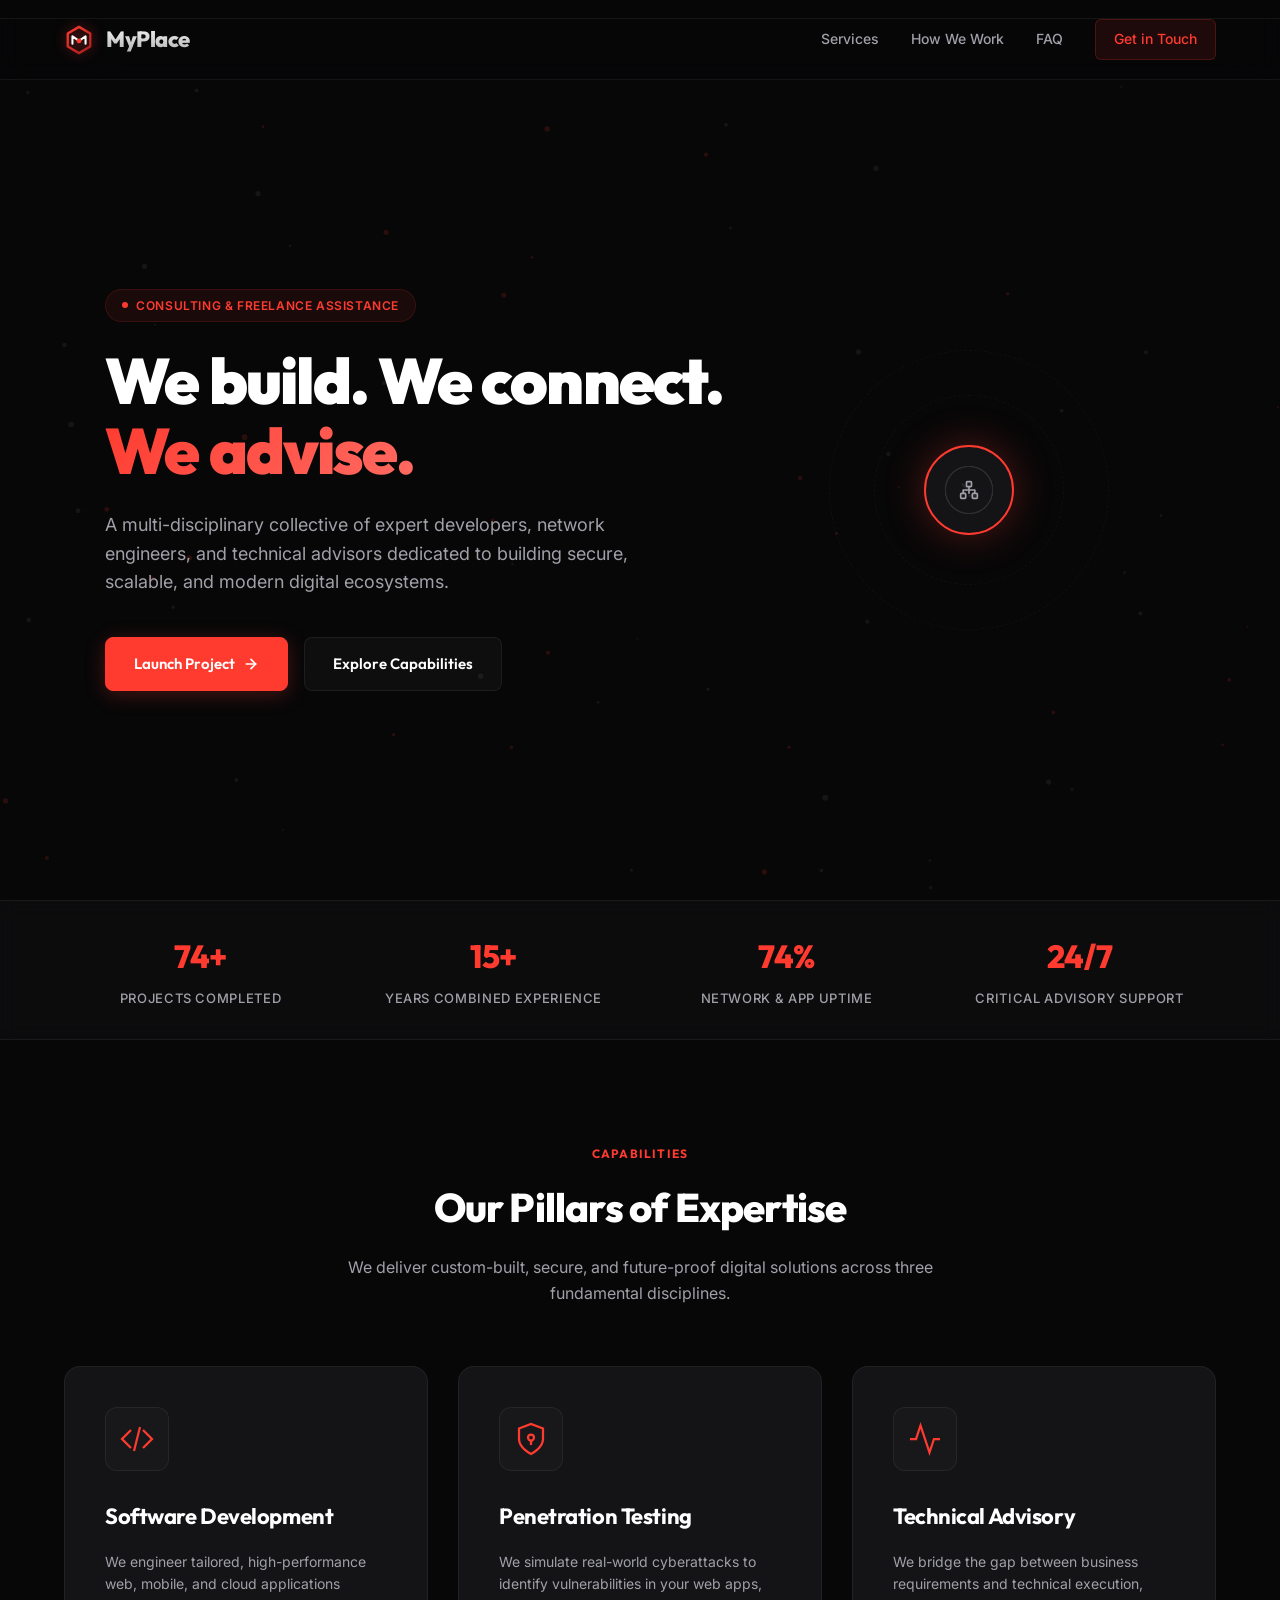
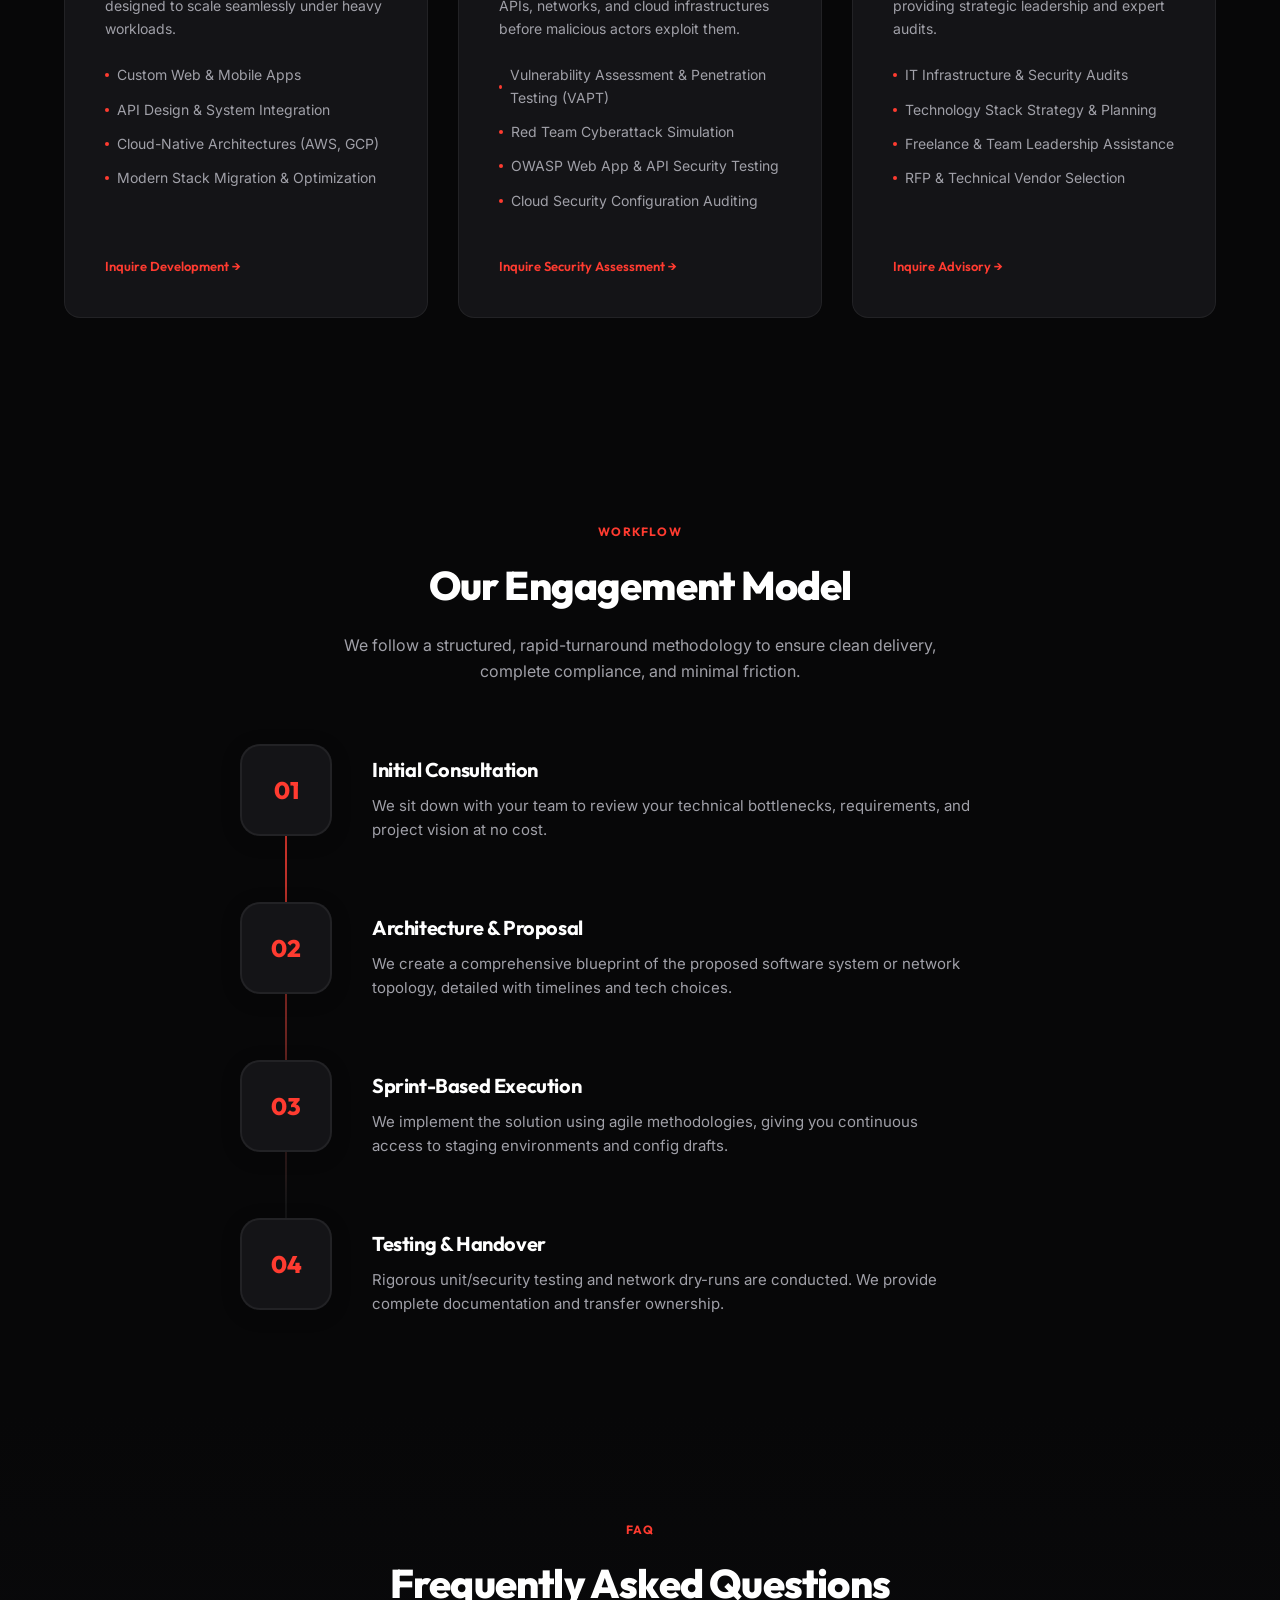
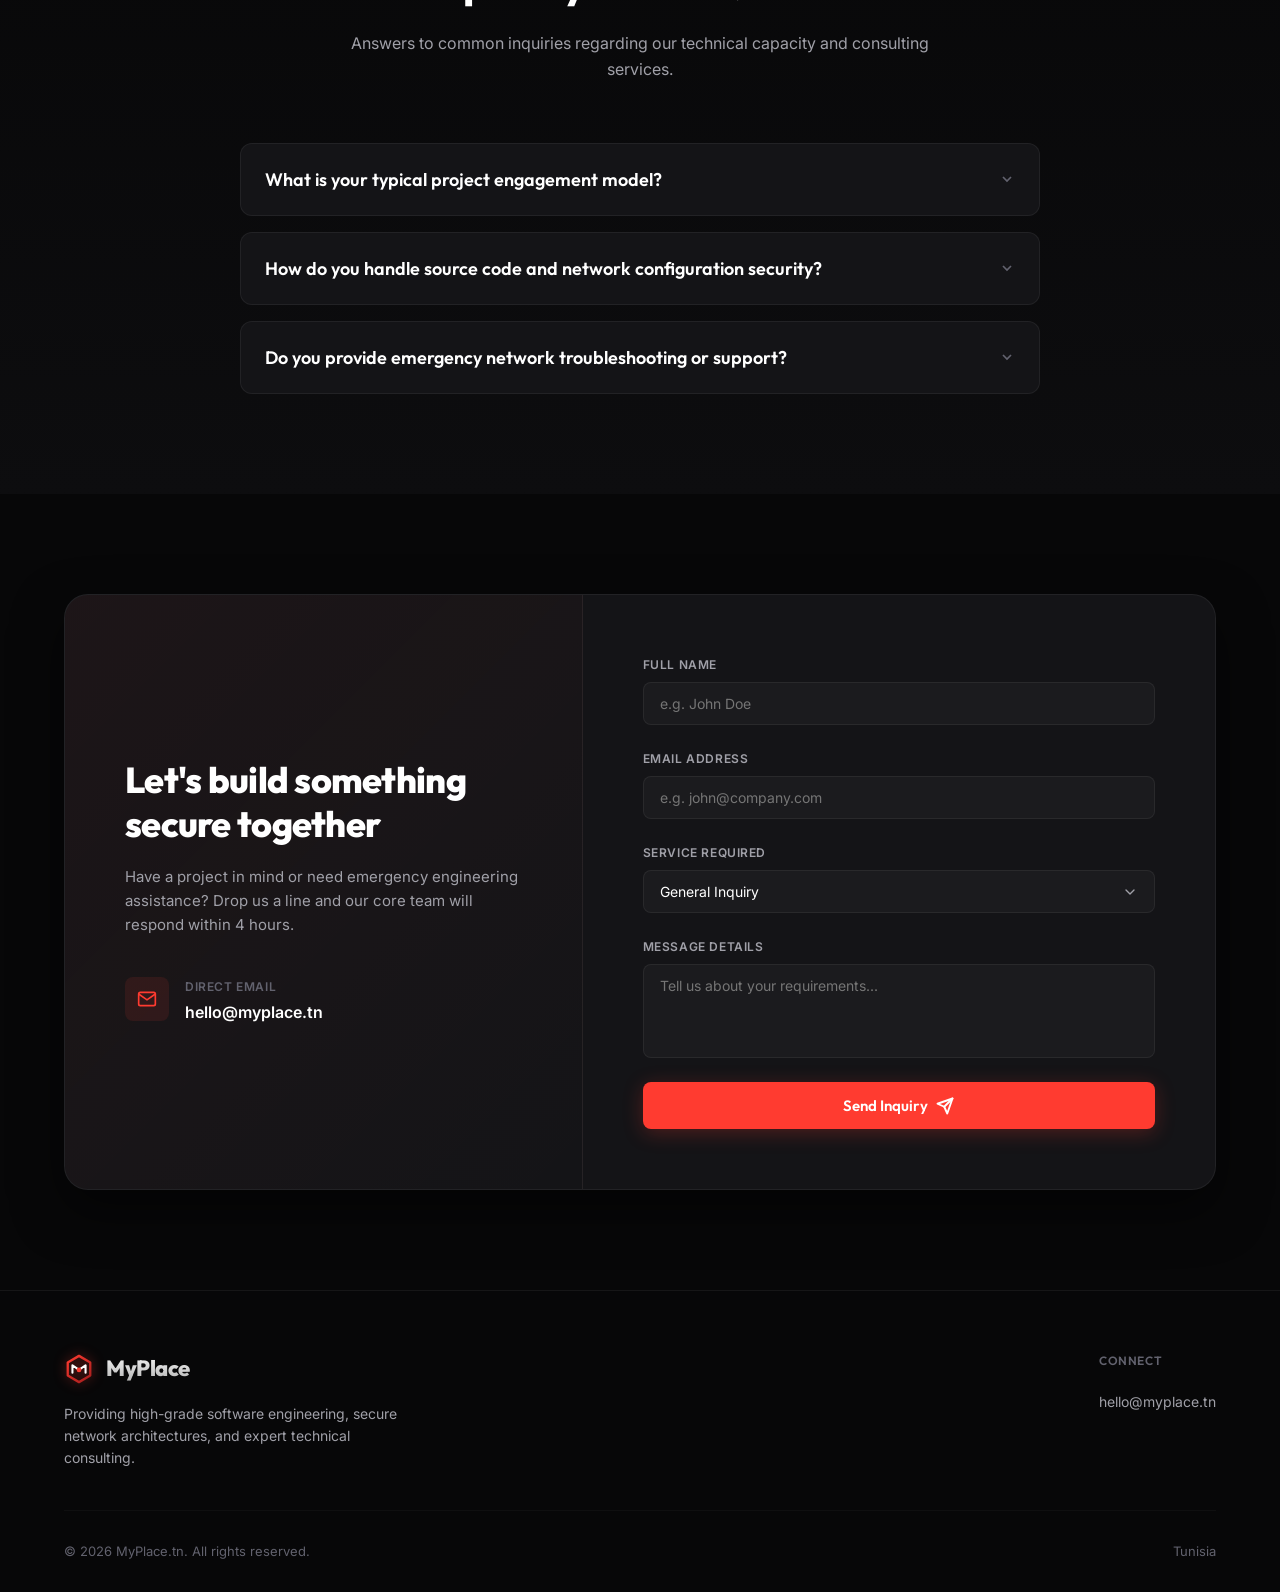
==== index.html @ d6b992ee "dd" ====
<!DOCTYPE html>
<html lang="en">

<head>
    <meta charset="UTF-8">
    <meta name="viewport" content="width=device-width, initial-scale=1.0">
    <title>MyPlace | Software, Network & Technical Consulting</title>
    <meta name="description"
        content="MyPlace is a specialized team of developers, network engineers, and technical advisors offering premium consulting and freelance assistance." />
    <meta name="keywords"
        content="MyPlace, consulting, software development, network engineering, technical advisor, freelance, IT audit, Tunisia" />
    <meta property="og:title" content="MyPlace | Professional IT & Network Consulting" />
    <meta property="og:description"
        content="Expert software developers, network engineers, and technical advisors ready to deliver premium freelance solutions." />
    <meta property="og:type" content="website" />
    <meta property="og:url" content="https://myplace.tn" />

    <!-- Google Fonts -->
    <link rel="preconnect" href="https://fonts.googleapis.com">
    <link rel="preconnect" href="https://fonts.gstatic.com" crossorigin>
    <link
        href="https://fonts.googleapis.com/css2?family=Inter:wght@300;400;500;600;700&family=Outfit:wght@400;500;600;700;800;900&display=swap"
        rel="stylesheet">

    <!-- Stylesheets -->
    <link rel="stylesheet" href="style.css">
</head>

<body>
    <!-- Background Canvas for Interactive Matrix/Network Nodes -->
    <canvas id="hero-canvas"></canvas>

    <!-- Navigation -->
    <nav class="navbar" id="navbar">
        <div class="nav-inner">
            <a href="#" class="nav-logo" id="nav-logo">
                <svg class="logo-mark" width="30" height="30" viewBox="0 0 32 32" fill="none"
                    xmlns="http://www.w3.org/2000/svg">
                    <path d="M16 2L28 9V23L16 30L4 23V9L16 2Z" stroke="url(#logo-grad-header)" stroke-width="2.5"
                        stroke-linejoin="round" />
                    <path d="M9 20V12L16 17L23 12V20" stroke="#ffffff" stroke-width="2.2" stroke-linecap="round"
                        stroke-linejoin="round" />
                    <circle cx="16" cy="17" r="2.5" fill="#ff3b30" />
                    <defs>
                        <linearGradient id="logo-grad-header" x1="4" y1="2" x2="28" y2="30"
                            gradientUnits="userSpaceOnUse">
                            <stop stop-color="#ff3b30" />
                            <stop offset="1" stop-color="#a31d1d" />
                        </linearGradient>
                    </defs>
                </svg>
                <span class="logo-text">MyPlace</span>
            </a>

            <div class="nav-links" id="nav-links">
                <a href="#services" class="nav-link">Services</a>
                <a href="#process" class="nav-link">How We Work</a>
                <a href="#faq" class="nav-link">FAQ</a>
                <a href="#contact" class="nav-link nav-cta">Get in Touch</a>
            </div>

            <button class="nav-hamburger" id="nav-hamburger" aria-label="Toggle menu" aria-expanded="false">
                <span></span>
                <span></span>
                <span></span>
            </button>
        </div>
        <!-- Mobile Dropdown Menu -->
        <div class="nav-mobile" id="nav-mobile">
            <a href="#services" class="mobile-link">Services</a>
            <a href="#process" class="mobile-link">How We Work</a>
            <a href="#faq" class="mobile-link">FAQ</a>
            <a href="#contact" class="mobile-link mobile-cta">Get in Touch</a>
        </div>
    </nav>

    <!-- Hero Section -->
    <section class="hero" id="hero">
        <div class="hero-container">
            <div class="hero-content">
                <div class="hero-badge">
                    <span class="badge-dot"></span>
                    <span class="badge-text">Consulting &amp; Freelance Assistance</span>
                </div>
                <h1 class="hero-title">
                    We build. We connect.<br>
                    <span class="gradient-text">We advise.</span>
                </h1>
                <p class="hero-subtitle">
                    A multi-disciplinary collective of expert developers, network engineers, and technical advisors
                    dedicated to building secure, scalable, and modern digital ecosystems.
                </p>
                <div class="hero-ctas">
                    <a href="#contact" class="btn-primary">
                        <span>Launch Project</span>
                        <svg width="16" height="16" viewBox="0 0 24 24" fill="none" stroke="currentColor"
                            stroke-width="2.5" stroke-linecap="round" stroke-linejoin="round">
                            <line x1="5" y1="12" x2="19" y2="12"></line>
                            <polyline points="12 5 19 12 12 19"></polyline>
                        </svg>
                    </a>
                    <a href="#services" class="btn-ghost">
                        <span>Explore Capabilities</span>
                    </a>
                </div>
            </div>

            <div class="hero-visual">
                <div class="tech-stack-sphere">
                    <!-- Inner Orbit Nodes (Clockwise, Radius 95px) -->

                    <div class="sphere-node node-i2" data-info="React / JS">
                        <svg width="20" height="20" viewBox="0 0 24 24" fill="none" stroke="currentColor"
                            stroke-width="2" stroke-linecap="round" stroke-linejoin="round">
                            <polyline points="16 18 22 12 16 6"></polyline>
                            <polyline points="8 6 2 12 8 18"></polyline>
                        </svg>
                    </div>
                    <div class="sphere-node node-i3" data-info="Docker Systems">
                        <svg width="20" height="20" viewBox="0 0 24 24" fill="none" stroke="currentColor"
                            stroke-width="2" stroke-linecap="round" stroke-linejoin="round">
                            <rect x="2" y="2" width="20" height="8" rx="2" ry="2"></rect>
                            <rect x="2" y="14" width="20" height="8" rx="2" ry="2"></rect>
                            <line x1="6" y1="6" x2="6.01" y2="6"></line>
                            <line x1="6" y1="18" x2="6.01" y2="18"></line>
                        </svg>
                    </div>
                    <div class="sphere-node node-i4" data-info="Databases">
                        <svg width="20" height="20" viewBox="0 0 24 24" fill="none" stroke="currentColor"
                            stroke-width="2" stroke-linecap="round" stroke-linejoin="round">
                            <ellipse cx="12" cy="5" rx="9" ry="3"></ellipse>
                            <path d="M3 5v14c0 1.66 4 3 9 3s9-1.34 9-3V5"></path>
                            <path d="M3 12c0 1.66 4 3 9 3s9-1.34 9-3"></path>
                        </svg>
                    </div>

                    <!-- Outer Orbit Nodes (Counter-Clockwise, Radius 140px) -->
                    <div class="sphere-node node-o1" data-info="Cyber Security">
                        <svg width="20" height="20" viewBox="0 0 24 24" fill="none" stroke="currentColor"
                            stroke-width="2" stroke-linecap="round" stroke-linejoin="round">
                            <path d="M12 22s8-4 8-10V5l-8-3-8 3v7c0 6 8 10 8 10z"></path>
                        </svg>
                    </div>
                    <div class="sphere-node node-o2" data-info="Cloud &amp; DevOps">
                        <svg width="20" height="20" viewBox="0 0 24 24" fill="none" stroke="currentColor"
                            stroke-width="2" stroke-linecap="round" stroke-linejoin="round">
                            <path d="M18 10h-1.26A8 8 0 1 0 9 20h9a5 5 0 0 0 0-10z"></path>
                        </svg>
                    </div>
                    <div class="sphere-node node-o3" data-info="Terminal / Linux">
                        <svg width="20" height="20" viewBox="0 0 24 24" fill="none" stroke="currentColor"
                            stroke-width="2" stroke-linecap="round" stroke-linejoin="round">
                            <polyline points="4 17 10 11 4 5"></polyline>
                            <line x1="12" y1="19" x2="20" y2="19"></line>
                        </svg>
                    </div>
                    <div class="sphere-node node-o4" data-info="Networks">
                        <svg width="20" height="20" viewBox="0 0 24 24" fill="none" stroke="currentColor"
                            stroke-width="2" stroke-linecap="round" stroke-linejoin="round">
                            <rect x="16" y="16" width="6" height="6" rx="1"></rect>
                            <rect x="2" y="16" width="6" height="6" rx="1"></rect>
                            <rect x="9" y="2" width="6" height="6" rx="1"></rect>
                            <path d="M12 8v8M5 16v-4h14v4"></path>
                        </svg>
                    </div>

                    <div class="sphere-core">
                        <span class="core-logo">MP</span>
                    </div>
                    <div class="orbit orbit-1"></div>
                    <div class="orbit orbit-2"></div>
                </div>
            </div>
        </div>
    </section>

    <!-- Stats Bar -->
    <div class="stats-bar">
        <div class="stats-container">
            <div class="stat-item">
                <div class="stat-num" data-val="100">0+</div>
                <div class="stat-label">Projects Completed</div>
            </div>
            <div class="stat-item">
                <div class="stat-num" data-val="15">0+</div>
                <div class="stat-label">Years Combined Experience</div>
            </div>
            <div class="stat-item">
                <div class="stat-num" data-val="99">0%</div>
                <div class="stat-label">Network &amp; App Uptime</div>
            </div>
            <div class="stat-item">
                <div class="stat-num" data-val="24">0/7</div>
                <div class="stat-label">Critical Advisory Support</div>
            </div>
        </div>
    </div>

    <!-- Services Section -->
    <section class="services" id="services">
        <div class="container">
            <div class="section-header reveal-on-scroll">
                <span class="section-tag">Capabilities</span>
                <h2 class="section-title">Our Pillars of Expertise</h2>
                <p class="section-desc">We deliver custom-built, secure, and future-proof digital solutions across three
                    fundamental disciplines.</p>
            </div>

            <div class="services-grid reveal-on-scroll">
                <!-- Service 1: Development -->
                <div class="service-card" id="card-dev">
                    <div class="service-icon-container">
                        <svg class="service-svg-icon" width="36" height="36" viewBox="0 0 24 24" fill="none"
                            stroke="currentColor" stroke-width="1.5">
                            <polyline points="16 18 22 12 16 6"></polyline>
                            <polyline points="8 6 2 12 8 18"></polyline>
                            <line x1="14" y1="4" x2="10" y2="20"></line>
                        </svg>
                    </div>
                    <h3 class="service-title">Software Development</h3>
                    <p class="service-body">We engineer tailored, high-performance web, mobile, and cloud applications
                        designed to scale seamlessly under heavy workloads.</p>
                    <ul class="service-list">
                        <li><span>Custom Web &amp; Mobile Apps</span></li>
                        <li><span>API Design &amp; System Integration</span></li>
                        <li><span>Cloud-Native Architectures (AWS, GCP)</span></li>
                        <li><span>Modern Stack Migration &amp; Optimization</span></li>
                    </ul>
                    <a href="#contact" class="service-link" data-pillar="development">Inquire Development →</a>
                </div>

                <!-- Service 2: Penetration Testing & Red Teaming -->
                <div class="service-card" id="card-security">
                    <div class="service-icon-container">
                        <svg class="service-svg-icon" width="36" height="36" viewBox="0 0 24 24" fill="none"
                            stroke="currentColor" stroke-width="1.5">
                            <path d="M12 22s8-4 8-10V5l-8-3-8 3v7c0 6 8 10 8 10z"></path>
                            <circle cx="12" cy="11" r="2"></circle>
                            <path d="M12 13v3"></path>
                        </svg>
                    </div>
                    <h3 class="service-title">Penetration Testing </h3>
                    <p class="service-body">We simulate real-world cyberattacks to identify vulnerabilities in your web
                        apps, APIs, networks, and cloud infrastructures before malicious actors exploit them.</p>
                    <ul class="service-list">
                        <li><span>Vulnerability Assessment &amp; Penetration Testing (VAPT)</span></li>
                        <li><span>Red Team Cyberattack Simulation</span></li>
                        <li><span>OWASP Web App &amp; API Security Testing</span></li>
                        <li><span>Cloud Security Configuration Auditing</span></li>
                    </ul>
                    <a href="#contact" class="service-link" data-pillar="security">Inquire Security Assessment →</a>
                </div>

                <!-- Service 3: Technical Advisory -->
                <div class="service-card" id="card-advisory">
                    <div class="service-icon-container">
                        <svg class="service-svg-icon" width="36" height="36" viewBox="0 0 24 24" fill="none"
                            stroke="currentColor" stroke-width="1.5">
                            <path d="M22 12h-4l-3 9L9 3l-3 9H2"></path>
                        </svg>
                    </div>
                    <h3 class="service-title">Technical Advisory</h3>
                    <p class="service-body">We bridge the gap between business requirements and technical execution,
                        providing strategic leadership and expert audits.</p>
                    <ul class="service-list">
                        <li><span>IT Infrastructure &amp; Security Audits</span></li>
                        <li><span>Technology Stack Strategy &amp; Planning</span></li>
                        <li><span>Freelance &amp; Team Leadership Assistance</span></li>
                        <li><span>RFP &amp; Technical Vendor Selection</span></li>
                    </ul>
                    <a href="#contact" class="service-link" data-pillar="advisory">Inquire Advisory →</a>
                </div>
            </div>
        </div>
    </section>


    <!-- How We Work Section -->
    <section class="process" id="process">
        <div class="container">
            <div class="section-header reveal-on-scroll">
                <span class="section-tag">Workflow</span>
                <h2 class="section-title">Our Engagement Model</h2>
                <p class="section-desc">We follow a structured, rapid-turnaround methodology to ensure clean delivery,
                    complete compliance, and minimal friction.</p>
            </div>

            <div class="process-timeline reveal-on-scroll">
                <div class="timeline-line"></div>

                <div class="timeline-step">
                    <div class="step-number">01</div>
                    <div class="step-content">
                        <h4 class="step-title">Initial Consultation</h4>
                        <p class="step-desc">We sit down with your team to review your technical bottlenecks,
                            requirements, and project vision at no cost.</p>
                    </div>
                </div>

                <div class="timeline-step">
                    <div class="step-number">02</div>
                    <div class="step-content">
                        <h4 class="step-title">Architecture &amp; Proposal</h4>
                        <p class="step-desc">We create a comprehensive blueprint of the proposed software system or
                            network topology, detailed with timelines and tech choices.</p>
                    </div>
                </div>

                <div class="timeline-step">
                    <div class="step-number">03</div>
                    <div class="step-content">
                        <h4 class="step-title">Sprint-Based Execution</h4>
                        <p class="step-desc">We implement the solution using agile methodologies, giving you continuous
                            access to staging environments and config drafts.</p>
                    </div>
                </div>

                <div class="timeline-step">
                    <div class="step-number">04</div>
                    <div class="step-content">
                        <h4 class="step-title">Testing &amp; Handover</h4>
                        <p class="step-desc">Rigorous unit/security testing and network dry-runs are conducted. We
                            provide complete documentation and transfer ownership.</p>
                    </div>
                </div>
            </div>
        </div>
    </section>

    <!-- FAQ Section -->
    <section class="faq" id="faq">
        <div class="container">
            <div class="section-header reveal-on-scroll">
                <span class="section-tag">FAQ</span>
                <h2 class="section-title">Frequently Asked Questions</h2>
                <p class="section-desc">Answers to common inquiries regarding our technical capacity and consulting
                    services.</p>
            </div>

            <div class="faq-accordion reveal-on-scroll">
                <div class="faq-item">
                    <button class="faq-question">
                        <span>What is your typical project engagement model?</span>
                        <svg class="faq-icon" width="16" height="16" viewBox="0 0 24 24" fill="none"
                            stroke="currentColor" stroke-width="2.5">
                            <polyline points="6 9 12 15 18 9"></polyline>
                        </svg>
                    </button>
                    <div class="faq-content">
                        <p>We work on a per-project or retained consulting basis. After an initial free scoping
                            consultation, we provide a detailed technical proposal, cost breakdown, and timeline. All
                            projects are run in agile sprints with absolute transparency.</p>
                    </div>
                </div>

                <div class="faq-item">
                    <button class="faq-question">
                        <span>How do you handle source code and network configuration security?</span>
                        <svg class="faq-icon" width="16" height="16" viewBox="0 0 24 24" fill="none"
                            stroke="currentColor" stroke-width="2.5">
                            <polyline points="6 9 12 15 18 9"></polyline>
                        </svg>
                    </button>
                    <div class="faq-content">
                        <p>All source code is committed to secure, client-owned repositories. Infrastructure designs and
                            network config files are kept encrypted, and we enforce MFA and zero-trust principles across
                            all environments we manage during development.</p>
                    </div>
                </div>

                <div class="faq-item">
                    <button class="faq-question">
                        <span>Do you provide emergency network troubleshooting or support?</span>
                        <svg class="faq-icon" width="16" height="16" viewBox="0 0 24 24" fill="none"
                            stroke="currentColor" stroke-width="2.5">
                            <polyline points="6 9 12 15 18 9"></polyline>
                        </svg>
                    </button>
                    <div class="faq-content">
                        <p>Yes, we offer emergency technical assistance and advisory support for critical server
                            outages, network loops, firewall misconfigurations, and cyber security breaches. Contact us
                            directly at hello@myplace.tn with the subject [URGENT].</p>
                    </div>
                </div>
            </div>
        </div>
    </section>

    <!-- Contact Section -->
    <section class="contact" id="contact">
        <div class="container">
            <div class="contact-card reveal-on-scroll">
                <div class="contact-grid">
                    <div class="contact-info">
                        <h2 class="contact-title">Let's build something secure together</h2>
                        <p class="contact-sub">Have a project in mind or need emergency engineering assistance? Drop us
                            a line and our core team will respond within 4 hours.</p>

                        <div class="info-list">
                            <div class="info-item">
                                <div class="info-icon">
                                    <svg width="20" height="20" viewBox="0 0 24 24" fill="none" stroke="currentColor"
                                        stroke-width="2">
                                        <path
                                            d="M4 4h16c1.1 0 2 .9 2 2v12c0 1.1-.9 2-2 2H4c-1.1 0-2-.9-2-2V6c0-1.1.9-2 2-2z">
                                        </path>
                                        <polyline points="22,6 12,13 2,6"></polyline>
                                    </svg>
                                </div>
                                <div class="info-text">
                                    <span class="info-label">Direct Email</span>
                                    <a href="mailto:hello@myplace.tn" class="info-link">hello@myplace.tn</a>
                                </div>
                            </div>
                        </div>
                    </div>

                    <div class="contact-form-wrapper">
                        <form class="contact-form" id="contact-form" action="https://api.web3forms.com/submit"
                            method="POST">
                            <!-- Web3Forms Config -->
                            <input type="hidden" name="access_key" value="YOUR_ACCESS_KEY_HERE">
                            <input type="hidden" name="subject" value="New Inquiry from MyPlace.tn">
                            <input type="hidden" name="from_name" value="MyPlace.tn Website">
                            <input type="checkbox" name="botcheck" class="hidden" style="display: none;">
                            <div class="form-group">
                                <label for="name" class="form-label">Full Name</label>
                                <input type="text" id="name" name="name" class="form-input" placeholder="e.g. John Doe"
                                    required>
                            </div>

                            <div class="form-group">
                                <label for="email" class="form-label">Email Address</label>
                                <input type="email" id="email" name="email" class="form-input"
                                    placeholder="e.g. john@company.com" required>
                            </div>

                            <div class="form-group">
                                <label for="pillar-select" class="form-label">Service Required</label>
                                <select id="pillar-select" name="service" class="form-input form-select">
                                    <option value="general">General Inquiry</option>
                                    <option value="development">Software Development</option>
                                    <option value="security">Penetration Testing &amp; Red Teaming</option>
                                    <option value="advisory">Technical Advisory</option>
                                </select>
                            </div>

                            <div class="form-group">
                                <label for="message" class="form-label">Message Details</label>
                                <textarea id="message" name="message" rows="4" class="form-input form-textarea"
                                    placeholder="Tell us about your requirements..." required></textarea>
                            </div>

                            <button type="submit" class="form-submit-btn" id="submit-btn">
                                <span>Send Inquiry</span>
                                <svg width="18" height="18" viewBox="0 0 24 24" fill="none" stroke="currentColor"
                                    stroke-width="2.5" stroke-linecap="round" stroke-linejoin="round">
                                    <line x1="22" y1="2" x2="11" y2="13"></line>
                                    <polygon points="22 2 15 22 11 13 2 9 22 2"></polygon>
                                </svg>
                            </button>
                        </form>

                        <!-- Success Message Toast/Box -->
                        <div class="form-success-box" id="success-box">
                            <div class="success-icon">
                                <svg width="24" height="24" viewBox="0 0 24 24" fill="none" stroke="currentColor"
                                    stroke-width="3">
                                    <polyline points="20 6 9 17 4 12"></polyline>
                                </svg>
                            </div>
                            <h3>Inquiry Sent Successfully!</h3>
                            <p>Thank you for reaching out. A MyPlace specialist will review your request and get back to
                                you shortly.</p>
                            <button class="btn-success-reset" id="reset-success-btn">Send another message</button>
                        </div>
                    </div>
                </div>
            </div>
        </div>
    </section>

    <!-- Footer -->
    <footer class="footer">
        <div class="container">
            <div class="footer-grid">
                <div class="footer-brand">
                    <a href="#" class="nav-logo">
                        <svg class="logo-mark" width="30" height="30" viewBox="0 0 32 32" fill="none"
                            xmlns="http://www.w3.org/2000/svg">
                            <path d="M16 2L28 9V23L16 30L4 23V9L16 2Z" stroke="url(#logo-grad-footer)"
                                stroke-width="2.5" stroke-linejoin="round" />
                            <path d="M9 20V12L16 17L23 12V20" stroke="#ffffff" stroke-width="2.2" stroke-linecap="round"
                                stroke-linejoin="round" />
                            <circle cx="16" cy="17" r="2.5" fill="#ff3b30" />
                            <defs>
                                <linearGradient id="logo-grad-footer" x1="4" y1="2" x2="28" y2="30"
                                    gradientUnits="userSpaceOnUse">
                                    <stop stop-color="#ff3b30" />
                                    <stop offset="1" stop-color="#a31d1d" />
                                </linearGradient>
                            </defs>
                        </svg>
                        <span class="logo-text">MyPlace</span>
                    </a>
                    <p class="footer-tagline">Providing high-grade software engineering, secure network architectures,
                        and expert technical consulting.</p>
                </div>
                <div class="footer-nav">

                    <div class="footer-nav-col">
                        <h4>Connect</h4>
                        <a href="mailto:hello@myplace.tn">hello@myplace.tn</a>
                    </div>
                </div>
            </div>

            <div class="footer-bottom">
                <p>&copy; 2026 MyPlace.tn. All rights reserved.</p>
                <div class="footer-bottom-links">
                    <span>Tunisia</span>
                </div>
            </div>
        </div>
    </footer>

    <script src="app.js"></script>
</body>

</html>
---- style.css ----
/* ==========================================================================
   MYPLACE.TN BRAND DESIGN SYSTEM & GLOBAL STYLES
   ========================================================================== */

:root {
    /* Color Palette */
    --bg-darker: #070708;
    --bg-dark: #0d0d0f;
    --bg-card: #141417;
    --bg-card-hover: #19191d;
    --border-color: rgba(255, 255, 255, 0.06);
    --border-color-hover: rgba(255, 59, 48, 0.3);
    
    --text-primary: #ffffff;
    --text-secondary: #a0a0a8;
    --text-muted: #62626e;
    
    --brand-primary: #ff3b30; /* Vibrant Red */
    --brand-primary-hover: #e03126;
    --brand-glow: rgba(255, 59, 48, 0.15);
    --brand-gradient: linear-gradient(135deg, #ff3b30 0%, #ff6b62 100%);
    --dark-gradient: linear-gradient(180deg, var(--bg-darker) 0%, var(--bg-dark) 100%);
    --card-glow-gradient: radial-gradient(600px circle at var(--mouse-x, 0) var(--mouse-y, 0), rgba(255, 59, 48, 0.08), transparent 40%);
    
    /* Layout & Spacing */
    --container-width: 1200px;
    --nav-height: 80px;
    
    /* Fonts */
    --font-headings: 'Outfit', -apple-system, BlinkMacSystemFont, "Segoe UI", Roboto, sans-serif;
    --font-body: 'Inter', -apple-system, BlinkMacSystemFont, "Segoe UI", Roboto, sans-serif;
    
    /* Transition */
    --transition-smooth: all 0.4s cubic-bezier(0.16, 1, 0.3, 1);
    --transition-fast: all 0.2s ease;
}

/* Base Reset */
*, *::before, *::after {
    box-sizing: border-box;
    margin: 0;
    padding: 0;
}

html {
    scroll-behavior: smooth;
    font-size: 16px;
    background-color: var(--bg-darker);
}

body {
    font-family: var(--font-body);
    background-color: var(--bg-darker);
    color: var(--text-primary);
    line-height: 1.6;
    overflow-x: hidden;
    -webkit-font-smoothing: antialiased;
}

/* Interactive Background Canvas */
#hero-canvas {
    position: fixed;
    top: 0;
    left: 0;
    width: 100vw;
    height: 100vh;
    z-index: 0;
    pointer-events: none;
    opacity: 0.4;
}

/* Layout Utilities */
.container {
    width: 100%;
    max-width: var(--container-width);
    margin: 0 auto;
    padding: 0 24px;
    position: relative;
    z-index: 2;
}

/* Typography Utilities */
h1, h2, h3, h4, h5, h6 {
    font-family: var(--font-headings);
    font-weight: 700;
    letter-spacing: -0.02em;
}

.gradient-text {
    background: var(--brand-gradient);
    -webkit-background-clip: text;
    -webkit-text-fill-color: transparent;
    background-clip: text;
    display: inline-block;
}

/* Button System */
.btn-primary, .btn-ghost {
    font-family: var(--font-headings);
    font-weight: 600;
    font-size: 15px;
    padding: 14px 28px;
    border-radius: 8px;
    text-decoration: none;
    display: inline-flex;
    align-items: center;
    justify-content: center;
    gap: 8px;
    transition: var(--transition-smooth);
    cursor: pointer;
}

.btn-primary {
    background: var(--brand-primary);
    color: #ffffff;
    border: 1px solid var(--brand-primary);
    box-shadow: 0 4px 20px rgba(255, 59, 48, 0.25);
}

.btn-primary:hover {
    background: var(--brand-primary-hover);
    border-color: var(--brand-primary-hover);
    transform: translateY(-2px);
    box-shadow: 0 6px 24px rgba(255, 59, 48, 0.4);
}

.btn-ghost {
    background: rgba(255, 255, 255, 0.03);
    color: var(--text-primary);
    border: 1px solid var(--border-color);
}

.btn-ghost:hover {
    background: rgba(255, 255, 255, 0.08);
    border-color: rgba(255, 255, 255, 0.2);
    transform: translateY(-2px);
}

/* ==========================================================================
   NAVIGATION
   ========================================================================== */

.navbar {
    position: fixed;
    top: 0;
    left: 0;
    width: 100%;
    height: var(--nav-height);
    background: rgba(7, 7, 8, 0.7);
    backdrop-filter: blur(12px);
    -webkit-backdrop-filter: blur(12px);
    border-bottom: 1px solid var(--border-color);
    z-index: 1000;
    transition: var(--transition-smooth);
}

.navbar.scrolled {
    height: 70px;
    background: rgba(7, 7, 8, 0.9);
    border-bottom-color: rgba(255, 59, 48, 0.15);
    box-shadow: 0 10px 30px rgba(0, 0, 0, 0.5);
}

.nav-inner {
    max-width: var(--container-width);
    height: 100%;
    margin: 0 auto;
    padding: 0 24px;
    display: flex;
    align-items: center;
    justify-content: space-between;
}

.nav-logo {
    display: flex;
    align-items: center;
    gap: 12px;
    font-family: var(--font-headings);
    font-weight: 800;
    font-size: 22px;
    color: var(--text-primary);
    text-decoration: none;
    letter-spacing: -0.02em;
    transition: var(--transition-smooth);
}

.nav-logo:hover {
    opacity: 0.95;
}

.logo-mark {
    filter: drop-shadow(0 0 6px rgba(255, 59, 48, 0.5));
    transition: transform 0.4s cubic-bezier(0.16, 1, 0.3, 1);
}

.nav-logo:hover .logo-mark {
    transform: rotate(6deg) scale(1.05);
}

.logo-text {
    font-weight: 800;
    background: linear-gradient(180deg, #ffffff 0%, #a8a8a8 100%);
    -webkit-background-clip: text;
    -webkit-text-fill-color: transparent;
    background-clip: text;
}

.nav-links {
    display: flex;
    align-items: center;
    gap: 32px;
}

.nav-link {
    color: var(--text-secondary);
    text-decoration: none;
    font-size: 14px;
    font-weight: 500;
    transition: var(--transition-fast);
    position: relative;
    padding: 8px 0;
}

.nav-link:hover {
    color: var(--text-primary);
}

.nav-link::after {
    content: '';
    position: absolute;
    bottom: 0;
    left: 0;
    width: 0;
    height: 2px;
    background-color: var(--brand-primary);
    transition: var(--transition-fast);
}

.nav-link:hover::after {
    width: 100%;
}

.nav-cta {
    background: rgba(255, 59, 48, 0.1);
    color: var(--brand-primary);
    border: 1px solid rgba(255, 59, 48, 0.2);
    padding: 8px 18px;
    border-radius: 6px;
}

.nav-cta:hover {
    background: var(--brand-primary);
    color: #ffffff;
    border-color: var(--brand-primary);
}

.nav-cta::after {
    display: none;
}

/* Hamburger */
.nav-hamburger {
    display: none;
    background: none;
    border: none;
    cursor: pointer;
    flex-direction: column;
    gap: 6px;
    z-index: 1010;
}

.nav-hamburger span {
    display: block;
    width: 24px;
    height: 2px;
    background-color: var(--text-primary);
    transition: var(--transition-fast);
}

.nav-hamburger.active span:nth-child(1) {
    transform: translateY(8px) rotate(45deg);
}

.nav-hamburger.active span:nth-child(2) {
    opacity: 0;
}

.nav-hamburger.active span:nth-child(3) {
    transform: translateY(-8px) rotate(-45deg);
}

/* Mobile Dropdown */
.nav-mobile {
    position: fixed;
    top: var(--nav-height);
    left: 0;
    width: 100%;
    background: rgba(7, 7, 8, 0.95);
    backdrop-filter: blur(20px);
    border-bottom: 1px solid var(--border-color);
    padding: 24px;
    display: flex;
    flex-direction: column;
    gap: 18px;
    transform: translateY(-120%);
    transition: var(--transition-smooth);
    z-index: 999;
}

.nav-mobile.active {
    transform: translateY(0);
}

.mobile-link {
    color: var(--text-secondary);
    text-decoration: none;
    font-size: 18px;
    font-weight: 500;
    padding: 8px 0;
    border-bottom: 1px solid rgba(255, 255, 255, 0.03);
}

.mobile-cta {
    background: var(--brand-primary);
    color: #ffffff;
    text-align: center;
    border-radius: 8px;
    padding: 12px;
    margin-top: 10px;
    font-weight: 600;
}

/* ==========================================================================
   HERO SECTION
   ========================================================================== */

.hero {
    min-height: 100vh;
    display: flex;
    align-items: center;
    padding-top: var(--nav-height);
    position: relative;
    overflow: hidden;
}

.hero-container {
    max-width: var(--container-width);
    margin: 0 auto;
    padding: 60px 24px;
    display: grid;
    grid-template-columns: 1.2fr 0.8fr;
    gap: 40px;
    align-items: center;
    position: relative;
    z-index: 2;
}

.hero-content {
    display: flex;
    flex-direction: column;
    align-items: flex-start;
}

.hero-badge {
    display: inline-flex;
    align-items: center;
    gap: 8px;
    background: rgba(255, 59, 48, 0.08);
    border: 1px solid rgba(255, 59, 48, 0.15);
    padding: 6px 16px;
    border-radius: 100px;
    margin-bottom: 24px;
}

.badge-dot {
    width: 6px;
    height: 6px;
    background-color: var(--brand-primary);
    border-radius: 50%;
    animation: pulse 2s infinite;
}

.badge-text {
    font-size: 12px;
    font-weight: 600;
    text-transform: uppercase;
    letter-spacing: 0.05em;
    color: var(--brand-primary);
}

.hero-title {
    font-size: 64px;
    line-height: 1.1;
    font-weight: 900;
    margin-bottom: 24px;
    letter-spacing: -0.03em;
}

.hero-subtitle {
    font-size: 18px;
    color: var(--text-secondary);
    margin-bottom: 40px;
    max-width: 580px;
}

.hero-ctas {
    display: flex;
    gap: 16px;
    flex-wrap: wrap;
}

/* Interactive Tech Orbit Visual */
.hero-visual {
    display: flex;
    justify-content: center;
    align-items: center;
    position: relative;
    height: 400px;
}

.tech-stack-sphere {
    position: relative;
    width: 280px;
    height: 280px;
    display: flex;
    justify-content: center;
    align-items: center;
}

.sphere-core {
    width: 90px;
    height: 90px;
    background: var(--bg-card);
    border: 2px solid var(--brand-primary);
    border-radius: 50%;
    display: flex;
    justify-content: center;
    align-items: center;
    box-shadow: 0 0 40px rgba(255, 59, 48, 0.3);
    z-index: 10;
    animation: float 6s ease-in-out infinite;
}

.core-logo {
    font-family: var(--font-headings);
    font-weight: 900;
    font-size: 24px;
    color: #ffffff;
    letter-spacing: -0.05em;
}

.sphere-node {
    position: absolute;
    width: 54px;
    height: 54px;
    background: rgba(20, 20, 23, 0.8);
    border: 1px solid rgba(255, 255, 255, 0.1);
    border-radius: 50%;
    display: flex;
    justify-content: center;
    align-items: center;
    color: var(--text-secondary);
    transition: var(--transition-smooth);
    z-index: 12;
    cursor: pointer;
}

.sphere-node:hover {
    color: var(--brand-primary);
    border-color: var(--brand-primary);
    box-shadow: 0 0 20px var(--brand-glow);
    transform: scale(1.15);
}

.sphere-node::after {
    content: attr(data-info);
    position: absolute;
    bottom: -28px;
    background: rgba(7, 7, 8, 0.8);
    border: 1px solid var(--border-color);
    padding: 2px 8px;
    border-radius: 4px;
    font-size: 10px;
    font-weight: 600;
    white-space: nowrap;
    opacity: 0;
    transform: translateY(5px);
    transition: var(--transition-fast);
    pointer-events: none;
    color: #ffffff;
}

.sphere-node:hover::after {
    opacity: 1;
    transform: translateY(0);
}

/* Center all nodes in the sphere container & override size/position */
.sphere-node {
    position: absolute;
    top: calc(50% - 24px);
    left: calc(50% - 24px);
    width: 48px;
    height: 48px;
    background: rgba(20, 20, 23, 0.85);
    border: 1px solid rgba(255, 255, 255, 0.1);
    border-radius: 50%;
    display: flex;
    justify-content: center;
    align-items: center;
    color: var(--text-secondary);
    transition: var(--transition-smooth);
    z-index: 12;
    cursor: pointer;
}

/* Inner orbit node mappings (clockwise, radius 95px) */
.node-i1 { animation: orbit-inner-1 15s linear infinite; }
.node-i2 { animation: orbit-inner-2 15s linear infinite; }
.node-i3 { animation: orbit-inner-3 15s linear infinite; }
.node-i4 { animation: orbit-inner-4 15s linear infinite; }

/* Outer orbit node mappings (counter-clockwise, radius 140px) */
.node-o1 { animation: orbit-outer-1 20s linear infinite; }
.node-o2 { animation: orbit-outer-2 20s linear infinite; }
.node-o3 { animation: orbit-outer-3 20s linear infinite; }
.node-o4 { animation: orbit-outer-4 20s linear infinite; }

/* Orbits backgrounds */
.orbit {
    position: absolute;
    top: 50%;
    left: 50%;
    transform: translate(-50%, -50%);
    border: 1px dashed rgba(255, 255, 255, 0.04);
    border-radius: 50%;
    pointer-events: none;
}

.orbit-1 {
    width: 190px;
    height: 190px;
}

.orbit-2 {
    width: 280px;
    height: 280px;
}

/* ==========================================================================
   STATS BAR
   ========================================================================== */

.stats-bar {
    background: rgba(13, 13, 15, 0.85);
    backdrop-filter: blur(10px);
    -webkit-backdrop-filter: blur(10px);
    border-top: 1px solid var(--border-color);
    border-bottom: 1px solid var(--border-color);
    position: relative;
    z-index: 10;
}

.stats-container {
    max-width: var(--container-width);
    margin: 0 auto;
    padding: 30px 24px;
    display: grid;
    grid-template-columns: repeat(4, 1fr);
    gap: 20px;
    text-align: center;
}

.stat-item {
    display: flex;
    flex-direction: column;
    gap: 6px;
}

.stat-num {
    font-family: var(--font-headings);
    font-size: 32px;
    font-weight: 800;
    color: var(--brand-primary);
    letter-spacing: -0.01em;
}

.stat-label {
    font-size: 13px;
    color: var(--text-secondary);
    text-transform: uppercase;
    letter-spacing: 0.05em;
    font-weight: 500;
}

/* ==========================================================================
   CAPABILITIES / SERVICES
   ========================================================================== */

.services {
    padding: 100px 0;
    position: relative;
}

.section-header {
    text-align: center;
    max-width: 600px;
    margin: 0 auto 60px auto;
    position: relative;
    z-index: 2;
}

.section-tag {
    font-family: var(--font-headings);
    font-size: 12px;
    font-weight: 700;
    text-transform: uppercase;
    color: var(--brand-primary);
    letter-spacing: 0.1em;
    display: inline-block;
    margin-bottom: 12px;
}

.section-title {
    font-size: 40px;
    font-weight: 800;
    margin-bottom: 16px;
}

.section-desc {
    color: var(--text-secondary);
    font-size: 16px;
}

.services-grid {
    display: grid;
    grid-template-columns: repeat(3, 1fr);
    gap: 30px;
    position: relative;
    z-index: 2;
}

.service-card {
    background: var(--bg-card);
    border: 1px solid var(--border-color);
    border-radius: 16px;
    padding: 40px;
    transition: var(--transition-smooth);
    position: relative;
    overflow: hidden;
    display: flex;
    flex-direction: column;
    align-items: flex-start;
}

.service-card::before {
    content: '';
    position: absolute;
    top: 0;
    left: 0;
    width: 100%;
    height: 100%;
    background: var(--card-glow-gradient);
    opacity: 0;
    transition: opacity 0.5s ease;
    pointer-events: none;
    z-index: 1;
}

.service-card:hover::before {
    opacity: 1;
}

.service-card:hover {
    transform: translateY(-8px);
    border-color: var(--border-color-hover);
    box-shadow: 0 12px 40px rgba(0, 0, 0, 0.4), 0 0 20px rgba(255, 59, 48, 0.05);
}

.service-icon-container {
    width: 64px;
    height: 64px;
    background: rgba(255, 255, 255, 0.02);
    border: 1px solid var(--border-color);
    border-radius: 12px;
    display: flex;
    justify-content: center;
    align-items: center;
    color: var(--brand-primary);
    margin-bottom: 28px;
    transition: var(--transition-smooth);
    position: relative;
    z-index: 2;
}

.service-card:hover .service-icon-container {
    background: rgba(255, 59, 48, 0.1);
    border-color: rgba(255, 59, 48, 0.3);
    color: #ffffff;
    box-shadow: 0 0 20px rgba(255, 59, 48, 0.2);
}

.service-title {
    font-size: 22px;
    font-weight: 700;
    margin-bottom: 16px;
    position: relative;
    z-index: 2;
}

.service-body {
    color: var(--text-secondary);
    font-size: 14px;
    margin-bottom: 24px;
    position: relative;
    z-index: 2;
}

.service-list {
    list-style: none;
    margin-bottom: auto;
    width: 100%;
    position: relative;
    z-index: 2;
}

.service-list li {
    font-size: 14px;
    color: var(--text-secondary);
    margin-bottom: 12px;
    display: flex;
    align-items: center;
    gap: 8px;
}

.service-list li::before {
    content: '';
    width: 4px;
    height: 4px;
    background-color: var(--brand-primary);
    border-radius: 50%;
    display: inline-block;
}

.service-link {
    font-family: var(--font-headings);
    font-weight: 600;
    font-size: 13px;
    color: var(--brand-primary);
    text-decoration: none;
    margin-top: 32px;
    transition: var(--transition-fast);
    position: relative;
    z-index: 2;
}

.service-card:hover .service-link {
    transform: translateX(4px);
}

/* ==========================================================================
   TEAM SECTION
   ========================================================================== */

.team {
    padding: 100px 0;
    background: var(--dark-gradient);
    position: relative;
}

.team-grid {
    display: grid;
    grid-template-columns: repeat(3, 1fr);
    gap: 30px;
    position: relative;
    z-index: 2;
}

.team-card {
    background: var(--bg-card);
    border: 1px solid var(--border-color);
    border-radius: 16px;
    padding: 40px;
    text-align: center;
    transition: var(--transition-smooth);
    display: flex;
    flex-direction: column;
    align-items: center;
}

.team-card:hover {
    transform: translateY(-8px);
    border-color: var(--border-color-hover);
    box-shadow: 0 12px 40px rgba(0, 0, 0, 0.4);
}

.team-avatar-wrapper {
    position: relative;
    margin-bottom: 24px;
}

.team-avatar-placeholder {
    width: 100px;
    height: 100px;
    background: linear-gradient(135deg, #1f1f23 0%, #101012 100%);
    border: 1.5px solid var(--border-color);
    border-radius: 50%;
    display: flex;
    justify-content: center;
    align-items: center;
    font-family: var(--font-headings);
    font-weight: 800;
    font-size: 20px;
    color: var(--text-secondary);
    transition: var(--transition-smooth);
}

.team-card:hover .team-avatar-placeholder {
    border-color: var(--brand-primary);
    box-shadow: 0 0 25px rgba(255, 59, 48, 0.2);
    color: #ffffff;
}

.team-badge {
    position: absolute;
    bottom: -5px;
    right: -5px;
    background: var(--brand-primary);
    color: #ffffff;
    font-size: 9px;
    font-weight: 700;
    text-transform: uppercase;
    padding: 3px 8px;
    border-radius: 100px;
    letter-spacing: 0.05em;
    box-shadow: 0 2px 10px rgba(255, 59, 48, 0.3);
}

.team-name {
    font-size: 20px;
    font-weight: 700;
    margin-bottom: 6px;
}

.team-role {
    font-size: 13px;
    color: var(--brand-primary);
    font-weight: 600;
    margin-bottom: 20px;
    text-transform: uppercase;
    letter-spacing: 0.05em;
}

.team-bio {
    font-size: 14px;
    color: var(--text-secondary);
    margin-bottom: 24px;
    line-height: 1.6;
}

.team-skills {
    display: flex;
    gap: 8px;
    flex-wrap: wrap;
    justify-content: center;
    margin-top: auto;
}

.team-skills span {
    font-size: 11px;
    font-weight: 600;
    color: var(--text-secondary);
    background: rgba(255, 255, 255, 0.03);
    border: 1px solid var(--border-color);
    padding: 4px 10px;
    border-radius: 4px;
    transition: var(--transition-fast);
}

.team-card:hover .team-skills span {
    border-color: rgba(255, 59, 48, 0.15);
    background: rgba(255, 59, 48, 0.02);
    color: var(--text-primary);
}

/* ==========================================================================
   PROCESS / TIMELINE
   ========================================================================== */

.process {
    padding: 100px 0;
    position: relative;
}

.process-timeline {
    position: relative;
    max-width: 800px;
    margin: 60px auto 0 auto;
    z-index: 2;
}

.timeline-line {
    position: absolute;
    top: 0;
    left: 45px;
    width: 2px;
    height: 100%;
    background: linear-gradient(to bottom, var(--brand-primary) 0%, var(--border-color) 80%, transparent 100%);
    pointer-events: none;
}

.timeline-step {
    display: flex;
    gap: 40px;
    position: relative;
    margin-bottom: 60px;
}

.timeline-step:last-child {
    margin-bottom: 0;
}

.step-number {
    width: 92px;
    height: 92px;
    background: var(--bg-card);
    border: 2px solid var(--border-color);
    border-radius: 20px;
    display: flex;
    justify-content: center;
    align-items: center;
    font-family: var(--font-headings);
    font-size: 24px;
    font-weight: 800;
    color: var(--brand-primary);
    flex-shrink: 0;
    box-shadow: 0 4px 20px rgba(0, 0, 0, 0.2);
    transition: var(--transition-smooth);
}

.timeline-step:hover .step-number {
    border-color: var(--brand-primary);
    box-shadow: 0 0 25px rgba(255, 59, 48, 0.15);
    transform: scale(1.05);
}

.step-content {
    display: flex;
    flex-direction: column;
    justify-content: center;
    padding-top: 10px;
}

.step-title {
    font-size: 20px;
    font-weight: 700;
    margin-bottom: 8px;
}

.step-desc {
    color: var(--text-secondary);
    font-size: 15px;
    max-width: 600px;
}

/* ==========================================================================
   CONTACT SECTION
   ========================================================================== */

.contact {
    padding: 100px 0;
    position: relative;
}

.contact-card {
    background: var(--bg-card);
    border: 1px solid var(--border-color);
    border-radius: 24px;
    overflow: hidden;
    position: relative;
    z-index: 2;
    box-shadow: 0 20px 50px rgba(0, 0, 0, 0.5);
}

.contact-grid {
    display: grid;
    grid-template-columns: 0.9fr 1.1fr;
}

.contact-info {
    padding: 60px;
    background: linear-gradient(135deg, rgba(255, 59, 48, 0.04) 0%, rgba(0,0,0,0) 100%);
    border-right: 1px solid var(--border-color);
    display: flex;
    flex-direction: column;
    justify-content: center;
}

.contact-title {
    font-size: 36px;
    font-weight: 800;
    line-height: 1.2;
    margin-bottom: 20px;
}

.contact-sub {
    color: var(--text-secondary);
    font-size: 15px;
    margin-bottom: 40px;
}

.info-list {
    display: flex;
    flex-direction: column;
    gap: 30px;
}

.info-item {
    display: flex;
    align-items: flex-start;
    gap: 16px;
}

.info-icon {
    width: 44px;
    height: 44px;
    background: rgba(255, 59, 48, 0.1);
    border-radius: 8px;
    display: flex;
    justify-content: center;
    align-items: center;
    color: var(--brand-primary);
    flex-shrink: 0;
}

.info-text {
    display: flex;
    flex-direction: column;
}

.info-label {
    font-size: 12px;
    font-weight: 600;
    text-transform: uppercase;
    color: var(--text-muted);
    letter-spacing: 0.05em;
    margin-bottom: 4px;
}

.info-link {
    color: var(--text-primary);
    text-decoration: none;
    font-weight: 600;
    font-size: 16px;
    transition: var(--transition-fast);
}

.info-link:hover {
    color: var(--brand-primary);
}

/* Contact Form */
.contact-form-wrapper {
    padding: 60px;
    position: relative;
}

.contact-form {
    display: flex;
    flex-direction: column;
    gap: 24px;
    transition: var(--transition-smooth);
}

.form-group {
    display: flex;
    flex-direction: column;
    gap: 8px;
}

.form-label {
    font-size: 12px;
    font-weight: 600;
    text-transform: uppercase;
    color: var(--text-secondary);
    letter-spacing: 0.05em;
}

.form-input {
    background: rgba(255, 255, 255, 0.03);
    border: 1px solid var(--border-color);
    border-radius: 8px;
    padding: 12px 16px;
    color: var(--text-primary);
    font-family: var(--font-body);
    font-size: 14px;
    transition: var(--transition-fast);
    width: 100%;
}

.form-input:focus {
    outline: none;
    border-color: rgba(255, 59, 48, 0.5);
    background: rgba(255, 255, 255, 0.05);
    box-shadow: 0 0 15px rgba(255, 59, 48, 0.1);
}

.form-select {
    appearance: none;
    -webkit-appearance: none;
    background-image: url("data:image/svg+xml,%3Csvg xmlns='http://www.w3.org/2000/svg' width='24' height='24' viewBox='0 0 24 24' fill='none' stroke='%23a0a0a8' stroke-width='2' stroke-linecap='round' stroke-linejoin='round'%3E%3Cpolyline points='6 9 12 15 18 9'%3E%3C/polyline%3E%3C/svg%3E");
    background-repeat: no-repeat;
    background-position: right 16px center;
    background-size: 16px;
    padding-right: 40px;
    cursor: pointer;
}

.form-select option {
    background-color: var(--bg-card);
    color: var(--text-primary);
}

.form-textarea {
    resize: none;
}

.form-submit-btn {
    background: var(--brand-primary);
    color: #ffffff;
    font-family: var(--font-headings);
    font-weight: 600;
    font-size: 15px;
    border: none;
    border-radius: 8px;
    padding: 14px 28px;
    display: inline-flex;
    align-items: center;
    justify-content: center;
    gap: 8px;
    cursor: pointer;
    box-shadow: 0 4px 20px rgba(255, 59, 48, 0.25);
    transition: var(--transition-smooth);
    width: 100%;
}

.form-submit-btn:hover {
    background: var(--brand-primary-hover);
    transform: translateY(-2px);
    box-shadow: 0 6px 24px rgba(255, 59, 48, 0.4);
}

/* Success Box state */
.form-success-box {
    position: absolute;
    top: 50%;
    left: 50%;
    transform: translate(-50%, -50%) scale(0.9);
    width: 80%;
    max-width: 400px;
    text-align: center;
    display: flex;
    flex-direction: column;
    align-items: center;
    opacity: 0;
    pointer-events: none;
    transition: var(--transition-smooth);
}

.form-success-box.active {
    opacity: 1;
    pointer-events: all;
    transform: translate(-50%, -50%) scale(1);
}

.contact-form-wrapper.submitted .contact-form {
    opacity: 0;
    pointer-events: none;
}

.success-icon {
    width: 64px;
    height: 64px;
    background: rgba(46, 204, 113, 0.1);
    border: 1px solid rgba(46, 204, 113, 0.3);
    border-radius: 50%;
    display: flex;
    justify-content: center;
    align-items: center;
    color: #2ecc71;
    margin-bottom: 24px;
    box-shadow: 0 0 20px rgba(46, 204, 113, 0.2);
}

.form-success-box h3 {
    font-size: 22px;
    font-weight: 700;
    margin-bottom: 12px;
}

.form-success-box p {
    color: var(--text-secondary);
    font-size: 14px;
    margin-bottom: 28px;
}

.btn-success-reset {
    background: rgba(255, 255, 255, 0.03);
    border: 1px solid var(--border-color);
    color: var(--text-primary);
    padding: 8px 18px;
    border-radius: 6px;
    font-family: var(--font-headings);
    font-weight: 600;
    font-size: 13px;
    cursor: pointer;
    transition: var(--transition-fast);
}

.btn-success-reset:hover {
    background: rgba(255, 255, 255, 0.08);
}

/* ==========================================================================
   FOOTER
   ========================================================================== */

.footer {
    border-top: 1px solid var(--border-color);
    background-color: var(--bg-darker);
    padding: 60px 0 30px 0;
    position: relative;
    z-index: 10;
}

.footer-grid {
    display: grid;
    grid-template-columns: 1.2fr 0.8fr;
    gap: 40px;
    margin-bottom: 40px;
}

.footer-brand {
    display: flex;
    flex-direction: column;
    align-items: flex-start;
    gap: 16px;
}

.footer-tagline {
    color: var(--text-secondary);
    font-size: 14px;
    max-width: 360px;
}

.footer-nav {
    display: flex;
    justify-content: flex-end;
    gap: 80px;
}

.footer-nav-col {
    display: flex;
    flex-direction: column;
    gap: 12px;
}

.footer-nav-col h4 {
    font-size: 12px;
    font-weight: 600;
    text-transform: uppercase;
    color: var(--text-muted);
    letter-spacing: 0.05em;
    margin-bottom: 8px;
}

.footer-nav-col a {
    color: var(--text-secondary);
    text-decoration: none;
    font-size: 14px;
    transition: var(--transition-fast);
}

.footer-nav-col a:hover {
    color: var(--brand-primary);
}

.footer-bottom {
    border-top: 1px solid rgba(255, 255, 255, 0.03);
    padding-top: 30px;
    display: flex;
    justify-content: space-between;
    align-items: center;
    color: var(--text-muted);
    font-size: 13px;
}

.footer-bottom-links {
    display: flex;
    gap: 20px;
}

/* ==========================================================================
   ANIMATIONS & KEYFRAMES
   ========================================================================== */

@keyframes pulse {
    0% {
        box-shadow: 0 0 0 0 rgba(255, 59, 48, 0.4);
    }
    70% {
        box-shadow: 0 0 0 8px rgba(255, 59, 48, 0);
    }
    100% {
        box-shadow: 0 0 0 0 rgba(255, 59, 48, 0);
    }
}

@keyframes float {
    0% {
        transform: translateY(0px);
    }
    50% {
        transform: translateY(-8px);
    }
    100% {
        transform: translateY(0px);
    }
}

/* Orbit 1 keyframes (Inner, Clockwise, Radius 95px) */
@keyframes orbit-inner-1 {
    from { transform: rotate(0deg) translate(95px) rotate(0deg); }
    to { transform: rotate(360deg) translate(95px) rotate(-360deg); }
}
@keyframes orbit-inner-2 {
    from { transform: rotate(90deg) translate(95px) rotate(-90deg); }
    to { transform: rotate(450deg) translate(95px) rotate(-450deg); }
}
@keyframes orbit-inner-3 {
    from { transform: rotate(180deg) translate(95px) rotate(-180deg); }
    to { transform: rotate(540deg) translate(95px) rotate(-540deg); }
}
@keyframes orbit-inner-4 {
    from { transform: rotate(270deg) translate(95px) rotate(-270deg); }
    to { transform: rotate(630deg) translate(95px) rotate(-630deg); }
}

/* Orbit 2 keyframes (Outer, Counter-Clockwise, Radius 140px) */
@keyframes orbit-outer-1 {
    from { transform: rotate(45deg) translate(140px) rotate(-45deg); }
    to { transform: rotate(-315deg) translate(140px) rotate(315deg); }
}
@keyframes orbit-outer-2 {
    from { transform: rotate(135deg) translate(140px) rotate(-135deg); }
    to { transform: rotate(-225deg) translate(140px) rotate(225deg); }
}
@keyframes orbit-outer-3 {
    from { transform: rotate(225deg) translate(140px) rotate(-225deg); }
    to { transform: rotate(-135deg) translate(140px) rotate(135deg); }
}
@keyframes orbit-outer-4 {
    from { transform: rotate(315deg) translate(140px) rotate(-315deg); }
    to { transform: rotate(-45deg) translate(140px) rotate(45deg); }
}
/* ==========================================================================
   PORTFOLIO / CASE STUDIES SECTION
   ========================================================================== */

.portfolio {
    padding: 100px 0;
    position: relative;
}

.portfolio-grid {
    display: grid;
    grid-template-columns: repeat(3, 1fr);
    gap: 30px;
    position: relative;
    z-index: 2;
}

.portfolio-card {
    background: var(--bg-card);
    border: 1px solid var(--border-color);
    border-radius: 16px;
    padding: 40px;
    transition: var(--transition-smooth);
    display: flex;
    flex-direction: column;
    align-items: flex-start;
}

.portfolio-card:hover {
    transform: translateY(-8px);
    border-color: var(--border-color-hover);
    box-shadow: 0 12px 40px rgba(0, 0, 0, 0.4);
}

.portfolio-tag {
    font-family: var(--font-headings);
    font-size: 11px;
    font-weight: 700;
    color: var(--brand-primary);
    text-transform: uppercase;
    letter-spacing: 0.05em;
    margin-bottom: 16px;
}

.portfolio-title {
    font-size: 22px;
    font-weight: 700;
    margin-bottom: 12px;
}

.portfolio-desc {
    color: var(--text-secondary);
    font-size: 14px;
    line-height: 1.6;
    margin-bottom: 24px;
}

.portfolio-meta {
    display: flex;
    gap: 8px;
    margin-top: auto;
    flex-wrap: wrap;
}

.portfolio-meta span {
    font-size: 11px;
    font-weight: 600;
    color: var(--text-secondary);
    background: rgba(255, 255, 255, 0.03);
    border: 1px solid var(--border-color);
    padding: 4px 10px;
    border-radius: 4px;
}

/* ==========================================================================
   FAQ SECTION (ACCORDION)
   ========================================================================== */

.faq {
    padding: 100px 0;
    background: var(--dark-gradient);
    position: relative;
}

.faq-accordion {
    max-width: 800px;
    margin: 0 auto;
    display: flex;
    flex-direction: column;
    gap: 16px;
    position: relative;
    z-index: 2;
}

.faq-item {
    background: var(--bg-card);
    border: 1px solid var(--border-color);
    border-radius: 12px;
    overflow: hidden;
    transition: var(--transition-smooth);
}

.faq-item:hover {
    border-color: rgba(255, 59, 48, 0.2);
}

.faq-item.active {
    border-color: var(--border-color-hover);
    box-shadow: 0 4px 20px rgba(0, 0, 0, 0.2);
}

.faq-question {
    width: 100%;
    background: none;
    border: none;
    padding: 24px;
    display: flex;
    justify-content: space-between;
    align-items: center;
    text-align: left;
    color: var(--text-primary);
    font-family: var(--font-headings);
    font-size: 18px;
    font-weight: 600;
    cursor: pointer;
    transition: var(--transition-fast);
}

.faq-question:hover {
    color: var(--brand-primary);
}

.faq-icon {
    color: var(--text-muted);
    transition: transform 0.4s cubic-bezier(0.16, 1, 0.3, 1);
    flex-shrink: 0;
}

.faq-item.active .faq-icon {
    transform: rotate(180deg);
    color: var(--brand-primary);
}

.faq-content {
    max-height: 0;
    overflow: hidden;
    transition: max-height 0.4s cubic-bezier(0.16, 1, 0.3, 1);
}

.faq-content p {
    padding: 0 24px 24px 24px;
    color: var(--text-secondary);
    font-size: 14px;
    line-height: 1.6;
}


/* ==========================================================================
   MEDIA QUERIES (RESPONSIVENESS)
   ========================================================================== */

@media (max-width: 1024px) {
    .hero-title {
        font-size: 48px;
    }
    .services-grid, .team-grid, .portfolio-grid {
        grid-template-columns: repeat(2, 1fr);
    }
    #card-advisory {
        grid-column: span 2;
    }
    .footer-nav {
        gap: 40px;
    }
}

@media (max-width: 768px) {
    :root {
        --nav-height: 70px;
    }
    
    .hero-container {
        grid-template-columns: 1fr;
        text-align: center;
        padding-top: 30px;
    }
    
    .hero-content {
        align-items: center;
    }
    
    .hero-title {
        font-size: 40px;
    }
    
    .hero-ctas {
        justify-content: center;
    }
    
    .nav-hamburger {
        display: flex;
    }
    
    .nav-links {
        display: none;
    }
    
    .stats-container {
        grid-template-columns: repeat(2, 1fr);
        gap: 30px;
    }
    
    .services-grid, .team-grid, .portfolio-grid {
        grid-template-columns: 1fr;
    }
    
    #card-advisory {
        grid-column: span 1;
    }
    
    .contact-grid {
        grid-template-columns: 1fr;
    }
    
    .contact-info {
        border-right: none;
        border-bottom: 1px solid var(--border-color);
        padding: 40px;
    }
    
    .contact-form-wrapper {
        padding: 40px;
    }
    
    .footer-grid {
        grid-template-columns: 1fr;
        text-align: center;
    }
    
    .footer-brand {
        align-items: center;
    }
    
    .footer-tagline {
        max-width: 100%;
    }
    
    .footer-nav {
        justify-content: center;
    }
    
    .footer-bottom {
        flex-direction: column;
        gap: 16px;
        text-align: center;
    }
    
    .timeline-line {
        left: 25px;
    }
    
    .step-number {
        width: 52px;
        height: 52px;
        font-size: 16px;
    }
    
    .timeline-step {
        gap: 20px;
    }
}

/* ==========================================================================
   SCROLL REVEAL ANIMATIONS
   ========================================================================== */

.reveal-on-scroll {
    opacity: 0;
    transform: translateY(30px);
    transition: opacity 1.0s cubic-bezier(0.16, 1, 0.3, 1), transform 1.0s cubic-bezier(0.16, 1, 0.3, 1);
}

.reveal-on-scroll.revealed {
    opacity: 1;
    transform: translateY(0);
}
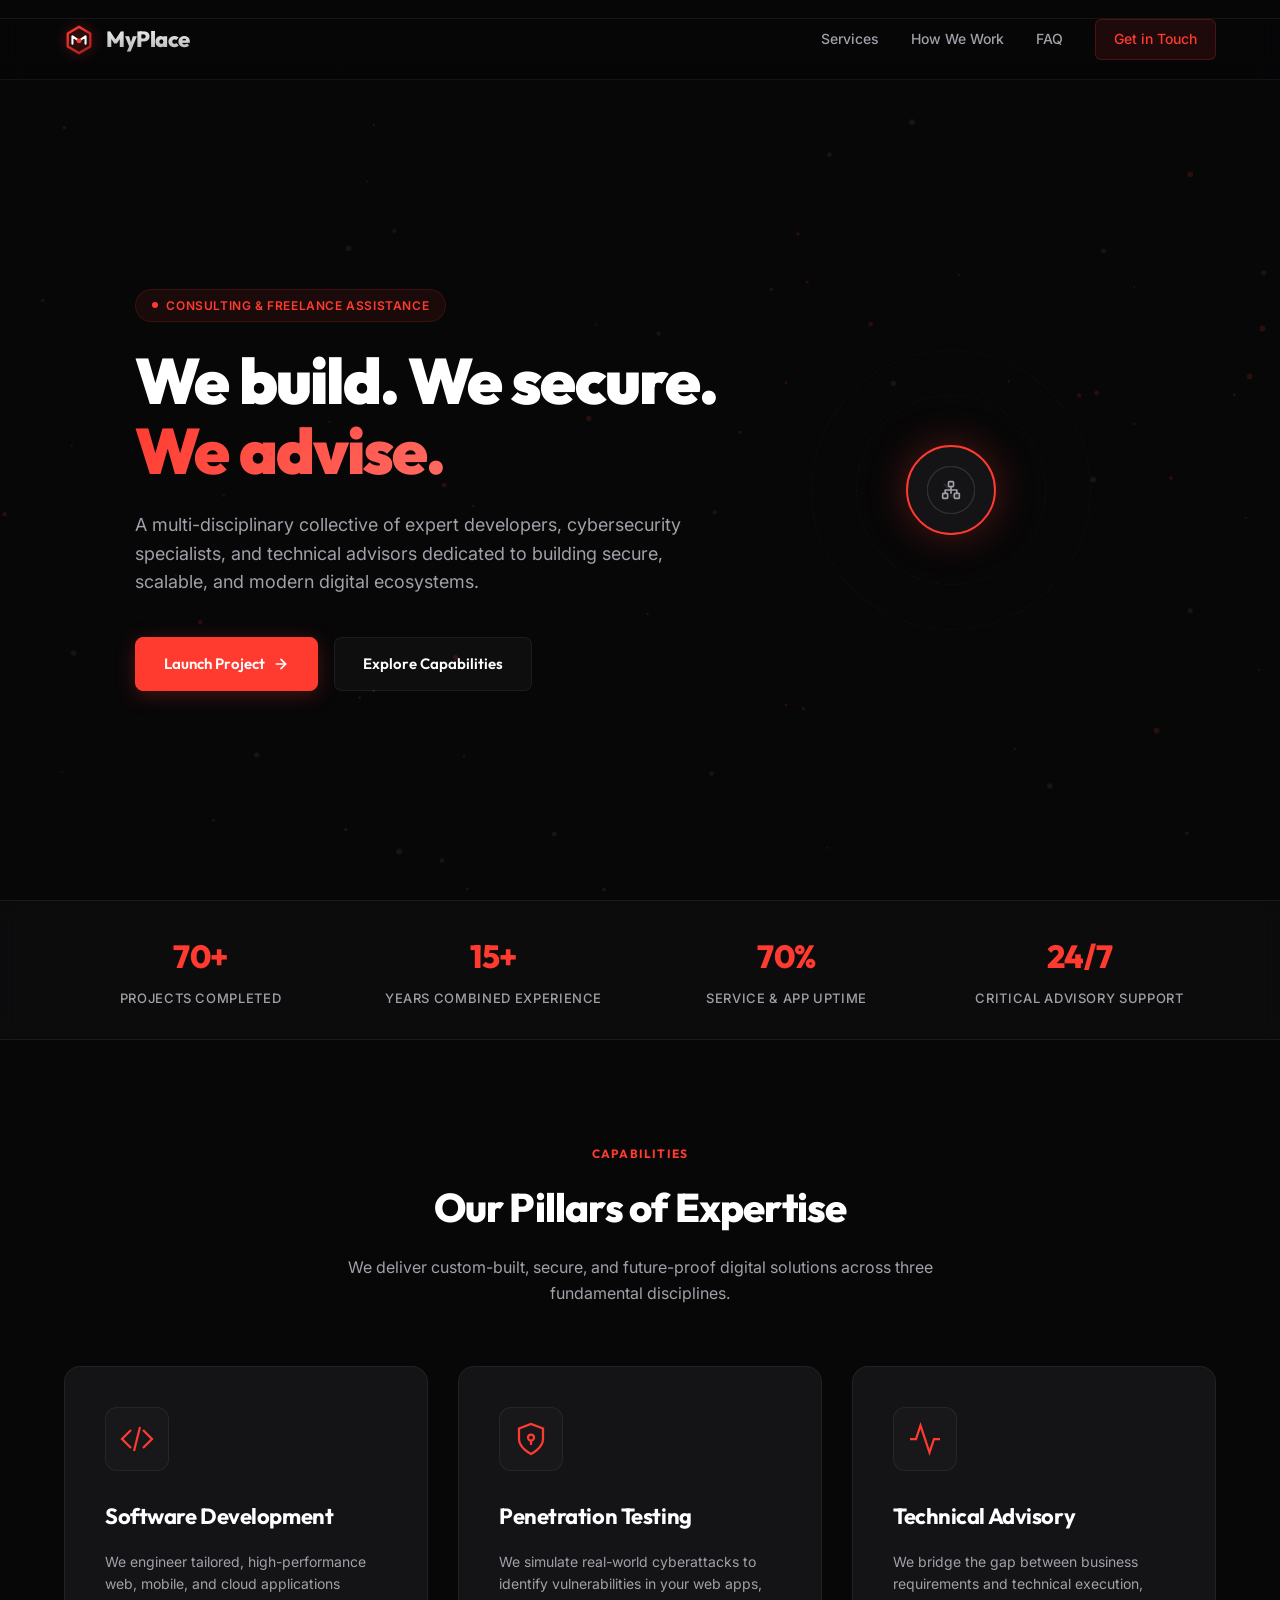
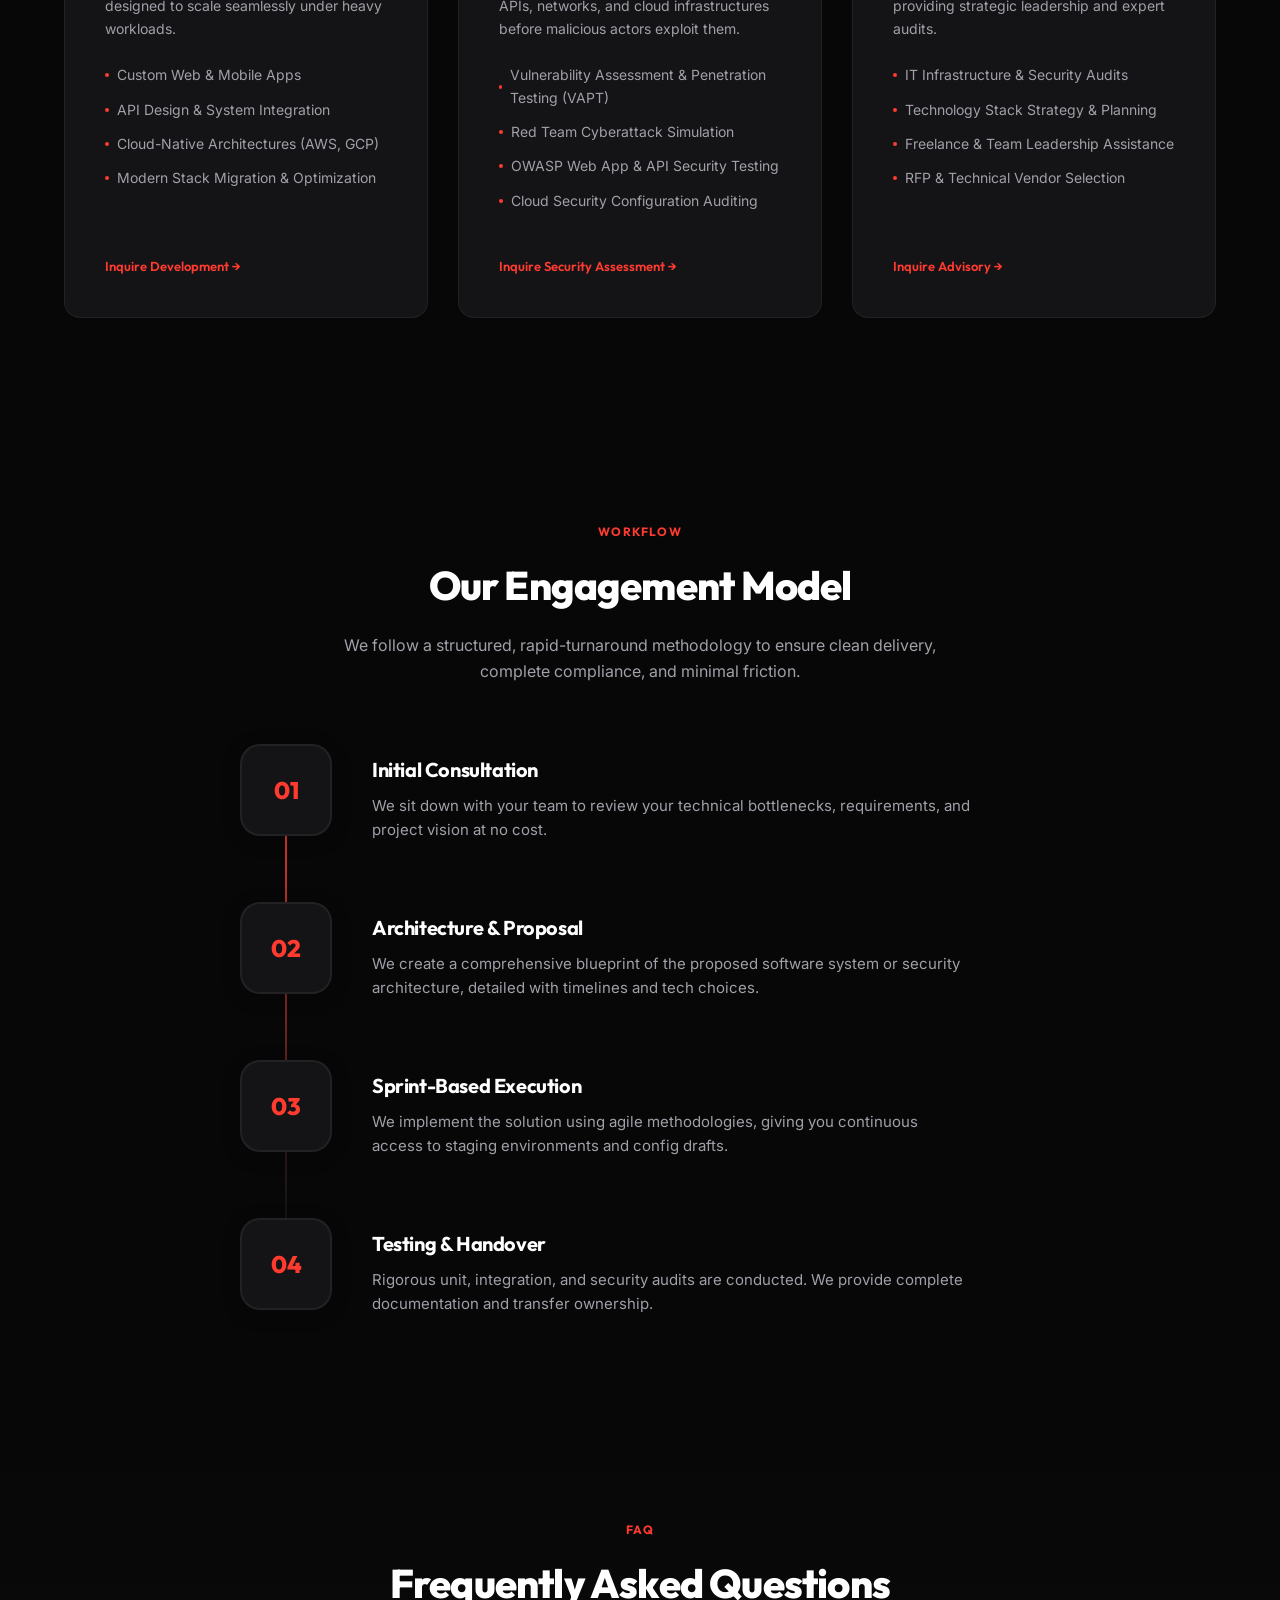
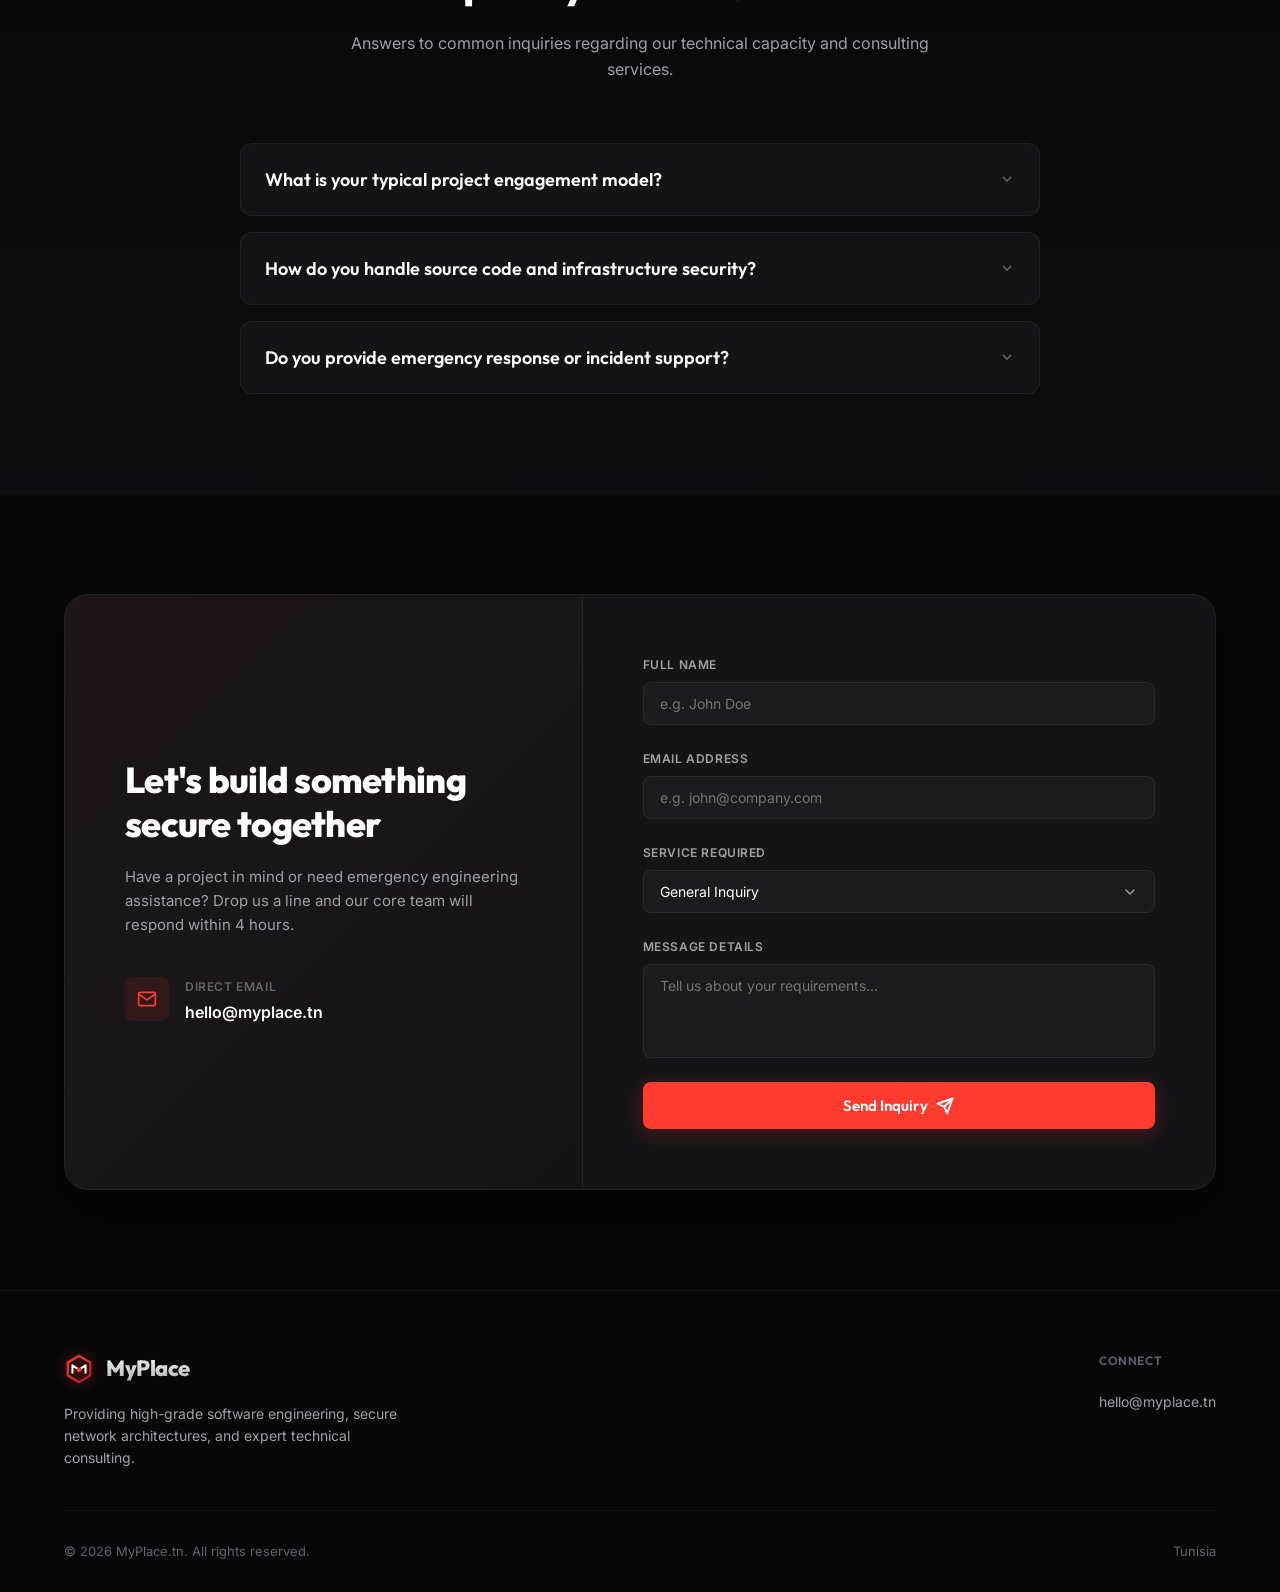
==== commit ae6cf5f9: "docs: align intro text, timeline steps, and FAQs with security testing focus" ====
--- a/index.html
+++ b/index.html
@@ -4,14 +4,14 @@
 <head>
     <meta charset="UTF-8">
     <meta name="viewport" content="width=device-width, initial-scale=1.0">
-    <title>MyPlace | Software, Network & Technical Consulting</title>
+    <title>MyPlace | Software, Security &amp; Technical Consulting</title>
     <meta name="description"
-        content="MyPlace is a specialized team of developers, network engineers, and technical advisors offering premium consulting and freelance assistance." />
+        content="MyPlace is a specialized team of developers, cybersecurity specialists, and technical advisors offering premium consulting and freelance assistance." />
     <meta name="keywords"
-        content="MyPlace, consulting, software development, network engineering, technical advisor, freelance, IT audit, Tunisia" />
-    <meta property="og:title" content="MyPlace | Professional IT & Network Consulting" />
+        content="MyPlace, consulting, software development, penetration testing, red teaming, cybersecurity, technical advisor, freelance, IT audit, Tunisia" />
+    <meta property="og:title" content="MyPlace | Professional IT &amp; Security Consulting" />
     <meta property="og:description"
-        content="Expert software developers, network engineers, and technical advisors ready to deliver premium freelance solutions." />
+        content="Expert software developers, cybersecurity specialists, and technical advisors ready to deliver premium freelance solutions." />
     <meta property="og:type" content="website" />
     <meta property="og:url" content="https://myplace.tn" />
 
@@ -83,11 +83,11 @@
                     <span class="badge-text">Consulting &amp; Freelance Assistance</span>
                 </div>
                 <h1 class="hero-title">
-                    We build. We connect.<br>
+                    We build. We secure.<br>
                     <span class="gradient-text">We advise.</span>
                 </h1>
                 <p class="hero-subtitle">
-                    A multi-disciplinary collective of expert developers, network engineers, and technical advisors
+                    A multi-disciplinary collective of expert developers, cybersecurity specialists, and technical advisors
                     dedicated to building secure, scalable, and modern digital ecosystems.
                 </p>
                 <div class="hero-ctas">
@@ -187,7 +187,7 @@
             </div>
             <div class="stat-item">
                 <div class="stat-num" data-val="99">0%</div>
-                <div class="stat-label">Network &amp; App Uptime</div>
+                <div class="stat-label">Service &amp; App Uptime</div>
             </div>
             <div class="stat-item">
                 <div class="stat-num" data-val="24">0/7</div>
@@ -302,7 +302,7 @@
                     <div class="step-content">
                         <h4 class="step-title">Architecture &amp; Proposal</h4>
                         <p class="step-desc">We create a comprehensive blueprint of the proposed software system or
-                            network topology, detailed with timelines and tech choices.</p>
+                            security architecture, detailed with timelines and tech choices.</p>
                     </div>
                 </div>
 
@@ -319,7 +319,7 @@
                     <div class="step-number">04</div>
                     <div class="step-content">
                         <h4 class="step-title">Testing &amp; Handover</h4>
-                        <p class="step-desc">Rigorous unit/security testing and network dry-runs are conducted. We
+                        <p class="step-desc">Rigorous unit, integration, and security audits are conducted. We
                             provide complete documentation and transfer ownership.</p>
                     </div>
                 </div>
@@ -355,31 +355,31 @@
 
                 <div class="faq-item">
                     <button class="faq-question">
-                        <span>How do you handle source code and network configuration security?</span>
+                        <span>How do you handle source code and infrastructure security?</span>
                         <svg class="faq-icon" width="16" height="16" viewBox="0 0 24 24" fill="none"
                             stroke="currentColor" stroke-width="2.5">
                             <polyline points="6 9 12 15 18 9"></polyline>
                         </svg>
                     </button>
                     <div class="faq-content">
-                        <p>All source code is committed to secure, client-owned repositories. Infrastructure designs and
-                            network config files are kept encrypted, and we enforce MFA and zero-trust principles across
-                            all environments we manage during development.</p>
+                        <p>All source code is committed to secure, client-owned repositories. Infrastructure blueprints,
+                            credentials, and API environments are kept encrypted, and we enforce MFA and zero-trust
+                            principles across all environments we manage.</p>
                     </div>
                 </div>
 
                 <div class="faq-item">
                     <button class="faq-question">
-                        <span>Do you provide emergency network troubleshooting or support?</span>
+                        <span>Do you provide emergency response or incident support?</span>
                         <svg class="faq-icon" width="16" height="16" viewBox="0 0 24 24" fill="none"
                             stroke="currentColor" stroke-width="2.5">
                             <polyline points="6 9 12 15 18 9"></polyline>
                         </svg>
                     </button>
                     <div class="faq-content">
-                        <p>Yes, we offer emergency technical assistance and advisory support for critical server
-                            outages, network loops, firewall misconfigurations, and cyber security breaches. Contact us
-                            directly at hello@myplace.tn with the subject [URGENT].</p>
+                        <p>Yes, we offer emergency technical assistance and advisory support for critical security
+                            breaches, server outages, firewall misconfigurations, and data leaks. Contact us directly
+                            at hello@myplace.tn with the subject [URGENT].</p>
                     </div>
                 </div>
             </div>
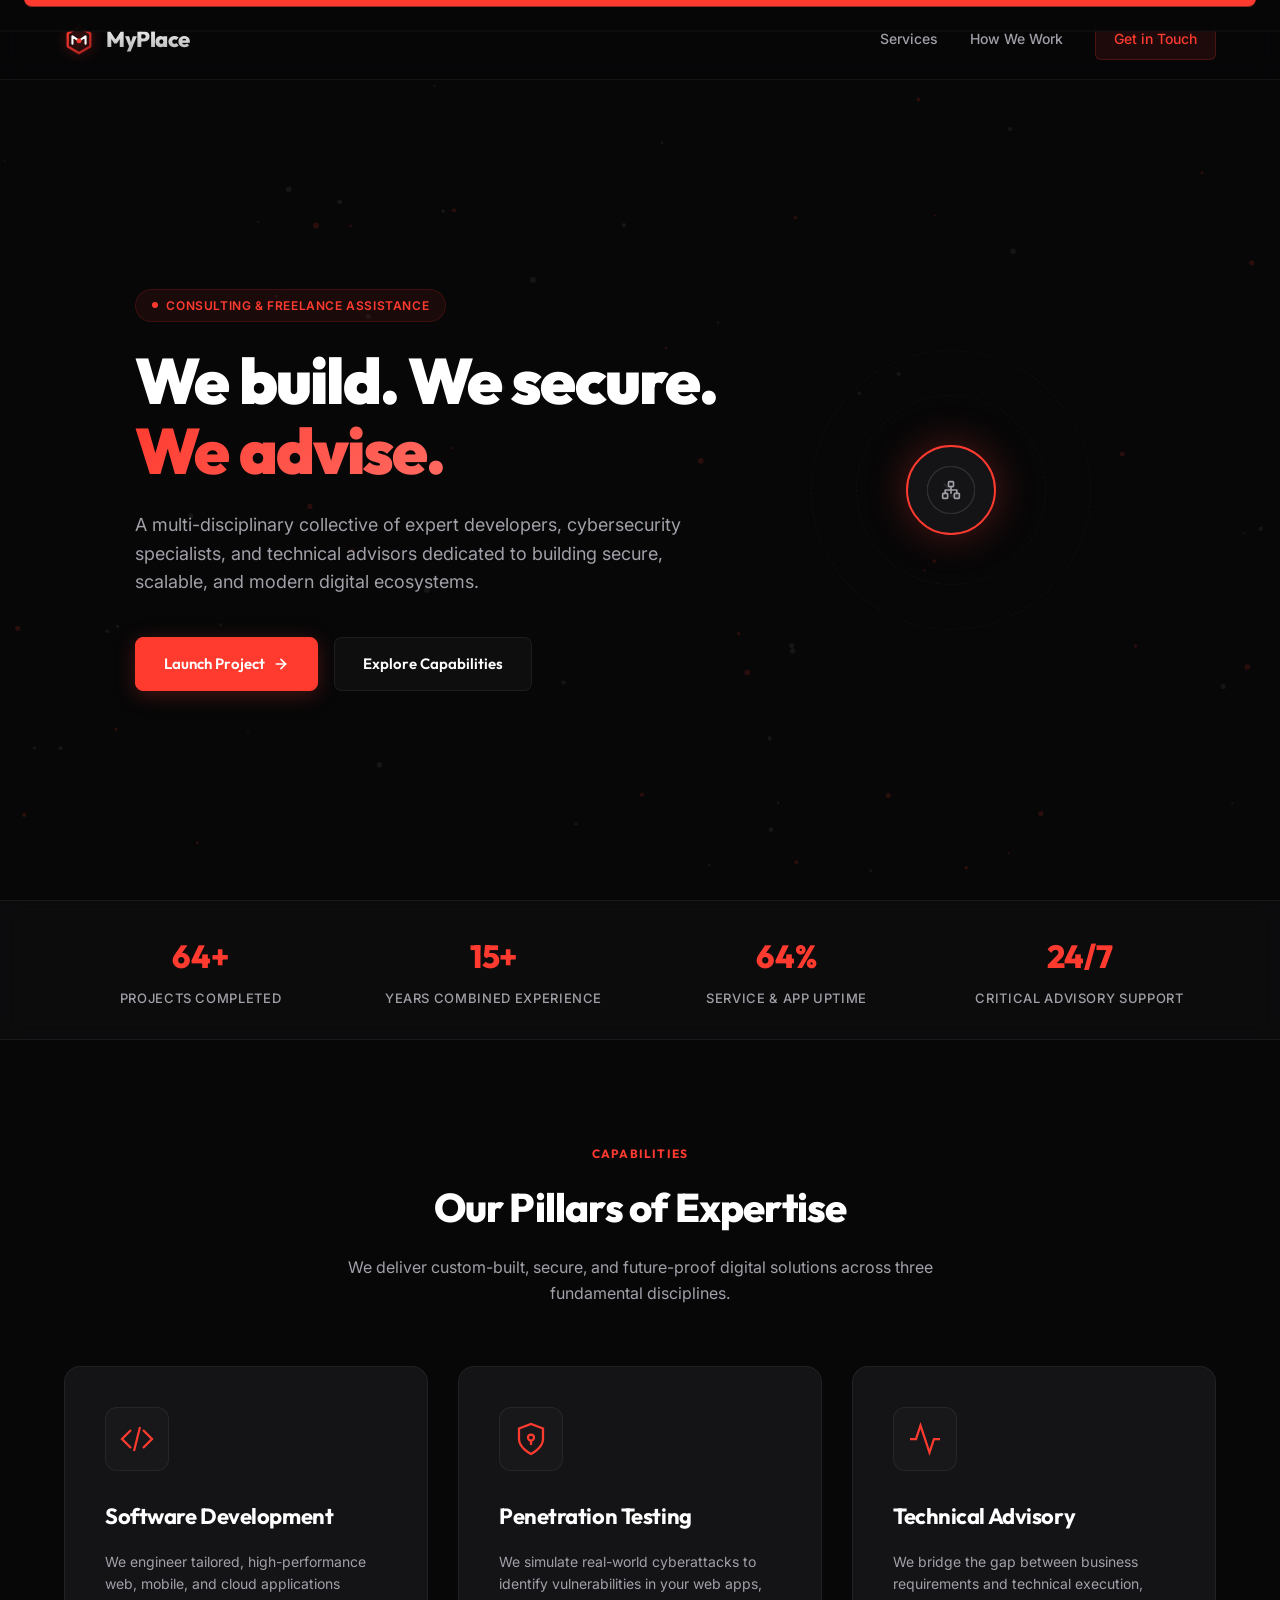
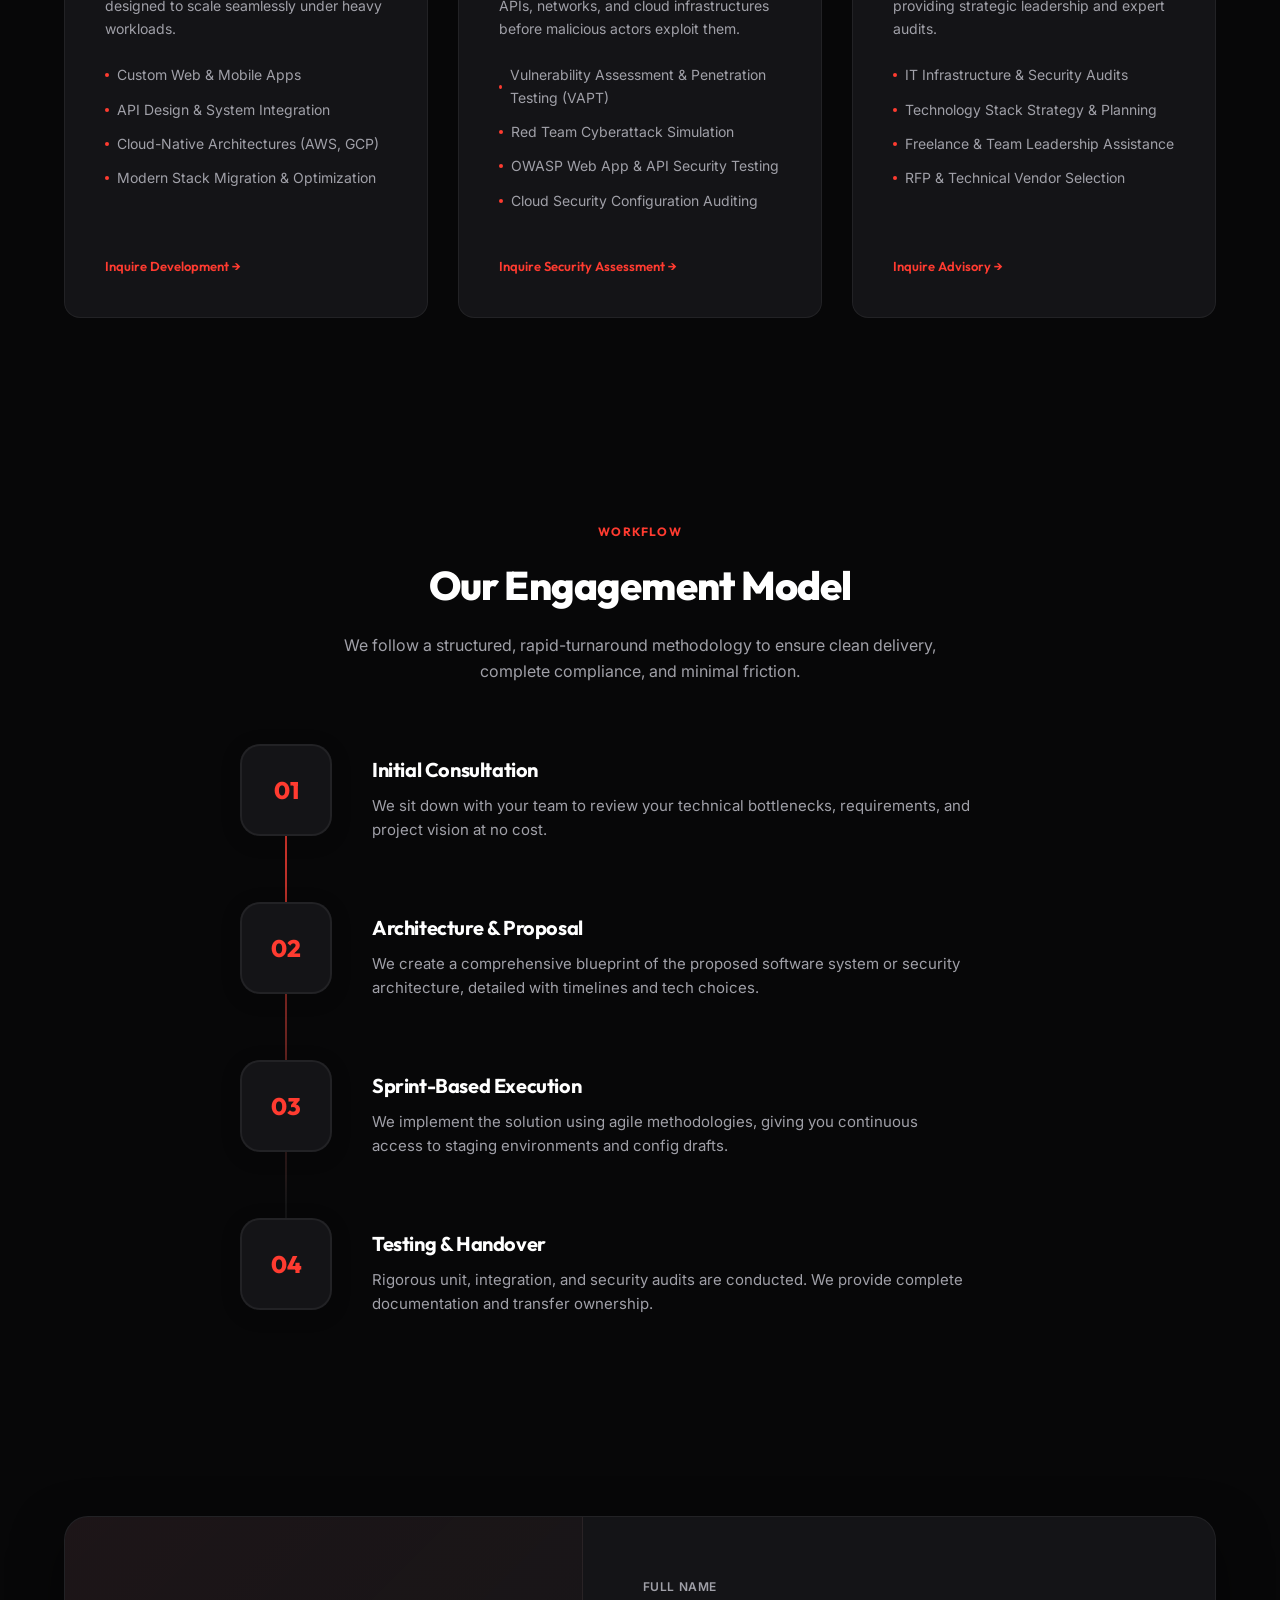
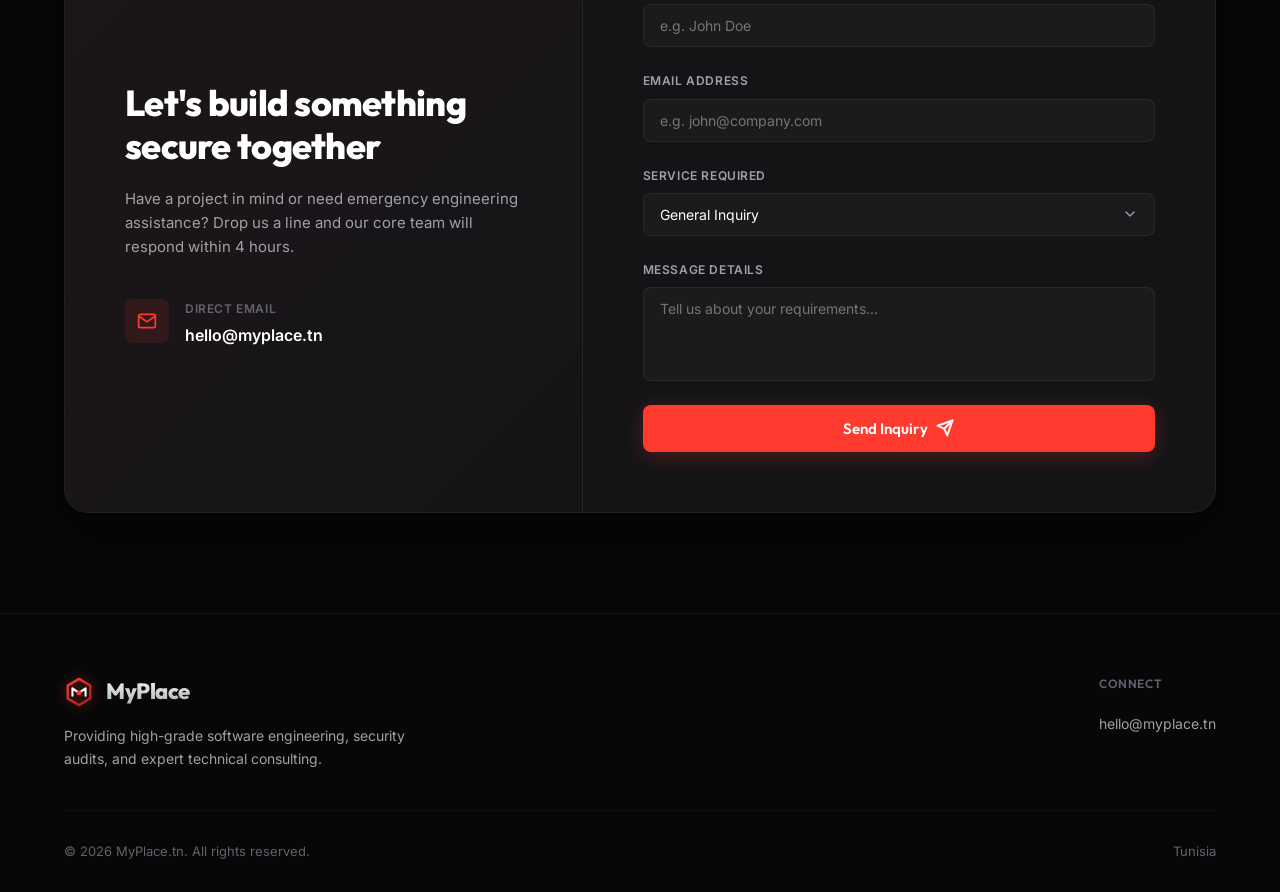
==== commit 713ccb80: "feat: remove FAQ section and corresponding navigation links" ====
--- a/index.html
+++ b/index.html
@@ -55,7 +55,6 @@
             <div class="nav-links" id="nav-links">
                 <a href="#services" class="nav-link">Services</a>
                 <a href="#process" class="nav-link">How We Work</a>
-                <a href="#faq" class="nav-link">FAQ</a>
                 <a href="#contact" class="nav-link nav-cta">Get in Touch</a>
             </div>
 
@@ -69,7 +68,6 @@
         <div class="nav-mobile" id="nav-mobile">
             <a href="#services" class="mobile-link">Services</a>
             <a href="#process" class="mobile-link">How We Work</a>
-            <a href="#faq" class="mobile-link">FAQ</a>
             <a href="#contact" class="mobile-link mobile-cta">Get in Touch</a>
         </div>
     </nav>
@@ -327,64 +325,7 @@
         </div>
     </section>
 
-    <!-- FAQ Section -->
-    <section class="faq" id="faq">
-        <div class="container">
-            <div class="section-header reveal-on-scroll">
-                <span class="section-tag">FAQ</span>
-                <h2 class="section-title">Frequently Asked Questions</h2>
-                <p class="section-desc">Answers to common inquiries regarding our technical capacity and consulting
-                    services.</p>
-            </div>
-
-            <div class="faq-accordion reveal-on-scroll">
-                <div class="faq-item">
-                    <button class="faq-question">
-                        <span>What is your typical project engagement model?</span>
-                        <svg class="faq-icon" width="16" height="16" viewBox="0 0 24 24" fill="none"
-                            stroke="currentColor" stroke-width="2.5">
-                            <polyline points="6 9 12 15 18 9"></polyline>
-                        </svg>
-                    </button>
-                    <div class="faq-content">
-                        <p>We work on a per-project or retained consulting basis. After an initial free scoping
-                            consultation, we provide a detailed technical proposal, cost breakdown, and timeline. All
-                            projects are run in agile sprints with absolute transparency.</p>
-                    </div>
-                </div>
-
-                <div class="faq-item">
-                    <button class="faq-question">
-                        <span>How do you handle source code and infrastructure security?</span>
-                        <svg class="faq-icon" width="16" height="16" viewBox="0 0 24 24" fill="none"
-                            stroke="currentColor" stroke-width="2.5">
-                            <polyline points="6 9 12 15 18 9"></polyline>
-                        </svg>
-                    </button>
-                    <div class="faq-content">
-                        <p>All source code is committed to secure, client-owned repositories. Infrastructure blueprints,
-                            credentials, and API environments are kept encrypted, and we enforce MFA and zero-trust
-                            principles across all environments we manage.</p>
-                    </div>
-                </div>
-
-                <div class="faq-item">
-                    <button class="faq-question">
-                        <span>Do you provide emergency response or incident support?</span>
-                        <svg class="faq-icon" width="16" height="16" viewBox="0 0 24 24" fill="none"
-                            stroke="currentColor" stroke-width="2.5">
-                            <polyline points="6 9 12 15 18 9"></polyline>
-                        </svg>
-                    </button>
-                    <div class="faq-content">
-                        <p>Yes, we offer emergency technical assistance and advisory support for critical security
-                            breaches, server outages, firewall misconfigurations, and data leaks. Contact us directly
-                            at hello@myplace.tn with the subject [URGENT].</p>
-                    </div>
-                </div>
-            </div>
-        </div>
-    </section>
+
 
     <!-- Contact Section -->
     <section class="contact" id="contact">
@@ -503,7 +444,7 @@
                         </svg>
                         <span class="logo-text">MyPlace</span>
                     </a>
-                    <p class="footer-tagline">Providing high-grade software engineering, secure network architectures,
+                    <p class="footer-tagline">Providing high-grade software engineering, security audits,
                         and expert technical consulting.</p>
                 </div>
                 <div class="footer-nav">
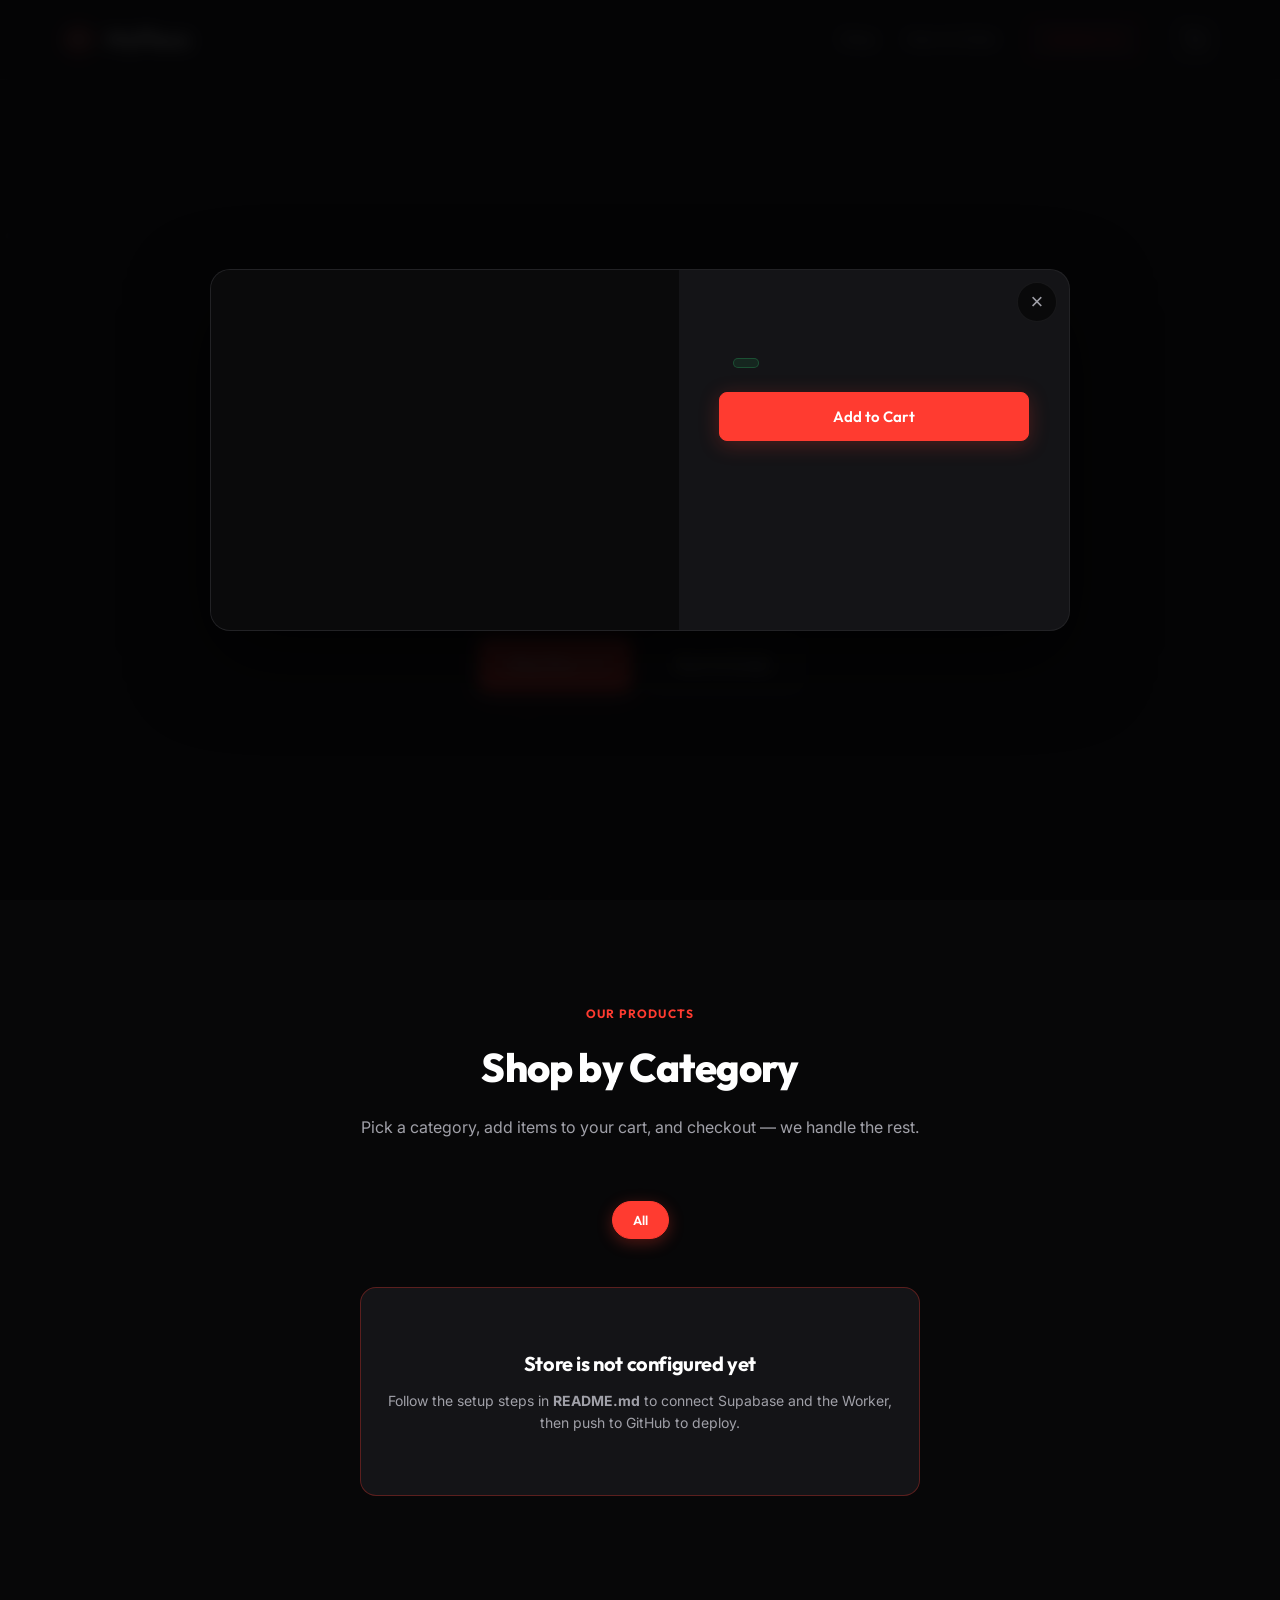
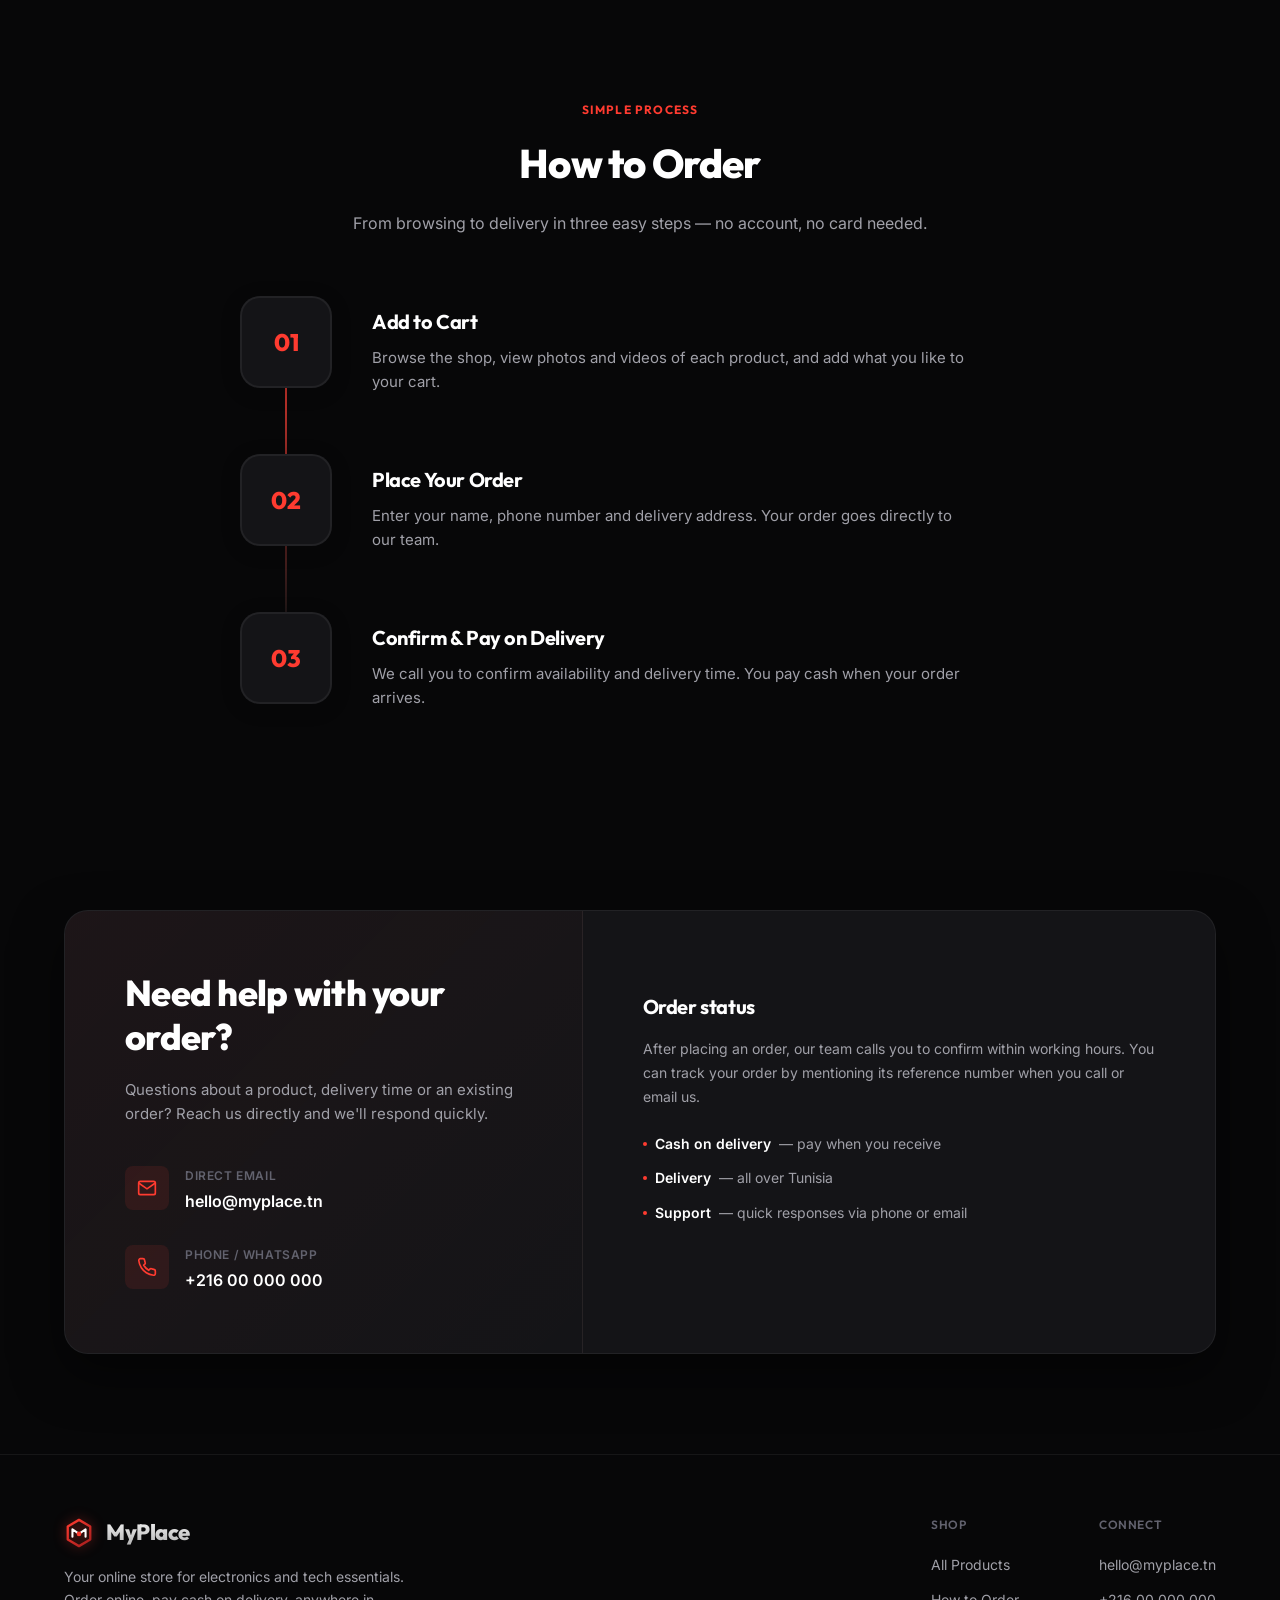
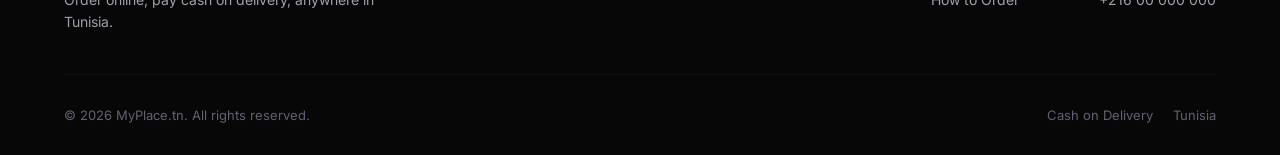
==== commit 6bfc84fc: "Update project" ====
--- a/index.html
+++ b/index.html
@@ -4,16 +4,22 @@
 <head>
     <meta charset="UTF-8">
     <meta name="viewport" content="width=device-width, initial-scale=1.0">
-    <title>MyPlace | Software, Security &amp; Technical Consulting</title>
+    <title>MyPlace Online Store — Electronics &amp; More in Tunisia | Cash on Delivery</title>
     <meta name="description"
-        content="MyPlace is a specialized team of developers, cybersecurity specialists, and technical advisors offering premium consulting and freelance assistance." />
+        content="Shop electronics, accessories and tech products at MyPlace. Order online in minutes and pay cash on delivery anywhere in Tunisia." />
     <meta name="keywords"
-        content="MyPlace, consulting, software development, penetration testing, red teaming, cybersecurity, technical advisor, freelance, IT audit, Tunisia" />
-    <meta property="og:title" content="MyPlace | Professional IT &amp; Security Consulting" />
+        content="online store Tunisia, buy electronics Tunisia, cash on delivery Tunisia, MyPlace store, tech products, order online Tunisia, livraison Tunisie, boutique en ligne Tunisie" />
+    <meta name="robots" content="index, follow" />
+    <link rel="canonical" href="https://myplace.tn/" />
+
+    <meta property="og:title" content="MyPlace Online Store | Electronics &amp; More in Tunisia" />
     <meta property="og:description"
-        content="Expert software developers, cybersecurity specialists, and technical advisors ready to deliver premium freelance solutions." />
+        content="Shop electronics, accessories and tech products. Order online and pay cash on delivery anywhere in Tunisia." />
     <meta property="og:type" content="website" />
-    <meta property="og:url" content="https://myplace.tn" />
+    <meta property="og:url" content="https://myplace.tn/" />
+    <meta property="og:image" content="https://myplace.tn/og-image.png" />
+    <meta property="og:site_name" content="MyPlace" />
+    <meta name="twitter:card" content="summary_large_image" />
 
     <!-- Google Fonts -->
     <link rel="preconnect" href="https://fonts.googleapis.com">
@@ -24,10 +30,37 @@
 
     <!-- Stylesheets -->
     <link rel="stylesheet" href="style.css">
+
+    <!-- Structured Data: Online Store -->
+    <script type="application/ld+json">
+    {
+        "@context": "https://schema.org",
+        "@type": "OnlineStore",
+        "name": "MyPlace",
+        "url": "https://myplace.tn/",
+        "logo": "https://myplace.tn/og-image.png",
+        "description": "Online store for electronics, accessories and tech products with cash on delivery in Tunisia.",
+        "currenciesAccepted": "TND",
+        "paymentAccepted": "Cash on Delivery",
+        "address": {
+            "@type": "PostalAddress",
+            "addressCountry": "TN"
+        }
+    }
+    </script>
+
+    <!-- Runtime configuration (injected at deploy time from GitHub secrets) -->
+    <script>
+        window.CONFIG = {
+            SUPABASE_URL: "__SUPABASE_URL__",
+            SUPABASE_ANON_KEY: "__SUPABASE_ANON_KEY__",
+            API_URL: "__API_URL__"
+        };
+    </script>
 </head>
 
 <body>
-    <!-- Background Canvas for Interactive Matrix/Network Nodes -->
+    <!-- Background Canvas -->
     <canvas id="hero-canvas"></canvas>
 
     <!-- Navigation -->
@@ -53,9 +86,18 @@
             </a>
 
             <div class="nav-links" id="nav-links">
-                <a href="#services" class="nav-link">Services</a>
-                <a href="#process" class="nav-link">How We Work</a>
-                <a href="#contact" class="nav-link nav-cta">Get in Touch</a>
+                <a href="#shop" class="nav-link">Shop</a>
+                <a href="#how" class="nav-link">How to Order</a>
+                <a href="#contact" class="nav-link nav-cta">Contact Us</a>
+                <button class="cart-btn" id="cart-btn" aria-label="Open cart">
+                    <svg width="22" height="22" viewBox="0 0 24 24" fill="none" stroke="currentColor"
+                        stroke-width="2" stroke-linecap="round" stroke-linejoin="round">
+                        <circle cx="9" cy="21" r="1"></circle>
+                        <circle cx="20" cy="21" r="1"></circle>
+                        <path d="M1 1h4l2.68 13.39a2 2 0 0 0 2 1.61h9.72a2 2 0 0 0 2-1.61L23 6H6"></path>
+                    </svg>
+                    <span class="cart-badge" id="cart-badge">0</span>
+                </button>
             </div>
 
             <button class="nav-hamburger" id="nav-hamburger" aria-label="Toggle menu" aria-expanded="false">
@@ -66,221 +108,87 @@
         </div>
         <!-- Mobile Dropdown Menu -->
         <div class="nav-mobile" id="nav-mobile">
-            <a href="#services" class="mobile-link">Services</a>
-            <a href="#process" class="mobile-link">How We Work</a>
-            <a href="#contact" class="mobile-link mobile-cta">Get in Touch</a>
+            <a href="#shop" class="mobile-link">Shop</a>
+            <a href="#how" class="mobile-link">How to Order</a>
+            <a href="#contact" class="mobile-link mobile-cta">Contact Us</a>
+            <button class="mobile-link mobile-cart-btn" id="mobile-cart-btn">Cart (0)</button>
         </div>
     </nav>
 
     <!-- Hero Section -->
     <section class="hero" id="hero">
-        <div class="hero-container">
-            <div class="hero-content">
+        <div class="hero-container hero-container-center">
+            <div class="hero-content hero-content-center">
                 <div class="hero-badge">
                     <span class="badge-dot"></span>
-                    <span class="badge-text">Consulting &amp; Freelance Assistance</span>
+                    <span class="badge-text">Online Store — Cash on Delivery</span>
                 </div>
                 <h1 class="hero-title">
-                    We build. We secure.<br>
-                    <span class="gradient-text">We advise.</span>
+                    Shop smart. <span class="gradient-text">Pay on delivery.</span>
                 </h1>
                 <p class="hero-subtitle">
-                    A multi-disciplinary collective of expert developers, cybersecurity specialists, and technical advisors
-                    dedicated to building secure, scalable, and modern digital ecosystems.
+                    Discover curated electronics, accessories and tech essentials.
+                    Order online in minutes — we deliver anywhere in Tunisia and you pay cash at your door.
                 </p>
                 <div class="hero-ctas">
-                    <a href="#contact" class="btn-primary">
-                        <span>Launch Project</span>
+                    <a href="#shop" class="btn-primary">
+                        <span>Shop Now</span>
                         <svg width="16" height="16" viewBox="0 0 24 24" fill="none" stroke="currentColor"
                             stroke-width="2.5" stroke-linecap="round" stroke-linejoin="round">
                             <line x1="5" y1="12" x2="19" y2="12"></line>
                             <polyline points="12 5 19 12 12 19"></polyline>
                         </svg>
                     </a>
-                    <a href="#services" class="btn-ghost">
-                        <span>Explore Capabilities</span>
+                    <a href="#how" class="btn-ghost">
+                        <span>How to Order</span>
                     </a>
                 </div>
             </div>
-
-            <div class="hero-visual">
-                <div class="tech-stack-sphere">
-                    <!-- Inner Orbit Nodes (Clockwise, Radius 95px) -->
-
-                    <div class="sphere-node node-i2" data-info="React / JS">
-                        <svg width="20" height="20" viewBox="0 0 24 24" fill="none" stroke="currentColor"
-                            stroke-width="2" stroke-linecap="round" stroke-linejoin="round">
-                            <polyline points="16 18 22 12 16 6"></polyline>
-                            <polyline points="8 6 2 12 8 18"></polyline>
-                        </svg>
-                    </div>
-                    <div class="sphere-node node-i3" data-info="Docker Systems">
-                        <svg width="20" height="20" viewBox="0 0 24 24" fill="none" stroke="currentColor"
-                            stroke-width="2" stroke-linecap="round" stroke-linejoin="round">
-                            <rect x="2" y="2" width="20" height="8" rx="2" ry="2"></rect>
-                            <rect x="2" y="14" width="20" height="8" rx="2" ry="2"></rect>
-                            <line x1="6" y1="6" x2="6.01" y2="6"></line>
-                            <line x1="6" y1="18" x2="6.01" y2="18"></line>
-                        </svg>
-                    </div>
-                    <div class="sphere-node node-i4" data-info="Databases">
-                        <svg width="20" height="20" viewBox="0 0 24 24" fill="none" stroke="currentColor"
-                            stroke-width="2" stroke-linecap="round" stroke-linejoin="round">
-                            <ellipse cx="12" cy="5" rx="9" ry="3"></ellipse>
-                            <path d="M3 5v14c0 1.66 4 3 9 3s9-1.34 9-3V5"></path>
-                            <path d="M3 12c0 1.66 4 3 9 3s9-1.34 9-3"></path>
-                        </svg>
-                    </div>
-
-                    <!-- Outer Orbit Nodes (Counter-Clockwise, Radius 140px) -->
-                    <div class="sphere-node node-o1" data-info="Cyber Security">
-                        <svg width="20" height="20" viewBox="0 0 24 24" fill="none" stroke="currentColor"
-                            stroke-width="2" stroke-linecap="round" stroke-linejoin="round">
-                            <path d="M12 22s8-4 8-10V5l-8-3-8 3v7c0 6 8 10 8 10z"></path>
-                        </svg>
-                    </div>
-                    <div class="sphere-node node-o2" data-info="Cloud &amp; DevOps">
-                        <svg width="20" height="20" viewBox="0 0 24 24" fill="none" stroke="currentColor"
-                            stroke-width="2" stroke-linecap="round" stroke-linejoin="round">
-                            <path d="M18 10h-1.26A8 8 0 1 0 9 20h9a5 5 0 0 0 0-10z"></path>
-                        </svg>
-                    </div>
-                    <div class="sphere-node node-o3" data-info="Terminal / Linux">
-                        <svg width="20" height="20" viewBox="0 0 24 24" fill="none" stroke="currentColor"
-                            stroke-width="2" stroke-linecap="round" stroke-linejoin="round">
-                            <polyline points="4 17 10 11 4 5"></polyline>
-                            <line x1="12" y1="19" x2="20" y2="19"></line>
-                        </svg>
-                    </div>
-                    <div class="sphere-node node-o4" data-info="Networks">
-                        <svg width="20" height="20" viewBox="0 0 24 24" fill="none" stroke="currentColor"
-                            stroke-width="2" stroke-linecap="round" stroke-linejoin="round">
-                            <rect x="16" y="16" width="6" height="6" rx="1"></rect>
-                            <rect x="2" y="16" width="6" height="6" rx="1"></rect>
-                            <rect x="9" y="2" width="6" height="6" rx="1"></rect>
-                            <path d="M12 8v8M5 16v-4h14v4"></path>
-                        </svg>
-                    </div>
-
-                    <div class="sphere-core">
-                        <span class="core-logo">MP</span>
-                    </div>
-                    <div class="orbit orbit-1"></div>
-                    <div class="orbit orbit-2"></div>
-                </div>
-            </div>
         </div>
     </section>
 
-    <!-- Stats Bar -->
-    <div class="stats-bar">
-        <div class="stats-container">
-            <div class="stat-item">
-                <div class="stat-num" data-val="100">0+</div>
-                <div class="stat-label">Projects Completed</div>
-            </div>
-            <div class="stat-item">
-                <div class="stat-num" data-val="15">0+</div>
-                <div class="stat-label">Years Combined Experience</div>
-            </div>
-            <div class="stat-item">
-                <div class="stat-num" data-val="99">0%</div>
-                <div class="stat-label">Service &amp; App Uptime</div>
-            </div>
-            <div class="stat-item">
-                <div class="stat-num" data-val="24">0/7</div>
-                <div class="stat-label">Critical Advisory Support</div>
-            </div>
-        </div>
-    </div>
-
-    <!-- Services Section -->
-    <section class="services" id="services">
+    <!-- Shop Section -->
+    <section class="shop" id="shop">
         <div class="container">
             <div class="section-header reveal-on-scroll">
-                <span class="section-tag">Capabilities</span>
-                <h2 class="section-title">Our Pillars of Expertise</h2>
-                <p class="section-desc">We deliver custom-built, secure, and future-proof digital solutions across three
-                    fundamental disciplines.</p>
-            </div>
-
-            <div class="services-grid reveal-on-scroll">
-                <!-- Service 1: Development -->
-                <div class="service-card" id="card-dev">
-                    <div class="service-icon-container">
-                        <svg class="service-svg-icon" width="36" height="36" viewBox="0 0 24 24" fill="none"
-                            stroke="currentColor" stroke-width="1.5">
-                            <polyline points="16 18 22 12 16 6"></polyline>
-                            <polyline points="8 6 2 12 8 18"></polyline>
-                            <line x1="14" y1="4" x2="10" y2="20"></line>
-                        </svg>
-                    </div>
-                    <h3 class="service-title">Software Development</h3>
-                    <p class="service-body">We engineer tailored, high-performance web, mobile, and cloud applications
-                        designed to scale seamlessly under heavy workloads.</p>
-                    <ul class="service-list">
-                        <li><span>Custom Web &amp; Mobile Apps</span></li>
-                        <li><span>API Design &amp; System Integration</span></li>
-                        <li><span>Cloud-Native Architectures (AWS, GCP)</span></li>
-                        <li><span>Modern Stack Migration &amp; Optimization</span></li>
-                    </ul>
-                    <a href="#contact" class="service-link" data-pillar="development">Inquire Development →</a>
-                </div>
-
-                <!-- Service 2: Penetration Testing & Red Teaming -->
-                <div class="service-card" id="card-security">
-                    <div class="service-icon-container">
-                        <svg class="service-svg-icon" width="36" height="36" viewBox="0 0 24 24" fill="none"
-                            stroke="currentColor" stroke-width="1.5">
-                            <path d="M12 22s8-4 8-10V5l-8-3-8 3v7c0 6 8 10 8 10z"></path>
-                            <circle cx="12" cy="11" r="2"></circle>
-                            <path d="M12 13v3"></path>
-                        </svg>
-                    </div>
-                    <h3 class="service-title">Penetration Testing </h3>
-                    <p class="service-body">We simulate real-world cyberattacks to identify vulnerabilities in your web
-                        apps, APIs, networks, and cloud infrastructures before malicious actors exploit them.</p>
-                    <ul class="service-list">
-                        <li><span>Vulnerability Assessment &amp; Penetration Testing (VAPT)</span></li>
-                        <li><span>Red Team Cyberattack Simulation</span></li>
-                        <li><span>OWASP Web App &amp; API Security Testing</span></li>
-                        <li><span>Cloud Security Configuration Auditing</span></li>
-                    </ul>
-                    <a href="#contact" class="service-link" data-pillar="security">Inquire Security Assessment →</a>
-                </div>
-
-                <!-- Service 3: Technical Advisory -->
-                <div class="service-card" id="card-advisory">
-                    <div class="service-icon-container">
-                        <svg class="service-svg-icon" width="36" height="36" viewBox="0 0 24 24" fill="none"
-                            stroke="currentColor" stroke-width="1.5">
-                            <path d="M22 12h-4l-3 9L9 3l-3 9H2"></path>
-                        </svg>
-                    </div>
-                    <h3 class="service-title">Technical Advisory</h3>
-                    <p class="service-body">We bridge the gap between business requirements and technical execution,
-                        providing strategic leadership and expert audits.</p>
-                    <ul class="service-list">
-                        <li><span>IT Infrastructure &amp; Security Audits</span></li>
-                        <li><span>Technology Stack Strategy &amp; Planning</span></li>
-                        <li><span>Freelance &amp; Team Leadership Assistance</span></li>
-                        <li><span>RFP &amp; Technical Vendor Selection</span></li>
-                    </ul>
-                    <a href="#contact" class="service-link" data-pillar="advisory">Inquire Advisory →</a>
-                </div>
+                <span class="section-tag">Our Products</span>
+                <h2 class="section-title">Shop by Category</h2>
+                <p class="section-desc">Pick a category, add items to your cart, and checkout — we handle the rest.</p>
+            </div>
+
+            <div class="category-chips reveal-on-scroll" id="category-chips">
+                <button class="chip active" data-category="all">All</button>
+            </div>
+
+            <div class="products-grid reveal-on-scroll" id="products-grid">
+                <div class="product-skeleton"></div>
+                <div class="product-skeleton"></div>
+                <div class="product-skeleton"></div>
+                <div class="product-skeleton"></div>
+                <div class="product-skeleton"></div>
+                <div class="product-skeleton"></div>
+            </div>
+
+            <div class="shop-empty" id="shop-empty" hidden>
+                <h3>No products found</h3>
+                <p>Products for this category are on their way. Check back soon.</p>
+            </div>
+
+            <div class="setup-banner" id="setup-banner" hidden>
+                <h3>Store is not configured yet</h3>
+                <p>Follow the setup steps in <strong>README.md</strong> to connect Supabase and the Worker,
+                    then push to GitHub to deploy.</p>
             </div>
         </div>
     </section>
 
-
-    <!-- How We Work Section -->
-    <section class="process" id="process">
+    <!-- How to Order Section -->
+    <section class="process" id="how">
         <div class="container">
             <div class="section-header reveal-on-scroll">
-                <span class="section-tag">Workflow</span>
-                <h2 class="section-title">Our Engagement Model</h2>
-                <p class="section-desc">We follow a structured, rapid-turnaround methodology to ensure clean delivery,
-                    complete compliance, and minimal friction.</p>
+                <span class="section-tag">Simple Process</span>
+                <h2 class="section-title">How to Order</h2>
+                <p class="section-desc">From browsing to delivery in three easy steps — no account, no card needed.</p>
             </div>
 
             <div class="process-timeline reveal-on-scroll">
@@ -289,43 +197,32 @@
                 <div class="timeline-step">
                     <div class="step-number">01</div>
                     <div class="step-content">
-                        <h4 class="step-title">Initial Consultation</h4>
-                        <p class="step-desc">We sit down with your team to review your technical bottlenecks,
-                            requirements, and project vision at no cost.</p>
+                        <h4 class="step-title">Add to Cart</h4>
+                        <p class="step-desc">Browse the shop, view photos and videos of each product, and add what you
+                            like to your cart.</p>
                     </div>
                 </div>
 
                 <div class="timeline-step">
                     <div class="step-number">02</div>
                     <div class="step-content">
-                        <h4 class="step-title">Architecture &amp; Proposal</h4>
-                        <p class="step-desc">We create a comprehensive blueprint of the proposed software system or
-                            security architecture, detailed with timelines and tech choices.</p>
+                        <h4 class="step-title">Place Your Order</h4>
+                        <p class="step-desc">Enter your name, phone number and delivery address. Your order goes
+                            directly to our team.</p>
                     </div>
                 </div>
 
                 <div class="timeline-step">
                     <div class="step-number">03</div>
                     <div class="step-content">
-                        <h4 class="step-title">Sprint-Based Execution</h4>
-                        <p class="step-desc">We implement the solution using agile methodologies, giving you continuous
-                            access to staging environments and config drafts.</p>
-                    </div>
-                </div>
-
-                <div class="timeline-step">
-                    <div class="step-number">04</div>
-                    <div class="step-content">
-                        <h4 class="step-title">Testing &amp; Handover</h4>
-                        <p class="step-desc">Rigorous unit, integration, and security audits are conducted. We
-                            provide complete documentation and transfer ownership.</p>
+                        <h4 class="step-title">Confirm &amp; Pay on Delivery</h4>
+                        <p class="step-desc">We call you to confirm availability and delivery time. You pay cash when
+                            your order arrives.</p>
                     </div>
                 </div>
             </div>
         </div>
     </section>
-
-
 
     <!-- Contact Section -->
     <section class="contact" id="contact">
@@ -333,9 +230,9 @@
             <div class="contact-card reveal-on-scroll">
                 <div class="contact-grid">
                     <div class="contact-info">
-                        <h2 class="contact-title">Let's build something secure together</h2>
-                        <p class="contact-sub">Have a project in mind or need emergency engineering assistance? Drop us
-                            a line and our core team will respond within 4 hours.</p>
+                        <h2 class="contact-title">Need help with your order?</h2>
+                        <p class="contact-sub">Questions about a product, delivery time or an existing order? Reach us
+                            directly and we'll respond quickly.</p>
 
                         <div class="info-list">
                             <div class="info-item">
@@ -353,67 +250,33 @@
                                     <a href="mailto:hello@myplace.tn" class="info-link">hello@myplace.tn</a>
                                 </div>
                             </div>
+                            <div class="info-item">
+                                <div class="info-icon">
+                                    <svg width="20" height="20" viewBox="0 0 24 24" fill="none" stroke="currentColor"
+                                        stroke-width="2">
+                                        <path
+                                            d="M22 16.92v3a2 2 0 0 1-2.18 2 19.79 19.79 0 0 1-8.63-3.07 19.5 19.5 0 0 1-6-6 19.79 19.79 0 0 1-3.07-8.67A2 2 0 0 1 4.11 2h3a2 2 0 0 1 2 1.72c.127.96.361 1.903.7 2.81a2 2 0 0 1-.45 2.11L8.09 9.91a16 16 0 0 0 6 6l1.27-1.27a2 2 0 0 1 2.11-.45c.907.339 1.85.573 2.81.7A2 2 0 0 1 22 16.92z">
+                                        </path>
+                                    </svg>
+                                </div>
+                                <div class="info-text">
+                                    <span class="info-label">Phone / WhatsApp</span>
+                                    <a href="tel:+21600000000" class="info-link">+216 00 000 000</a>
+                                </div>
+                            </div>
                         </div>
                     </div>
 
                     <div class="contact-form-wrapper">
-                        <form class="contact-form" id="contact-form" action="https://api.web3forms.com/submit"
-                            method="POST">
-                            <!-- Web3Forms Config -->
-                            <input type="hidden" name="access_key" value="YOUR_ACCESS_KEY_HERE">
-                            <input type="hidden" name="subject" value="New Inquiry from MyPlace.tn">
-                            <input type="hidden" name="from_name" value="MyPlace.tn Website">
-                            <input type="checkbox" name="botcheck" class="hidden" style="display: none;">
-                            <div class="form-group">
-                                <label for="name" class="form-label">Full Name</label>
-                                <input type="text" id="name" name="name" class="form-input" placeholder="e.g. John Doe"
-                                    required>
-                            </div>
-
-                            <div class="form-group">
-                                <label for="email" class="form-label">Email Address</label>
-                                <input type="email" id="email" name="email" class="form-input"
-                                    placeholder="e.g. john@company.com" required>
-                            </div>
-
-                            <div class="form-group">
-                                <label for="pillar-select" class="form-label">Service Required</label>
-                                <select id="pillar-select" name="service" class="form-input form-select">
-                                    <option value="general">General Inquiry</option>
-                                    <option value="development">Software Development</option>
-                                    <option value="security">Penetration Testing &amp; Red Teaming</option>
-                                    <option value="advisory">Technical Advisory</option>
-                                </select>
-                            </div>
-
-                            <div class="form-group">
-                                <label for="message" class="form-label">Message Details</label>
-                                <textarea id="message" name="message" rows="4" class="form-input form-textarea"
-                                    placeholder="Tell us about your requirements..." required></textarea>
-                            </div>
-
-                            <button type="submit" class="form-submit-btn" id="submit-btn">
-                                <span>Send Inquiry</span>
-                                <svg width="18" height="18" viewBox="0 0 24 24" fill="none" stroke="currentColor"
-                                    stroke-width="2.5" stroke-linecap="round" stroke-linejoin="round">
-                                    <line x1="22" y1="2" x2="11" y2="13"></line>
-                                    <polygon points="22 2 15 22 11 13 2 9 22 2"></polygon>
-                                </svg>
-                            </button>
-                        </form>
-
-                        <!-- Success Message Toast/Box -->
-                        <div class="form-success-box" id="success-box">
-                            <div class="success-icon">
-                                <svg width="24" height="24" viewBox="0 0 24 24" fill="none" stroke="currentColor"
-                                    stroke-width="3">
-                                    <polyline points="20 6 9 17 4 12"></polyline>
-                                </svg>
-                            </div>
-                            <h3>Inquiry Sent Successfully!</h3>
-                            <p>Thank you for reaching out. A MyPlace specialist will review your request and get back to
-                                you shortly.</p>
-                            <button class="btn-success-reset" id="reset-success-btn">Send another message</button>
+                        <div class="contact-side-note">
+                            <h3>Order status</h3>
+                            <p>After placing an order, our team calls you to confirm within working hours.
+                                You can track your order by mentioning its reference number when you call or email us.</p>
+                            <ul>
+                                <li><span>Cash on delivery</span> — pay when you receive</li>
+                                <li><span>Delivery</span> — all over Tunisia</li>
+                                <li><span>Support</span> — quick responses via phone or email</li>
+                            </ul>
                         </div>
                     </div>
                 </div>
@@ -444,14 +307,19 @@
                         </svg>
                         <span class="logo-text">MyPlace</span>
                     </a>
-                    <p class="footer-tagline">Providing high-grade software engineering, security audits,
-                        and expert technical consulting.</p>
+                    <p class="footer-tagline">Your online store for electronics and tech essentials.
+                        Order online, pay cash on delivery, anywhere in Tunisia.</p>
                 </div>
                 <div class="footer-nav">
-
+                    <div class="footer-nav-col">
+                        <h4>Shop</h4>
+                        <a href="#shop">All Products</a>
+                        <a href="#how">How to Order</a>
+                    </div>
                     <div class="footer-nav-col">
                         <h4>Connect</h4>
                         <a href="mailto:hello@myplace.tn">hello@myplace.tn</a>
+                        <a href="tel:+21600000000">+216 00 000 000</a>
                     </div>
                 </div>
             </div>
@@ -459,13 +327,114 @@
             <div class="footer-bottom">
                 <p>&copy; 2026 MyPlace.tn. All rights reserved.</p>
                 <div class="footer-bottom-links">
+                    <span>Cash on Delivery</span>
                     <span>Tunisia</span>
                 </div>
             </div>
         </div>
     </footer>
+
+    <!-- Product Lightbox -->
+    <div class="lightbox" id="lightbox" hidden>
+        <div class="lightbox-backdrop" id="lightbox-backdrop"></div>
+        <div class="lightbox-card">
+            <button class="lightbox-close" id="lightbox-close" aria-label="Close">×</button>
+            <div class="lightbox-media">
+                <div class="lightbox-stage" id="lightbox-stage"></div>
+                <div class="lightbox-tabs" id="lightbox-tabs"></div>
+                <div class="lightbox-thumbs" id="lightbox-thumbs"></div>
+            </div>
+            <div class="lightbox-info">
+                <span class="lightbox-category" id="lightbox-category"></span>
+                <h3 class="lightbox-name" id="lightbox-name"></h3>
+                <p class="lightbox-desc" id="lightbox-desc"></p>
+                <div class="lightbox-price-row">
+                    <span class="lightbox-price" id="lightbox-price"></span>
+                    <span class="stock-label" id="lightbox-stock"></span>
+                </div>
+                <button class="btn-primary lightbox-add" id="lightbox-add">
+                    <span>Add to Cart</span>
+                </button>
+            </div>
+        </div>
+    </div>
+
+    <!-- Cart Drawer -->
+    <div class="cart-overlay" id="cart-overlay"></div>
+    <aside class="cart-drawer" id="cart-drawer" aria-label="Shopping cart">
+        <div class="cart-header">
+            <h3>Your Cart</h3>
+            <button class="cart-close" id="cart-close" aria-label="Close cart">×</button>
+        </div>
+
+        <div class="cart-body" id="cart-body">
+            <div class="cart-empty" id="cart-empty">
+                <p>Your cart is empty.</p>
+                <a href="#shop" class="btn-primary" id="cart-empty-shop">Browse Products</a>
+            </div>
+            <div class="cart-items" id="cart-items"></div>
+        </div>
+
+        <div class="cart-footer" id="cart-footer" hidden>
+            <div class="cart-total-row">
+                <span>Total</span>
+                <span class="cart-total" id="cart-total">0 DT</span>
+            </div>
+            <button class="btn-primary cart-checkout-btn" id="cart-checkout-btn">Checkout</button>
+        </div>
+
+        <!-- Checkout Form -->
+        <div class="checkout" id="checkout" hidden>
+            <div class="checkout-head">
+                <button class="checkout-back" id="checkout-back">← Back to cart</button>
+                <h3>Delivery Details</h3>
+            </div>
+            <form class="checkout-form" id="checkout-form">
+                <div class="form-group">
+                    <label for="c-name" class="form-label">Full Name</label>
+                    <input type="text" id="c-name" name="customer_name" class="form-input"
+                        placeholder="e.g. Ahmed Ben Ali" required>
+                </div>
+                <div class="form-group">
+                    <label for="c-phone" class="form-label">Phone Number</label>
+                    <input type="tel" id="c-phone" name="phone" class="form-input"
+                        placeholder="e.g. +216 20 123 456" required>
+                </div>
+                <div class="form-group">
+                    <label for="c-city" class="form-label">City</label>
+                    <input type="text" id="c-city" name="city" class="form-input" placeholder="e.g. Tunis" required>
+                </div>
+                <div class="form-group">
+                    <label for="c-address" class="form-label">Delivery Address</label>
+                    <textarea id="c-address" name="address" rows="2" class="form-input form-textarea"
+                        placeholder="Street, building, notes for the delivery driver..." required></textarea>
+                </div>
+                <div class="form-group">
+                    <label for="c-notes" class="form-label">Order Notes (optional)</label>
+                    <textarea id="c-notes" name="notes" rows="2" class="form-input form-textarea"
+                        placeholder="Anything we should know?"></textarea>
+                </div>
+                <p class="checkout-total-line">Total: <strong id="checkout-total">0 DT</strong> — cash on delivery</p>
+                <button type="submit" class="form-submit-btn" id="checkout-submit">
+                    <span>Place Order</span>
+                </button>
+                <p class="checkout-error" id="checkout-error"></p>
+            </form>
+            <div class="checkout-success" id="checkout-success" hidden>
+                <div class="success-icon">
+                    <svg width="24" height="24" viewBox="0 0 24 24" fill="none" stroke="currentColor" stroke-width="3">
+                        <polyline points="20 6 9 17 4 12"></polyline>
+                    </svg>
+                </div>
+                <h3>Order Received!</h3>
+                <p>Thank you for shopping with MyPlace. Our team will call you shortly to confirm your order.
+                    Please keep your phone nearby.</p>
+                <button class="btn-success-reset" id="checkout-done">Continue Shopping</button>
+            </div>
+        </div>
+    </aside>
 
     <script src="app.js"></script>
 </body>
 
-</html>+</html>
--- a/style.css
+++ b/style.css
@@ -299,7 +299,7 @@
     backdrop-filter: blur(20px);
     border-bottom: 1px solid var(--border-color);
     padding: 24px;
-    display: flex;
+    display: none;
     flex-direction: column;
     gap: 18px;
     transform: translateY(-120%);
@@ -1569,6 +1569,10 @@
     .nav-links {
         display: none;
     }
+
+    .nav-mobile {
+        display: flex;
+    }
     
     .stats-container {
         grid-template-columns: repeat(2, 1fr);
@@ -1649,3 +1653,892 @@
     opacity: 1;
     transform: translateY(0);
 }
+
+/* ==========================================================================
+   E-COMMERCE (SHOP, CART, CHECKOUT, LIGHTBOX)
+   ========================================================================== */
+
+/* Hero (centered variant) */
+.hero-container-center {
+    display: flex;
+    justify-content: center;
+    text-align: center;
+    grid-template-columns: 1fr;
+}
+
+.hero-content-center {
+    align-items: center;
+    max-width: 760px;
+}
+
+/* Cart button (desktop nav) */
+.cart-btn {
+    position: relative;
+    background: rgba(255, 255, 255, 0.03);
+    border: 1px solid var(--border-color);
+    color: var(--text-secondary);
+    width: 44px;
+    height: 44px;
+    border-radius: 10px;
+    display: inline-flex;
+    align-items: center;
+    justify-content: center;
+    cursor: pointer;
+    transition: var(--transition-fast);
+}
+
+.cart-btn:hover {
+    color: var(--brand-primary);
+    border-color: rgba(255, 59, 48, 0.3);
+    background: rgba(255, 59, 48, 0.06);
+}
+
+.cart-badge {
+    position: absolute;
+    top: -6px;
+    right: -6px;
+    background: var(--brand-primary);
+    color: #ffffff;
+    font-family: var(--font-headings);
+    font-size: 11px;
+    font-weight: 700;
+    min-width: 20px;
+    height: 20px;
+    border-radius: 100px;
+    display: flex;
+    align-items: center;
+    justify-content: center;
+    padding: 0 5px;
+    box-shadow: 0 2px 10px rgba(255, 59, 48, 0.4);
+    opacity: 0;
+    transform: scale(0.6);
+    transition: var(--transition-fast);
+}
+
+.cart-badge.visible {
+    opacity: 1;
+    transform: scale(1);
+}
+
+/* Mobile cart link */
+.mobile-cart-btn {
+    background: none;
+    border: none;
+    text-align: left;
+    font-family: var(--font-body);
+    font-size: 18px;
+    font-weight: 500;
+    color: var(--text-secondary);
+    cursor: pointer;
+}
+
+/* Shop section */
+.shop {
+    padding: 100px 0;
+    position: relative;
+}
+
+.category-chips {
+    display: flex;
+    flex-wrap: wrap;
+    gap: 10px;
+    justify-content: center;
+    margin-bottom: 48px;
+    position: relative;
+    z-index: 2;
+}
+
+.chip {
+    background: rgba(255, 255, 255, 0.03);
+    border: 1px solid var(--border-color);
+    color: var(--text-secondary);
+    font-family: var(--font-headings);
+    font-size: 13px;
+    font-weight: 600;
+    padding: 10px 20px;
+    border-radius: 100px;
+    cursor: pointer;
+    transition: var(--transition-fast);
+}
+
+.chip:hover {
+    color: var(--text-primary);
+    border-color: rgba(255, 255, 255, 0.2);
+}
+
+.chip.active {
+    background: var(--brand-primary);
+    border-color: var(--brand-primary);
+    color: #ffffff;
+    box-shadow: 0 4px 16px rgba(255, 59, 48, 0.3);
+}
+
+/* Products grid */
+.products-grid {
+    display: grid;
+    grid-template-columns: repeat(3, 1fr);
+    gap: 30px;
+    position: relative;
+    z-index: 2;
+}
+
+.product-card {
+    background: var(--bg-card);
+    border: 1px solid var(--border-color);
+    border-radius: 16px;
+    overflow: hidden;
+    transition: var(--transition-smooth);
+    position: relative;
+    display: flex;
+    flex-direction: column;
+}
+
+.product-card::before {
+    content: '';
+    position: absolute;
+    top: 0;
+    left: 0;
+    width: 100%;
+    height: 100%;
+    background: var(--card-glow-gradient);
+    opacity: 0;
+    transition: opacity 0.5s ease;
+    pointer-events: none;
+    z-index: 1;
+}
+
+.product-card:hover::before {
+    opacity: 1;
+}
+
+.product-card:hover {
+    transform: translateY(-8px);
+    border-color: var(--border-color-hover);
+    box-shadow: 0 12px 40px rgba(0, 0, 0, 0.4), 0 0 20px rgba(255, 59, 48, 0.05);
+}
+
+.product-img-wrap {
+    position: relative;
+    aspect-ratio: 1 / 1;
+    background: #0a0a0b;
+    cursor: pointer;
+    overflow: hidden;
+}
+
+.product-img {
+    width: 100%;
+    height: 100%;
+    object-fit: cover;
+    display: block;
+    transition: transform 0.6s cubic-bezier(0.16, 1, 0.3, 1);
+}
+
+.product-card:hover .product-img {
+    transform: scale(1.05);
+}
+
+.product-badge {
+    position: absolute;
+    top: 14px;
+    left: 14px;
+    font-size: 11px;
+    font-weight: 700;
+    text-transform: uppercase;
+    letter-spacing: 0.04em;
+    padding: 5px 12px;
+    border-radius: 100px;
+    z-index: 3;
+}
+
+.product-badge.out {
+    background: rgba(20, 20, 23, 0.9);
+    color: var(--text-secondary);
+    border: 1px solid var(--border-color);
+}
+
+.product-badge.low {
+    background: var(--brand-primary);
+    color: #ffffff;
+    box-shadow: 0 2px 10px rgba(255, 59, 48, 0.4);
+}
+
+.product-video-tag {
+    position: absolute;
+    bottom: 14px;
+    right: 14px;
+    background: rgba(7, 7, 8, 0.8);
+    border: 1px solid var(--border-color);
+    color: #ffffff;
+    font-size: 11px;
+    font-weight: 600;
+    padding: 4px 10px;
+    border-radius: 6px;
+    backdrop-filter: blur(8px);
+    z-index: 3;
+}
+
+.product-info {
+    padding: 24px;
+    display: flex;
+    flex-direction: column;
+    flex: 1;
+    position: relative;
+    z-index: 2;
+}
+
+.product-category {
+    font-size: 11px;
+    font-weight: 700;
+    text-transform: uppercase;
+    letter-spacing: 0.08em;
+    color: var(--brand-primary);
+    margin-bottom: 8px;
+}
+
+.product-name {
+    font-size: 18px;
+    font-weight: 700;
+    margin-bottom: 8px;
+}
+
+.product-desc {
+    color: var(--text-secondary);
+    font-size: 13px;
+    line-height: 1.6;
+    margin-bottom: 20px;
+    display: -webkit-box;
+    -webkit-line-clamp: 2;
+    -webkit-box-orient: vertical;
+    overflow: hidden;
+    flex: 1;
+}
+
+.product-bottom {
+    display: flex;
+    align-items: center;
+    justify-content: space-between;
+    gap: 12px;
+}
+
+.product-price {
+    font-family: var(--font-headings);
+    font-size: 20px;
+    font-weight: 800;
+    color: #ffffff;
+}
+
+.add-btn {
+    background: rgba(255, 59, 48, 0.1);
+    border: 1px solid rgba(255, 59, 48, 0.25);
+    color: var(--brand-primary);
+    font-family: var(--font-headings);
+    font-weight: 600;
+    font-size: 13px;
+    padding: 10px 16px;
+    border-radius: 8px;
+    display: inline-flex;
+    align-items: center;
+    gap: 6px;
+    cursor: pointer;
+    transition: var(--transition-smooth);
+}
+
+.add-btn:hover:not(:disabled) {
+    background: var(--brand-primary);
+    border-color: var(--brand-primary);
+    color: #ffffff;
+    box-shadow: 0 4px 16px rgba(255, 59, 48, 0.35);
+    transform: translateY(-2px);
+}
+
+.add-btn:disabled {
+    opacity: 0.4;
+    cursor: not-allowed;
+}
+
+/* Product skeletons */
+.product-skeleton {
+    background: var(--bg-card);
+    border: 1px solid var(--border-color);
+    border-radius: 16px;
+    aspect-ratio: 1 / 1.15;
+    position: relative;
+    overflow: hidden;
+}
+
+.product-skeleton::after {
+    content: '';
+    position: absolute;
+    inset: 0;
+    background: linear-gradient(90deg, transparent, rgba(255, 255, 255, 0.04), transparent);
+    animation: skeleton-shine 1.4s infinite;
+}
+
+@keyframes skeleton-shine {
+    0% { transform: translateX(-100%); }
+    100% { transform: translateX(100%); }
+}
+
+/* Shop empty / error / setup states */
+.shop-empty, .shop-error, .setup-banner {
+    text-align: center;
+    padding: 60px 24px;
+    background: var(--bg-card);
+    border: 1px solid var(--border-color);
+    border-radius: 16px;
+    max-width: 560px;
+    margin: 0 auto;
+    position: relative;
+    z-index: 2;
+}
+
+.shop-empty h3, .shop-error h3, .setup-banner h3 {
+    font-size: 20px;
+    margin-bottom: 10px;
+}
+
+.shop-empty p, .shop-error p, .setup-banner p {
+    color: var(--text-secondary);
+    font-size: 14px;
+}
+
+.setup-banner {
+    border-color: rgba(255, 59, 48, 0.3);
+}
+
+/* Lightbox */
+.lightbox {
+    position: fixed;
+    inset: 0;
+    z-index: 2000;
+    display: flex;
+    align-items: center;
+    justify-content: center;
+    padding: 24px;
+}
+
+.lightbox-backdrop {
+    position: absolute;
+    inset: 0;
+    background: rgba(5, 5, 6, 0.9);
+    backdrop-filter: blur(8px);
+}
+
+.lightbox-card {
+    position: relative;
+    background: var(--bg-card);
+    border: 1px solid var(--border-color);
+    border-radius: 20px;
+    max-width: 860px;
+    width: 100%;
+    max-height: 90vh;
+    overflow-y: auto;
+    display: grid;
+    grid-template-columns: 1.2fr 1fr;
+    z-index: 1;
+    box-shadow: 0 30px 80px rgba(0, 0, 0, 0.7);
+}
+
+.lightbox-close {
+    position: absolute;
+    top: 12px;
+    right: 12px;
+    width: 40px;
+    height: 40px;
+    background: rgba(7, 7, 8, 0.8);
+    border: 1px solid var(--border-color);
+    color: var(--text-secondary);
+    font-size: 22px;
+    border-radius: 50%;
+    cursor: pointer;
+    z-index: 5;
+    transition: var(--transition-fast);
+    line-height: 1;
+}
+
+.lightbox-close:hover {
+    color: #ffffff;
+    border-color: var(--brand-primary);
+}
+
+.lightbox-media {
+    background: #0a0a0b;
+    display: flex;
+    flex-direction: column;
+    min-height: 360px;
+}
+
+.lightbox-stage {
+    flex: 1;
+    display: flex;
+    align-items: center;
+    justify-content: center;
+    min-height: 300px;
+    padding: 20px;
+}
+
+.lb-image {
+    max-width: 100%;
+    max-height: 420px;
+    object-fit: contain;
+    border-radius: 8px;
+}
+
+.lb-video {
+    max-width: 100%;
+    max-height: 420px;
+    border-radius: 8px;
+    background: #000;
+}
+
+.lb-placeholder {
+    color: var(--text-muted);
+    font-size: 14px;
+}
+
+.lightbox-tabs {
+    display: flex;
+    gap: 8px;
+    padding: 0 20px;
+}
+
+.lb-tab {
+    background: rgba(255, 255, 255, 0.03);
+    border: 1px solid var(--border-color);
+    color: var(--text-secondary);
+    font-family: var(--font-headings);
+    font-size: 12px;
+    font-weight: 600;
+    padding: 8px 14px;
+    border-radius: 8px;
+    cursor: pointer;
+    transition: var(--transition-fast);
+}
+
+.lb-tab.active {
+    background: rgba(255, 59, 48, 0.1);
+    border-color: rgba(255, 59, 48, 0.3);
+    color: var(--brand-primary);
+}
+
+.lightbox-thumbs {
+    display: flex;
+    gap: 10px;
+    padding: 14px 20px;
+    overflow-x: auto;
+}
+
+.lb-thumb {
+    width: 64px;
+    height: 64px;
+    object-fit: cover;
+    border-radius: 8px;
+    border: 2px solid var(--border-color);
+    cursor: pointer;
+    transition: var(--transition-fast);
+    flex-shrink: 0;
+}
+
+.lb-thumb:hover, .lb-thumb.active {
+    border-color: var(--brand-primary);
+}
+
+.lightbox-info {
+    padding: 40px;
+    display: flex;
+    flex-direction: column;
+    align-items: flex-start;
+}
+
+.lightbox-category {
+    font-size: 11px;
+    font-weight: 700;
+    text-transform: uppercase;
+    letter-spacing: 0.08em;
+    color: var(--brand-primary);
+    margin-bottom: 10px;
+}
+
+.lightbox-name {
+    font-size: 26px;
+    font-weight: 800;
+    margin-bottom: 14px;
+}
+
+.lightbox-desc {
+    color: var(--text-secondary);
+    font-size: 14px;
+    line-height: 1.7;
+    margin-bottom: 24px;
+}
+
+.lightbox-price-row {
+    display: flex;
+    align-items: center;
+    gap: 14px;
+    margin-bottom: 24px;
+}
+
+.lightbox-price {
+    font-family: var(--font-headings);
+    font-size: 28px;
+    font-weight: 800;
+}
+
+.stock-label {
+    font-size: 12px;
+    font-weight: 600;
+    color: #2ecc71;
+    padding: 4px 12px;
+    background: rgba(46, 204, 113, 0.1);
+    border: 1px solid rgba(46, 204, 113, 0.25);
+    border-radius: 100px;
+}
+
+.stock-label.out {
+    color: var(--text-secondary);
+    background: rgba(255, 255, 255, 0.03);
+    border-color: var(--border-color);
+}
+
+.lightbox-add {
+    width: 100%;
+}
+
+/* Cart drawer */
+.cart-overlay {
+    position: fixed;
+    inset: 0;
+    background: rgba(5, 5, 6, 0.7);
+    backdrop-filter: blur(4px);
+    z-index: 1500;
+    opacity: 0;
+    pointer-events: none;
+    transition: var(--transition-smooth);
+}
+
+.cart-overlay.visible {
+    opacity: 1;
+    pointer-events: all;
+}
+
+.cart-drawer {
+    position: fixed;
+    top: 0;
+    right: 0;
+    height: 100vh;
+    width: 420px;
+    max-width: 100vw;
+    background: var(--bg-dark);
+    border-left: 1px solid var(--border-color);
+    z-index: 1600;
+    transform: translateX(100%);
+    transition: transform 0.45s cubic-bezier(0.16, 1, 0.3, 1);
+    display: flex;
+    flex-direction: column;
+}
+
+.cart-drawer.open {
+    transform: translateX(0);
+}
+
+.cart-header {
+    display: flex;
+    align-items: center;
+    justify-content: space-between;
+    padding: 24px;
+    border-bottom: 1px solid var(--border-color);
+}
+
+.cart-header h3 {
+    font-size: 20px;
+    font-weight: 700;
+}
+
+.cart-close {
+    background: rgba(255, 255, 255, 0.03);
+    border: 1px solid var(--border-color);
+    color: var(--text-secondary);
+    width: 36px;
+    height: 36px;
+    font-size: 20px;
+    border-radius: 8px;
+    cursor: pointer;
+    transition: var(--transition-fast);
+}
+
+.cart-close:hover {
+    color: #ffffff;
+    border-color: var(--brand-primary);
+}
+
+.cart-body {
+    flex: 1;
+    overflow-y: auto;
+    padding: 24px;
+}
+
+.cart-empty {
+    text-align: center;
+    padding: 60px 0;
+    color: var(--text-secondary);
+}
+
+.cart-empty p {
+    margin-bottom: 24px;
+}
+
+.cart-items {
+    display: flex;
+    flex-direction: column;
+    gap: 18px;
+}
+
+.cart-item {
+    display: flex;
+    gap: 14px;
+    background: var(--bg-card);
+    border: 1px solid var(--border-color);
+    border-radius: 12px;
+    padding: 14px;
+}
+
+.cart-item-img {
+    width: 72px;
+    height: 72px;
+    object-fit: cover;
+    border-radius: 8px;
+    flex-shrink: 0;
+}
+
+.cart-item-info {
+    display: flex;
+    flex-direction: column;
+    flex: 1;
+    min-width: 0;
+}
+
+.cart-item-name {
+    font-size: 14px;
+    font-weight: 600;
+    margin-bottom: 4px;
+}
+
+.cart-item-price {
+    font-family: var(--font-headings);
+    font-size: 14px;
+    font-weight: 700;
+    color: var(--brand-primary);
+    margin-bottom: 10px;
+}
+
+.cart-qty {
+    display: inline-flex;
+    align-items: center;
+    gap: 10px;
+    align-self: flex-start;
+    background: rgba(255, 255, 255, 0.03);
+    border: 1px solid var(--border-color);
+    border-radius: 8px;
+    padding: 4px;
+}
+
+.qty-btn {
+    width: 26px;
+    height: 26px;
+    background: none;
+    border: none;
+    color: var(--text-secondary);
+    font-size: 16px;
+    cursor: pointer;
+    border-radius: 6px;
+    transition: var(--transition-fast);
+}
+
+.qty-btn:hover {
+    background: rgba(255, 59, 48, 0.1);
+    color: var(--brand-primary);
+}
+
+.qty-val {
+    font-size: 14px;
+    font-weight: 600;
+    min-width: 20px;
+    text-align: center;
+}
+
+.cart-footer {
+    padding: 24px;
+    border-top: 1px solid var(--border-color);
+    display: flex;
+    flex-direction: column;
+    gap: 16px;
+}
+
+.cart-total-row {
+    display: flex;
+    justify-content: space-between;
+    align-items: center;
+    font-size: 14px;
+    color: var(--text-secondary);
+}
+
+.cart-total {
+    font-family: var(--font-headings);
+    font-size: 22px;
+    font-weight: 800;
+    color: #ffffff;
+}
+
+.cart-checkout-btn {
+    width: 100%;
+}
+
+/* Checkout */
+.checkout {
+    flex: 1;
+    overflow-y: auto;
+    padding: 24px;
+    display: flex;
+    flex-direction: column;
+}
+
+.checkout-head {
+    margin-bottom: 24px;
+}
+
+.checkout-head h3 {
+    font-size: 20px;
+    font-weight: 700;
+}
+
+.checkout-back {
+    background: none;
+    border: none;
+    color: var(--brand-primary);
+    font-family: var(--font-body);
+    font-size: 13px;
+    font-weight: 600;
+    cursor: pointer;
+    padding: 0;
+    margin-bottom: 14px;
+}
+
+.checkout-back:hover {
+    text-decoration: underline;
+}
+
+.checkout-form {
+    display: flex;
+    flex-direction: column;
+    gap: 18px;
+}
+
+.checkout-total-line {
+    font-size: 14px;
+    color: var(--text-secondary);
+}
+
+.checkout-total-line strong {
+    color: #ffffff;
+}
+
+.checkout-error {
+    color: var(--brand-primary);
+    font-size: 13px;
+}
+
+.checkout-success {
+    text-align: center;
+    padding: 40px 10px;
+    display: flex;
+    flex-direction: column;
+    align-items: center;
+}
+
+.checkout-success .success-icon {
+    margin-bottom: 24px;
+}
+
+.checkout-success h3 {
+    font-size: 22px;
+    margin-bottom: 12px;
+}
+
+.checkout-success p {
+    color: var(--text-secondary);
+    font-size: 14px;
+    margin-bottom: 28px;
+}
+
+/* Contact side note */
+.contact-side-note {
+    padding: 20px 0;
+}
+
+.contact-side-note h3 {
+    font-size: 20px;
+    font-weight: 700;
+    margin-bottom: 14px;
+}
+
+.contact-side-note p {
+    color: var(--text-secondary);
+    font-size: 14px;
+    line-height: 1.7;
+    margin-bottom: 24px;
+}
+
+.contact-side-note ul {
+    list-style: none;
+    display: flex;
+    flex-direction: column;
+    gap: 12px;
+}
+
+.contact-side-note li {
+    font-size: 14px;
+    color: var(--text-secondary);
+    display: flex;
+    align-items: center;
+    gap: 8px;
+}
+
+.contact-side-note li::before {
+    content: '';
+    width: 4px;
+    height: 4px;
+    background-color: var(--brand-primary);
+    border-radius: 50%;
+    display: inline-block;
+}
+
+.contact-side-note li span {
+    color: var(--text-primary);
+    font-weight: 600;
+}
+
+/* Responsive: e-commerce */
+@media (max-width: 1024px) {
+    .products-grid {
+        grid-template-columns: repeat(2, 1fr);
+    }
+    .lightbox-card {
+        grid-template-columns: 1fr;
+    }
+    .lightbox-info {
+        padding: 32px;
+    }
+}
+
+@media (max-width: 768px) {
+    .products-grid {
+        grid-template-columns: 1fr;
+    }
+    .cart-drawer {
+        width: 100vw;
+    }
+    .lightbox {
+        padding: 12px;
+    }
+}
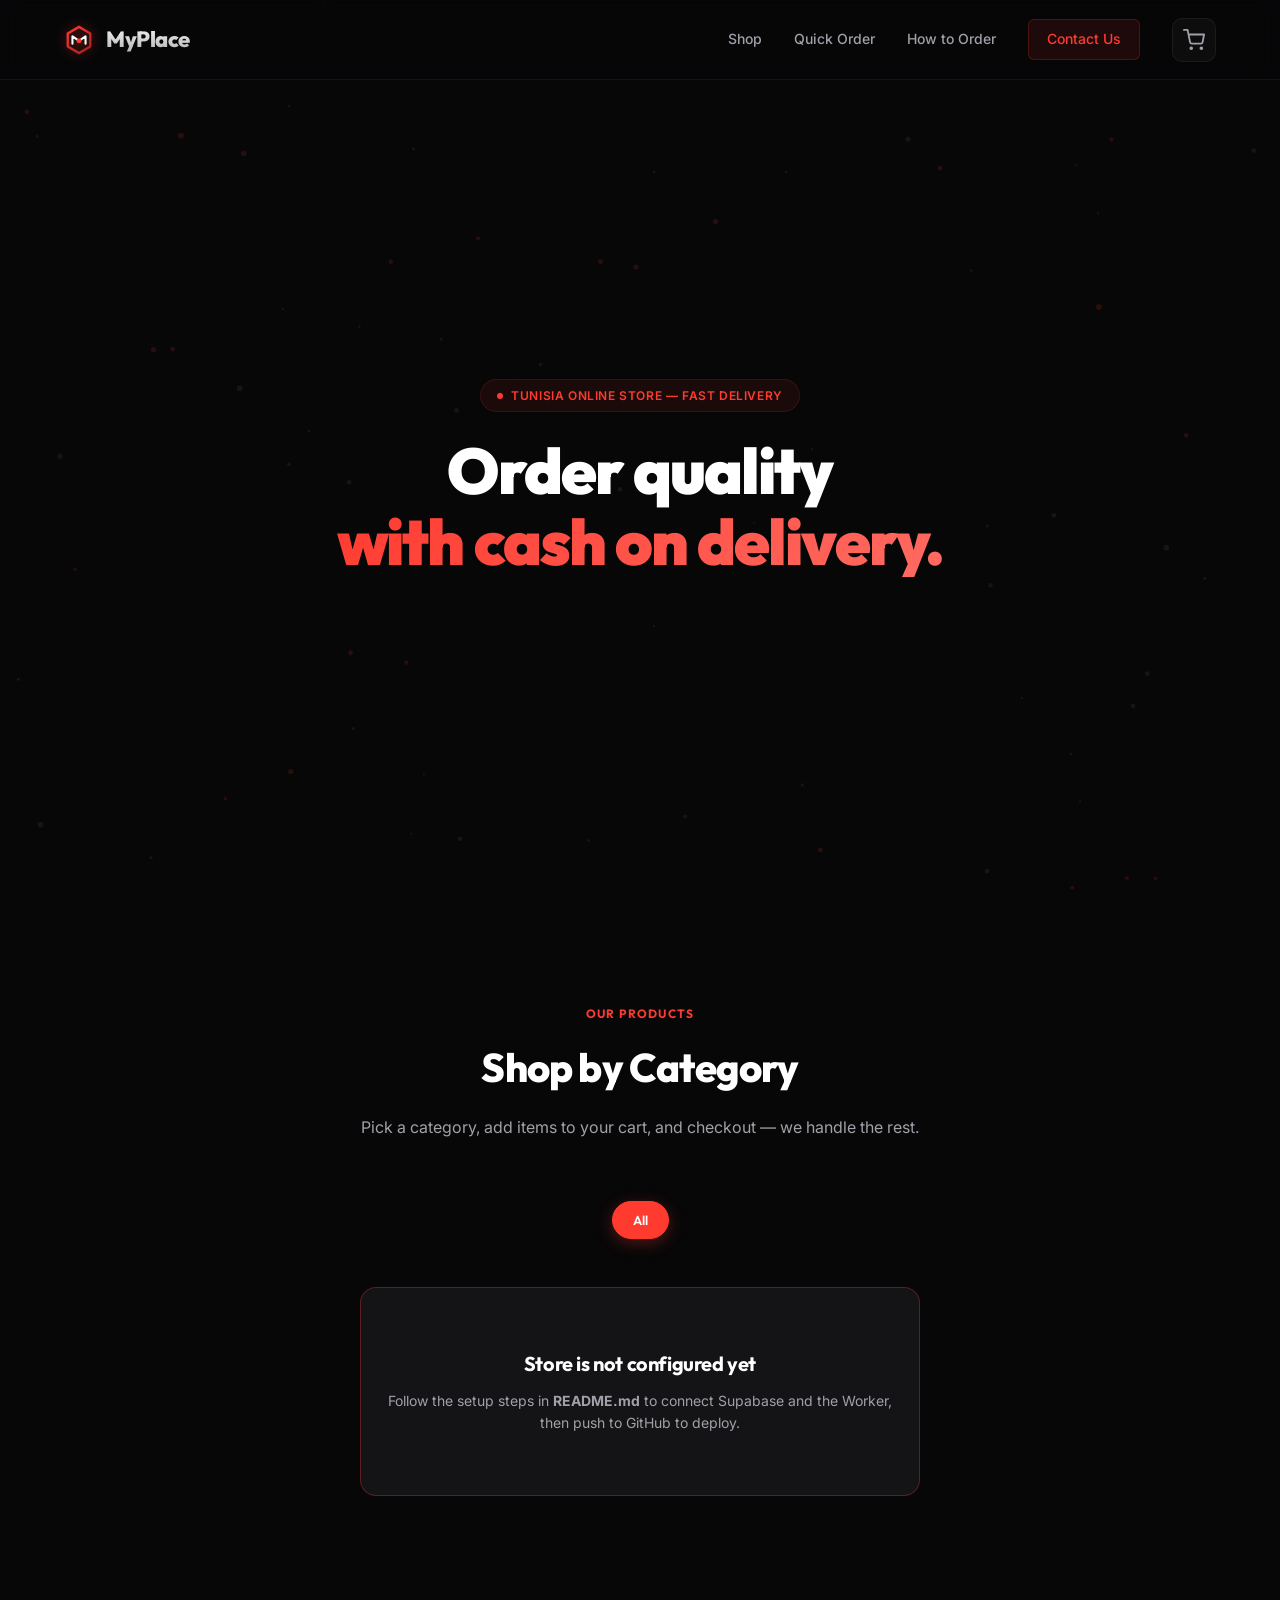
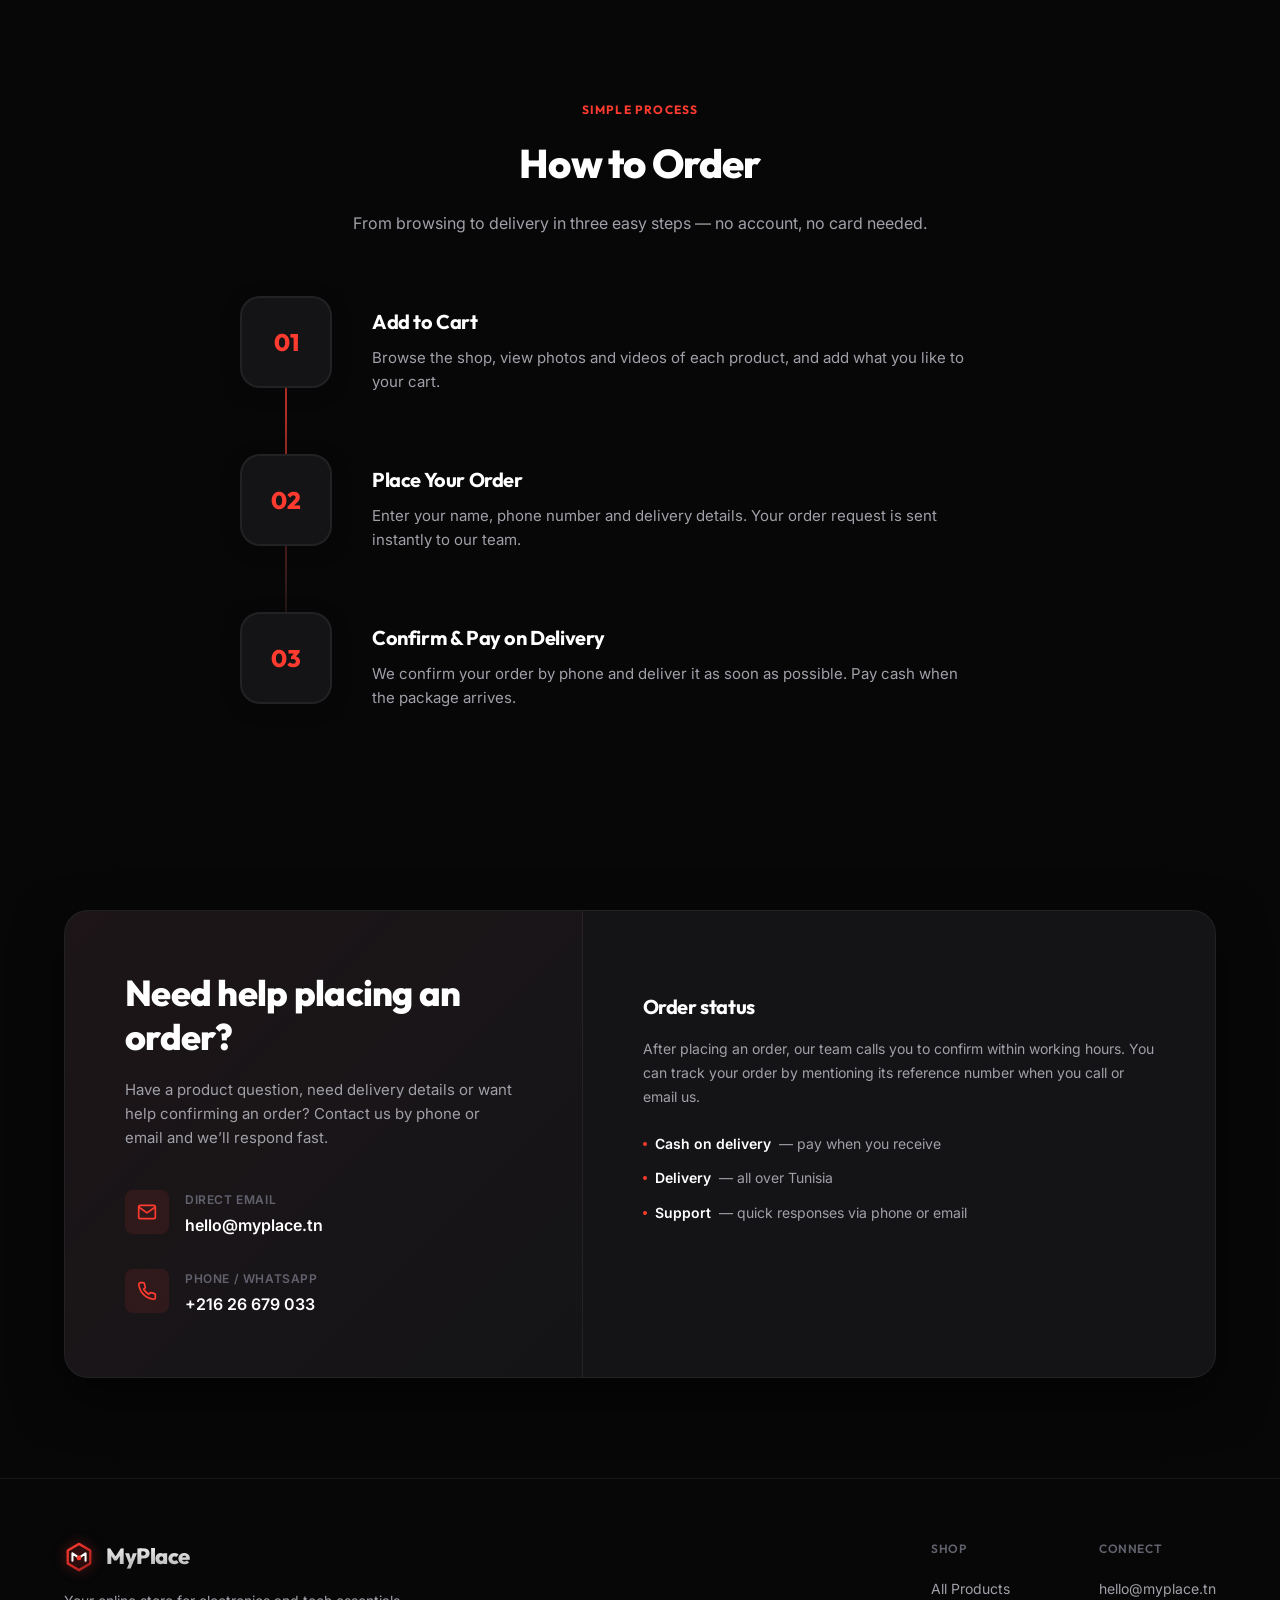
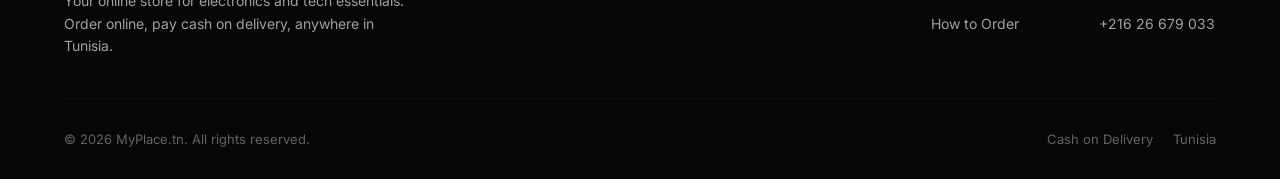
==== commit fa42b446: "phase 5" ====
--- a/index.html
+++ b/index.html
@@ -4,7 +4,7 @@
 <head>
     <meta charset="UTF-8">
     <meta name="viewport" content="width=device-width, initial-scale=1.0">
-    <title>MyPlace Online Store — Electronics &amp; More in Tunisia | Cash on Delivery</title>
+    <title>MyPlace Online Store  &amp; More in Tunisia | Cash on Delivery</title>
     <meta name="description"
         content="Shop electronics, accessories and tech products at MyPlace. Order online in minutes and pay cash on delivery anywhere in Tunisia." />
     <meta name="keywords"
@@ -12,7 +12,7 @@
     <meta name="robots" content="index, follow" />
     <link rel="canonical" href="https://myplace.tn/" />
 
-    <meta property="og:title" content="MyPlace Online Store | Electronics &amp; More in Tunisia" />
+    <meta property="og:title" content="MyPlace Online Store in Tunisia" />
     <meta property="og:description"
         content="Shop electronics, accessories and tech products. Order online and pay cash on delivery anywhere in Tunisia." />
     <meta property="og:type" content="website" />
@@ -87,6 +87,7 @@
 
             <div class="nav-links" id="nav-links">
                 <a href="#shop" class="nav-link">Shop</a>
+                <a href="order.html" class="nav-link">Quick Order</a>
                 <a href="#how" class="nav-link">How to Order</a>
                 <a href="#contact" class="nav-link nav-cta">Contact Us</a>
                 <button class="cart-btn" id="cart-btn" aria-label="Open cart">
@@ -108,6 +109,7 @@
         </div>
         <!-- Mobile Dropdown Menu -->
         <div class="nav-mobile" id="nav-mobile">
+            <a href="order.html" class="mobile-link">Quick Order</a>
             <a href="#shop" class="mobile-link">Shop</a>
             <a href="#how" class="mobile-link">How to Order</a>
             <a href="#contact" class="mobile-link mobile-cta">Contact Us</a>
@@ -121,29 +123,12 @@
             <div class="hero-content hero-content-center">
                 <div class="hero-badge">
                     <span class="badge-dot"></span>
-                    <span class="badge-text">Online Store — Cash on Delivery</span>
+                    <span class="badge-text">Tunisia Online Store — Fast Delivery</span>
                 </div>
                 <h1 class="hero-title">
-                    Shop smart. <span class="gradient-text">Pay on delivery.</span>
+                    Order quality <span class="gradient-text">with cash on delivery.</span>
                 </h1>
-                <p class="hero-subtitle">
-                    Discover curated electronics, accessories and tech essentials.
-                    Order online in minutes — we deliver anywhere in Tunisia and you pay cash at your door.
-                </p>
-                <div class="hero-ctas">
-                    <a href="#shop" class="btn-primary">
-                        <span>Shop Now</span>
-                        <svg width="16" height="16" viewBox="0 0 24 24" fill="none" stroke="currentColor"
-                            stroke-width="2.5" stroke-linecap="round" stroke-linejoin="round">
-                            <line x1="5" y1="12" x2="19" y2="12"></line>
-                            <polyline points="12 5 19 12 12 19"></polyline>
-                        </svg>
-                    </a>
-                    <a href="#how" class="btn-ghost">
-                        <span>How to Order</span>
-                    </a>
-                </div>
-            </div>
+           </div>
         </div>
     </section>
 
@@ -207,17 +192,15 @@
                     <div class="step-number">02</div>
                     <div class="step-content">
                         <h4 class="step-title">Place Your Order</h4>
-                        <p class="step-desc">Enter your name, phone number and delivery address. Your order goes
-                            directly to our team.</p>
-                    </div>
-                </div>
-
+                        <p class="step-desc">Enter your name, phone number and delivery details. Your order request is sent instantly to our team.</p>
+                    </div>
+                </div>
+ 
                 <div class="timeline-step">
                     <div class="step-number">03</div>
                     <div class="step-content">
                         <h4 class="step-title">Confirm &amp; Pay on Delivery</h4>
-                        <p class="step-desc">We call you to confirm availability and delivery time. You pay cash when
-                            your order arrives.</p>
+                        <p class="step-desc">We confirm your order by phone and deliver it as soon as possible. Pay cash when the package arrives.</p>
                     </div>
                 </div>
             </div>
@@ -230,9 +213,8 @@
             <div class="contact-card reveal-on-scroll">
                 <div class="contact-grid">
                     <div class="contact-info">
-                        <h2 class="contact-title">Need help with your order?</h2>
-                        <p class="contact-sub">Questions about a product, delivery time or an existing order? Reach us
-                            directly and we'll respond quickly.</p>
+                        <h2 class="contact-title">Need help placing an order?</h2>
+                        <p class="contact-sub">Have a product question, need delivery details or want help confirming an order? Contact us by phone or email and we’ll respond fast.</p>
 
                         <div class="info-list">
                             <div class="info-item">
@@ -261,7 +243,7 @@
                                 </div>
                                 <div class="info-text">
                                     <span class="info-label">Phone / WhatsApp</span>
-                                    <a href="tel:+21600000000" class="info-link">+216 00 000 000</a>
+                                    <a href="tel:+21626679033" class="info-link">+216 26 679 033</a>
                                 </div>
                             </div>
                         </div>
@@ -319,7 +301,7 @@
                     <div class="footer-nav-col">
                         <h4>Connect</h4>
                         <a href="mailto:hello@myplace.tn">hello@myplace.tn</a>
-                        <a href="tel:+21600000000">+216 00 000 000</a>
+                        <a href="tel:+21626679033">+216 26 679 033</a>
                     </div>
                 </div>
             </div>
@@ -402,12 +384,38 @@
                 </div>
                 <div class="form-group">
                     <label for="c-city" class="form-label">City</label>
-                    <input type="text" id="c-city" name="city" class="form-input" placeholder="e.g. Tunis" required>
+                    <select id="c-city" name="city" class="form-input form-select" required>
+                        <option value="">Select your city</option>
+                        <option value="Tunis">Tunis</option>
+                        <option value="Ariana">Ariana</option>
+                        <option value="Ben Arous">Ben Arous</option>
+                        <option value="Manouba">Manouba</option>
+                        <option value="Nabeul">Nabeul</option>
+                        <option value="Bizerte">Bizerte</option>
+                        <option value="Zaghouan">Zaghouan</option>
+                        <option value="Beja">Beja</option>
+                        <option value="Jendouba">Jendouba</option>
+                        <option value="Kef">Kef</option>
+                        <option value="Siliana">Siliana</option>
+                        <option value="Sousse">Sousse</option>
+                        <option value="Monastir">Monastir</option>
+                        <option value="Mahdia">Mahdia</option>
+                        <option value="Kairouan">Kairouan</option>
+                        <option value="Sfax">Sfax</option>
+                        <option value="Gabes">Gabes</option>
+                        <option value="Medenine">Medenine</option>
+                        <option value="Tataouine">Tataouine</option>
+                        <option value="Kebili">Kebili</option>
+                        <option value="Tozeur">Tozeur</option>
+                        <option value="Gafsa">Gafsa</option>
+                        <option value="Kasserine">Kasserine</option>
+                        <option value="Sidi Bouzid">Sidi Bouzid</option>
+                    </select>
                 </div>
                 <div class="form-group">
                     <label for="c-address" class="form-label">Delivery Address</label>
                     <textarea id="c-address" name="address" rows="2" class="form-input form-textarea"
-                        placeholder="Street, building, notes for the delivery driver..." required></textarea>
+                        placeholder="Street, building, neighborhood or delivery notes..." required></textarea>
                 </div>
                 <div class="form-group">
                     <label for="c-notes" class="form-label">Order Notes (optional)</label>
--- a/style.css
+++ b/style.css
@@ -57,6 +57,15 @@
     -webkit-font-smoothing: antialiased;
 }
 
+/* Ensure elements using the HTML "hidden" attribute are actually hidden.
+   Some browsers' user-agent rules set [hidden] { display: none } but author
+   styles can accidentally override that. This rule restores the expected
+   behavior and prevents UI elements (lightbox, checkout success, etc.) from
+   appearing when they should be hidden. */
+[hidden] {
+    display: none !important;
+}
+
 /* Interactive Background Canvas */
 #hero-canvas {
     position: fixed;
@@ -399,8 +408,24 @@
 .hero-subtitle {
     font-size: 18px;
     color: var(--text-secondary);
-    margin-bottom: 40px;
+    margin-bottom: 24px;
     max-width: 580px;
+}
+
+.hero-note {
+    color: var(--text-secondary);
+    font-size: 14px;
+    max-width: 580px;
+    margin-bottom: 32px;
+}
+
+.hero-note a {
+    color: var(--brand-primary);
+    text-decoration: none;
+}
+
+.hero-note a:hover {
+    text-decoration: underline;
 }
 
 .hero-ctas {
@@ -1862,6 +1887,12 @@
     box-shadow: 0 2px 10px rgba(255, 59, 48, 0.4);
 }
 
+.product-badge.sponsored {
+    background: linear-gradient(90deg, #ffd27a 0%, #ffb84d 100%);
+    color: #111111;
+    box-shadow: 0 4px 18px rgba(255, 184, 77, 0.14);
+}
+
 .product-video-tag {
     position: absolute;
     bottom: 14px;
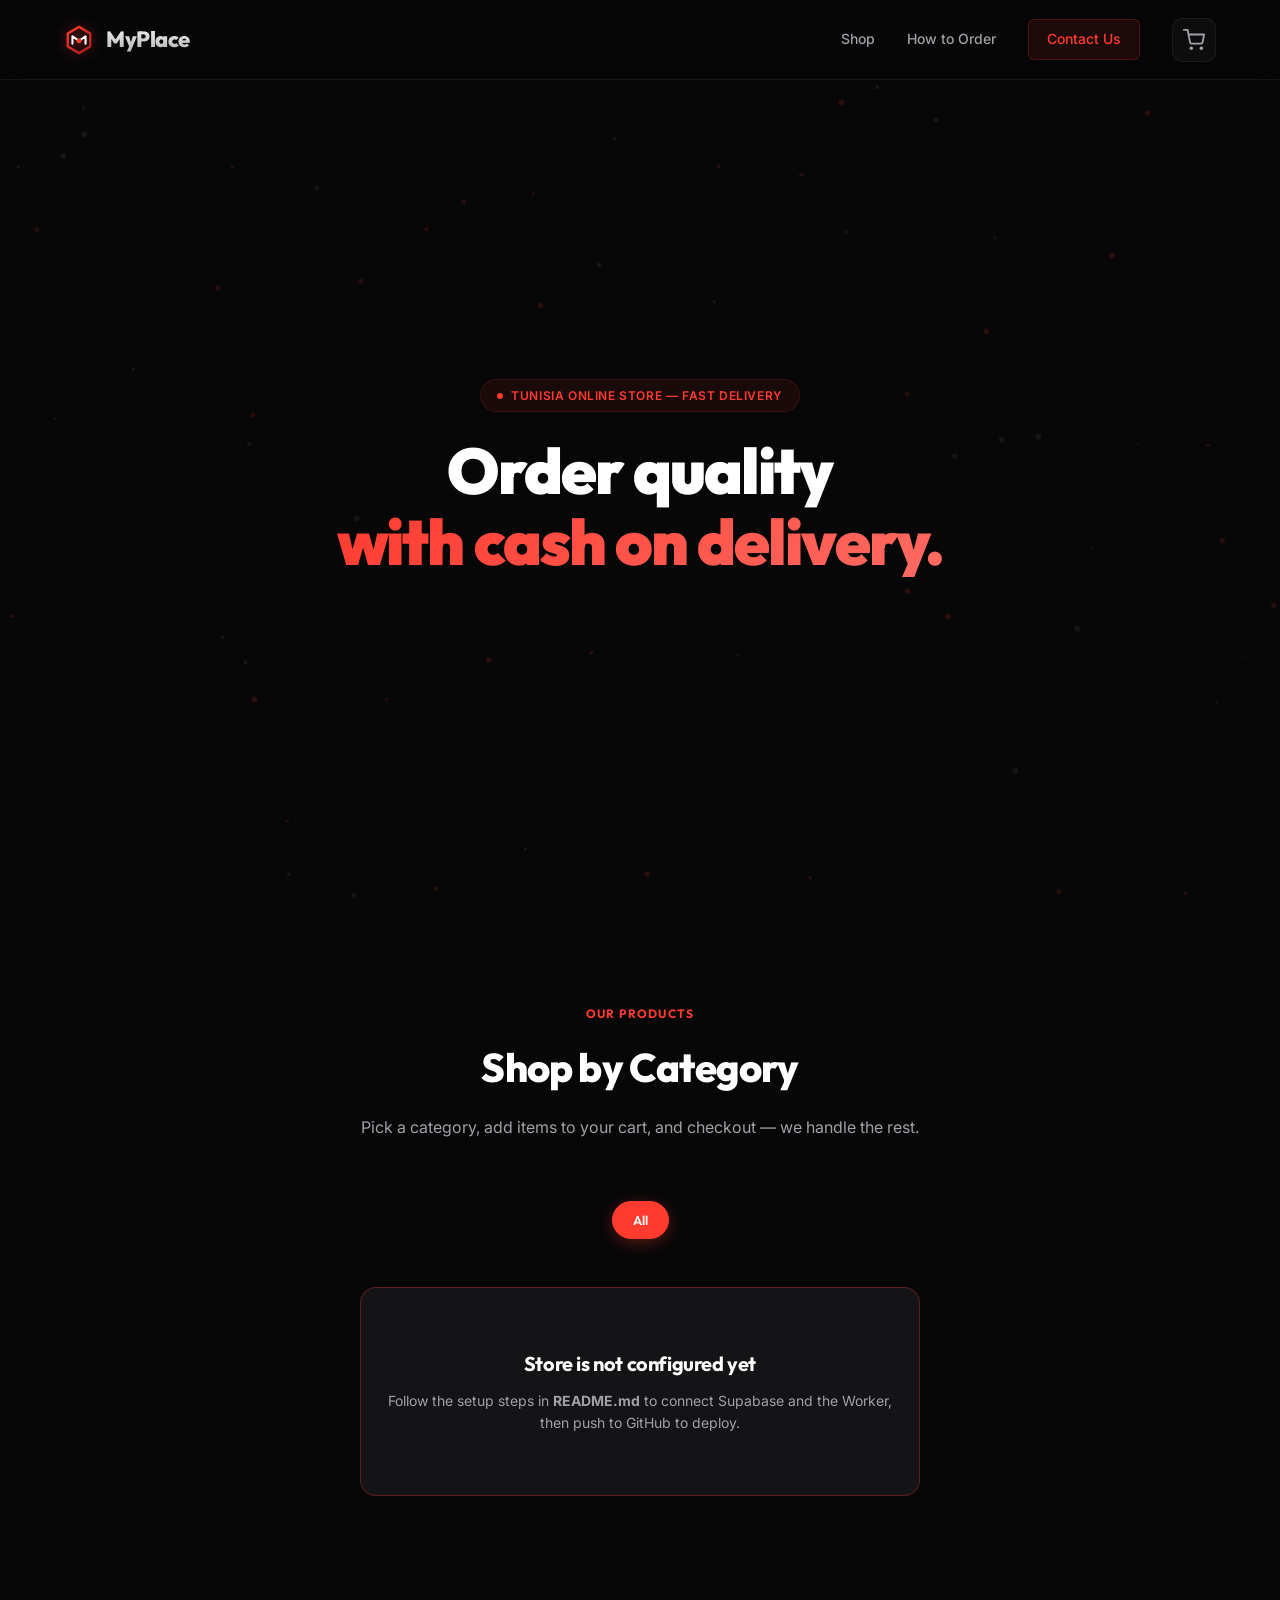
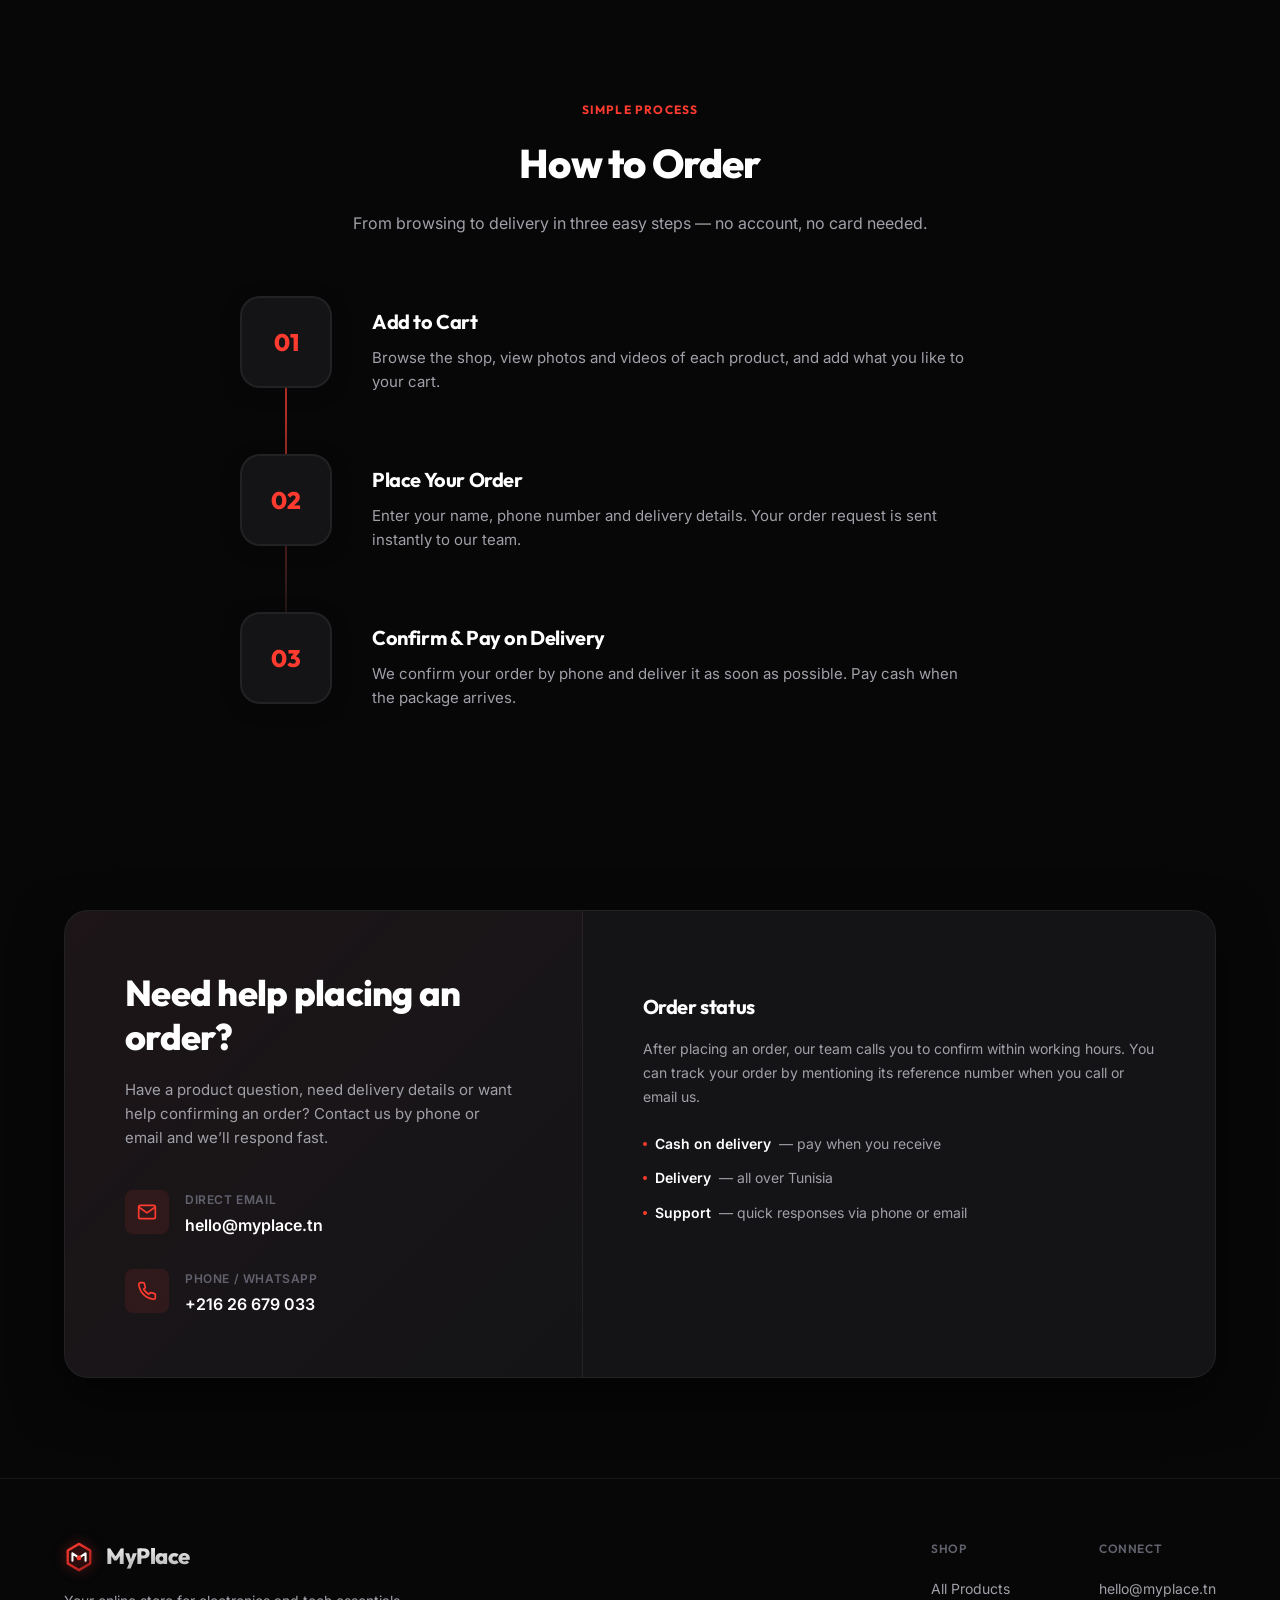
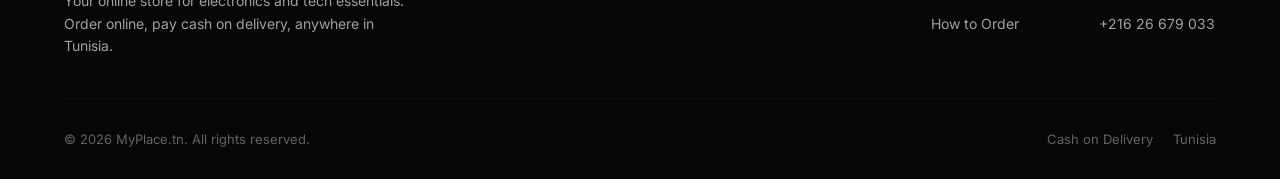
==== commit 3d2763ff: "phase 6" ====
--- a/index.html
+++ b/index.html
@@ -87,7 +87,6 @@
 
             <div class="nav-links" id="nav-links">
                 <a href="#shop" class="nav-link">Shop</a>
-                <a href="order.html" class="nav-link">Quick Order</a>
                 <a href="#how" class="nav-link">How to Order</a>
                 <a href="#contact" class="nav-link nav-cta">Contact Us</a>
                 <button class="cart-btn" id="cart-btn" aria-label="Open cart">
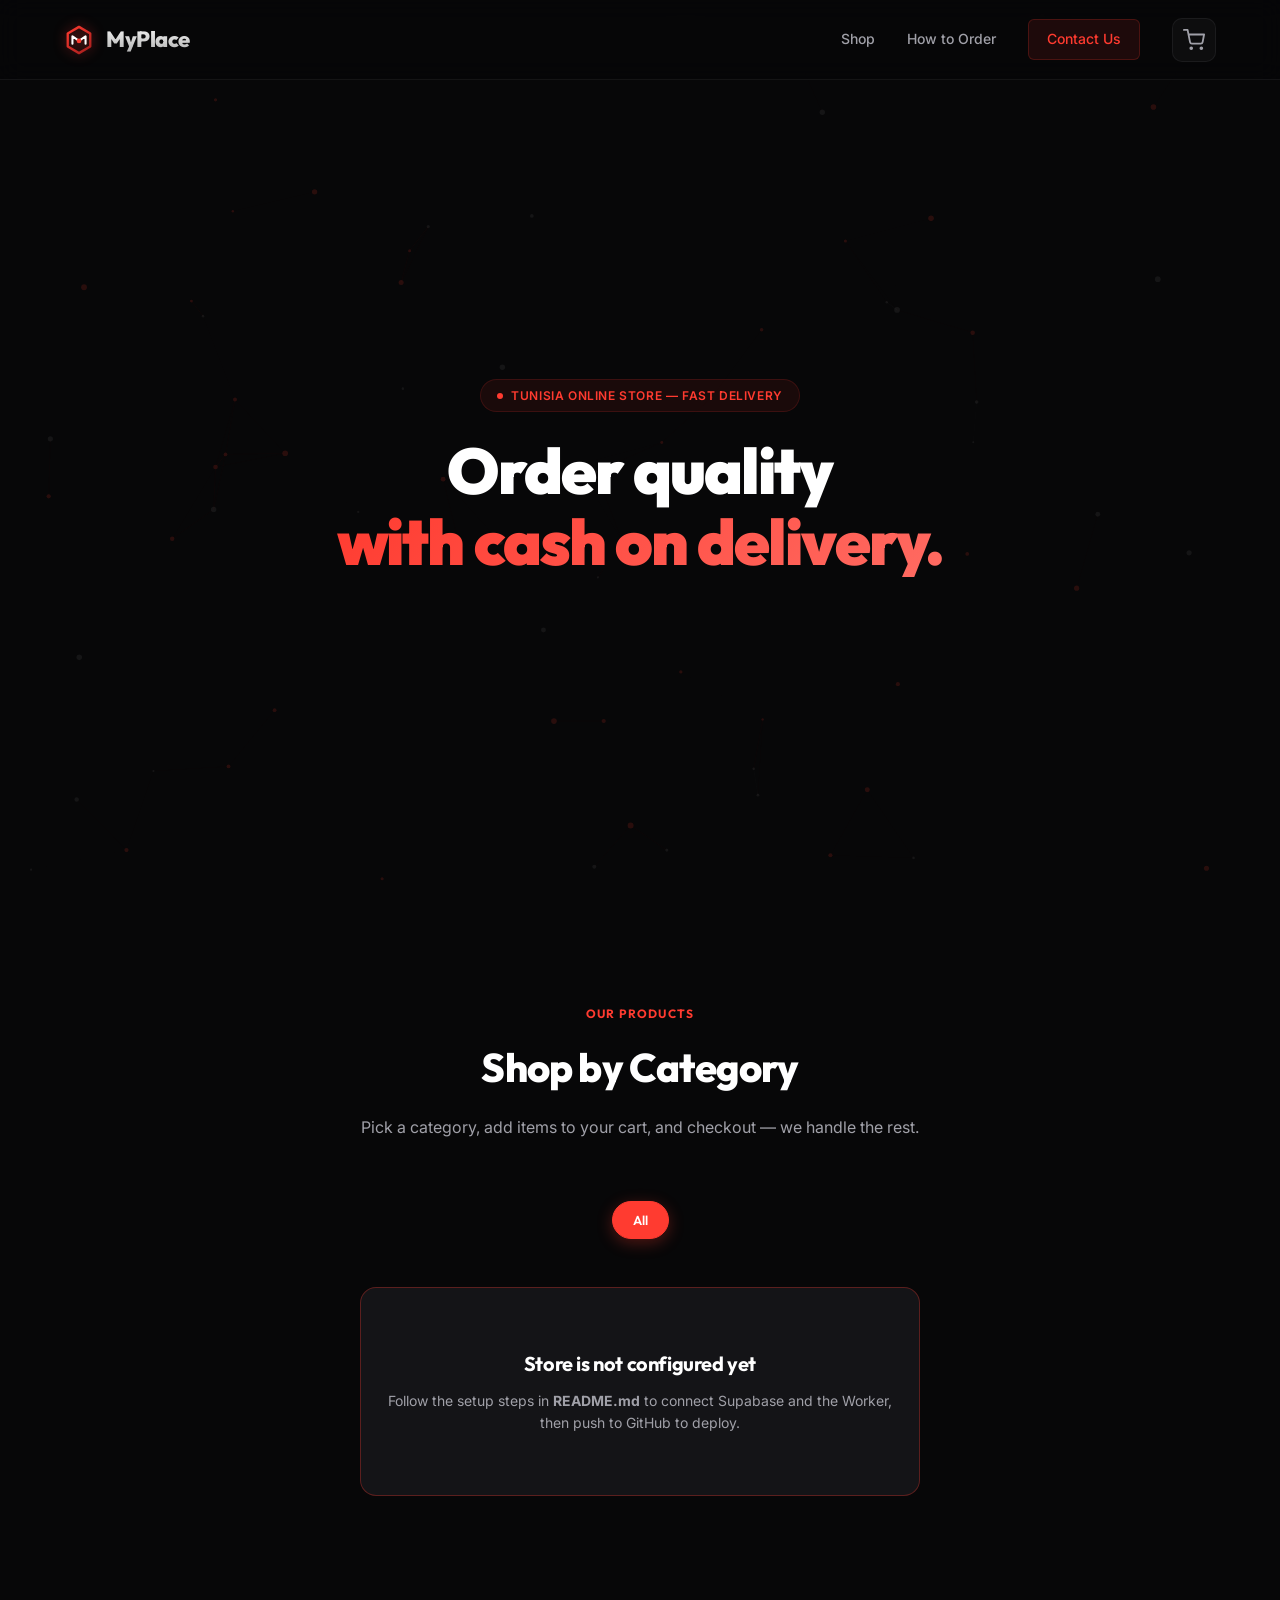
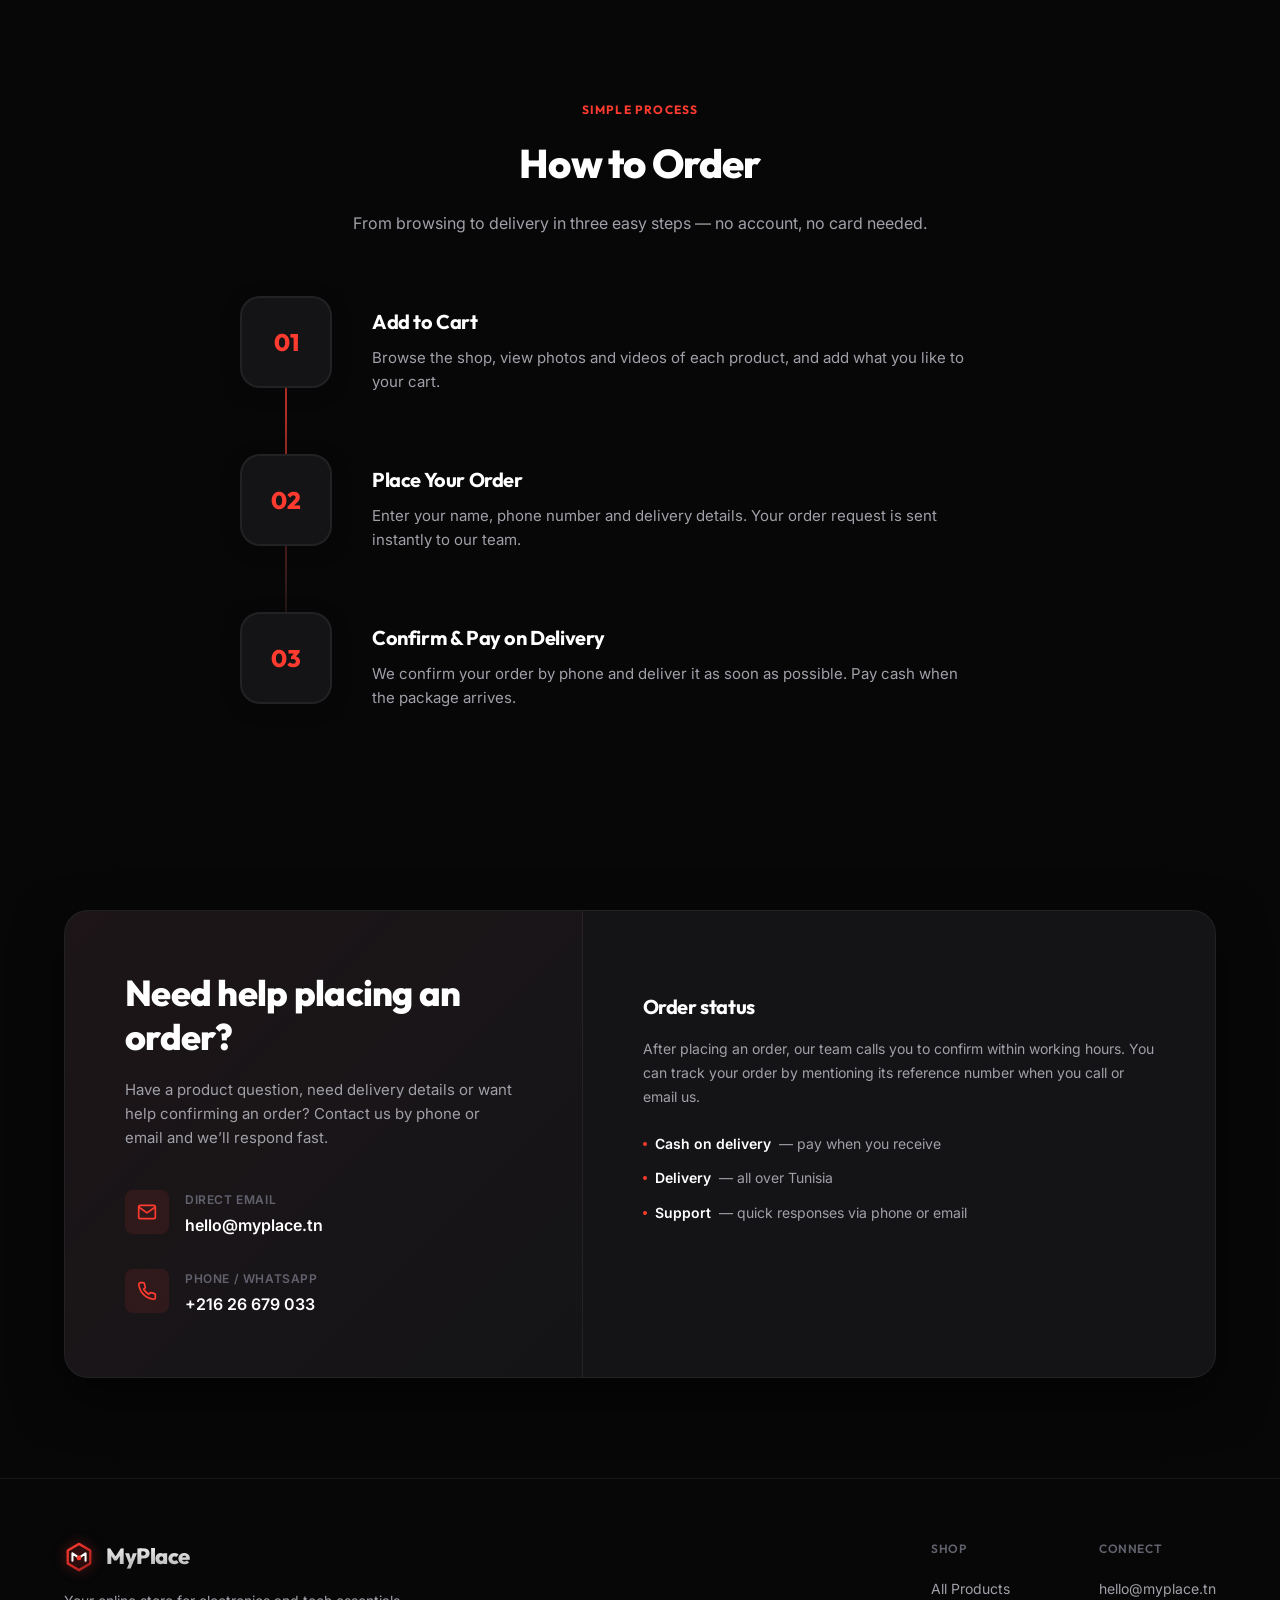
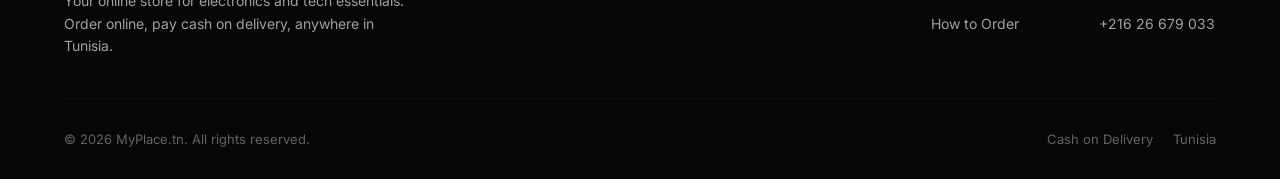
==== commit 98d8e2cf: "new updateii" ====
--- a/index.html
+++ b/index.html
@@ -50,13 +50,7 @@
     </script>
 
     <!-- Runtime configuration (injected at deploy time from GitHub secrets) -->
-    <script>
-        window.CONFIG = {
-            SUPABASE_URL: "__SUPABASE_URL__",
-            SUPABASE_ANON_KEY: "__SUPABASE_ANON_KEY__",
-            API_URL: "__API_URL__"
-        };
-    </script>
+    <script src="config.js"></script>
 </head>
 
 <body>
@@ -108,7 +102,6 @@
         </div>
         <!-- Mobile Dropdown Menu -->
         <div class="nav-mobile" id="nav-mobile">
-            <a href="order.html" class="mobile-link">Quick Order</a>
             <a href="#shop" class="mobile-link">Shop</a>
             <a href="#how" class="mobile-link">How to Order</a>
             <a href="#contact" class="mobile-link mobile-cta">Contact Us</a>
@@ -315,31 +308,6 @@
         </div>
     </footer>
 
-    <!-- Product Lightbox -->
-    <div class="lightbox" id="lightbox" hidden>
-        <div class="lightbox-backdrop" id="lightbox-backdrop"></div>
-        <div class="lightbox-card">
-            <button class="lightbox-close" id="lightbox-close" aria-label="Close">×</button>
-            <div class="lightbox-media">
-                <div class="lightbox-stage" id="lightbox-stage"></div>
-                <div class="lightbox-tabs" id="lightbox-tabs"></div>
-                <div class="lightbox-thumbs" id="lightbox-thumbs"></div>
-            </div>
-            <div class="lightbox-info">
-                <span class="lightbox-category" id="lightbox-category"></span>
-                <h3 class="lightbox-name" id="lightbox-name"></h3>
-                <p class="lightbox-desc" id="lightbox-desc"></p>
-                <div class="lightbox-price-row">
-                    <span class="lightbox-price" id="lightbox-price"></span>
-                    <span class="stock-label" id="lightbox-stock"></span>
-                </div>
-                <button class="btn-primary lightbox-add" id="lightbox-add">
-                    <span>Add to Cart</span>
-                </button>
-            </div>
-        </div>
-    </div>
-
     <!-- Cart Drawer -->
     <div class="cart-overlay" id="cart-overlay"></div>
     <aside class="cart-drawer" id="cart-drawer" aria-label="Shopping cart">
--- a/style.css
+++ b/style.css
@@ -1930,6 +1930,12 @@
     font-size: 18px;
     font-weight: 700;
     margin-bottom: 8px;
+    cursor: pointer;
+    transition: color var(--transition-fast);
+}
+
+.product-name:hover {
+    color: var(--brand-primary);
 }
 
 .product-desc {
@@ -2573,3 +2579,143 @@
         padding: 12px;
     }
 }
+
+/* ==========================================================================
+   PRODUCT PAGE (product.html?id=...)
+   ========================================================================== */
+
+.pd-section {
+    padding-top: 140px;
+    padding-bottom: 80px;
+    min-height: 100vh;
+    position: relative;
+    z-index: 10;
+}
+
+.pd-state {
+    display: grid;
+    grid-template-columns: repeat(3, 1fr);
+    gap: 20px;
+}
+
+.pd-state.pd-message {
+    display: flex;
+    flex-direction: column;
+    align-items: center;
+    text-align: center;
+    gap: 14px;
+    background: var(--bg-card);
+    border: 1px solid var(--border-color);
+    border-radius: 24px;
+    padding: 70px 30px;
+    max-width: 560px;
+    margin: 0 auto;
+}
+
+.pd-state.pd-message h3 {
+    font-family: var(--font-headings);
+    font-size: 22px;
+    font-weight: 700;
+}
+
+.pd-state.pd-message p {
+    color: var(--text-secondary);
+    font-size: 15px;
+    margin-bottom: 10px;
+}
+
+.pd-card {
+    background: var(--bg-card);
+    border: 1px solid var(--border-color);
+    border-radius: 24px;
+    overflow: hidden;
+    box-shadow: 0 20px 50px rgba(0, 0, 0, 0.5);
+}
+
+.pd-grid {
+    display: grid;
+    grid-template-columns: 1.05fr 1fr;
+}
+
+.pd-media {
+    background: #0a0a0b;
+    display: flex;
+    flex-direction: column;
+    padding: 34px 24px 22px;
+    min-height: 480px;
+}
+
+.pd-stage {
+    flex: 1;
+    display: flex;
+    align-items: center;
+    justify-content: center;
+    min-height: 300px;
+    margin-bottom: 16px;
+}
+
+.pd-info {
+    padding: 44px;
+    display: flex;
+    flex-direction: column;
+    align-items: flex-start;
+}
+
+.pd-qty {
+    margin-bottom: 28px;
+}
+
+.pd-order {
+    width: 100%;
+}
+
+.pd-ref {
+    font-family: var(--font-headings);
+    font-weight: 600;
+    color: var(--brand-primary) !important;
+}
+
+.pd-perks {
+    list-style: none;
+    width: 100%;
+    margin-top: 26px;
+    padding-top: 22px;
+    border-top: 1px solid var(--border-color);
+    display: flex;
+    flex-direction: column;
+    gap: 10px;
+}
+
+.pd-perks li {
+    color: var(--text-secondary);
+    font-size: 13.5px;
+    padding-left: 22px;
+    position: relative;
+}
+
+.pd-perks li::before {
+    content: '';
+    position: absolute;
+    left: 0;
+    top: 6px;
+    width: 8px;
+    height: 8px;
+    border-radius: 50%;
+    background: rgba(255, 59, 48, 0.9);
+    box-shadow: 0 0 8px rgba(255, 59, 48, 0.5);
+}
+
+@media (max-width: 900px) {
+    .pd-grid {
+        grid-template-columns: 1fr;
+    }
+    .pd-media {
+        min-height: 380px;
+    }
+    .pd-info {
+        padding: 32px 24px;
+    }
+    .pd-section {
+        padding-top: 120px;
+    }
+}
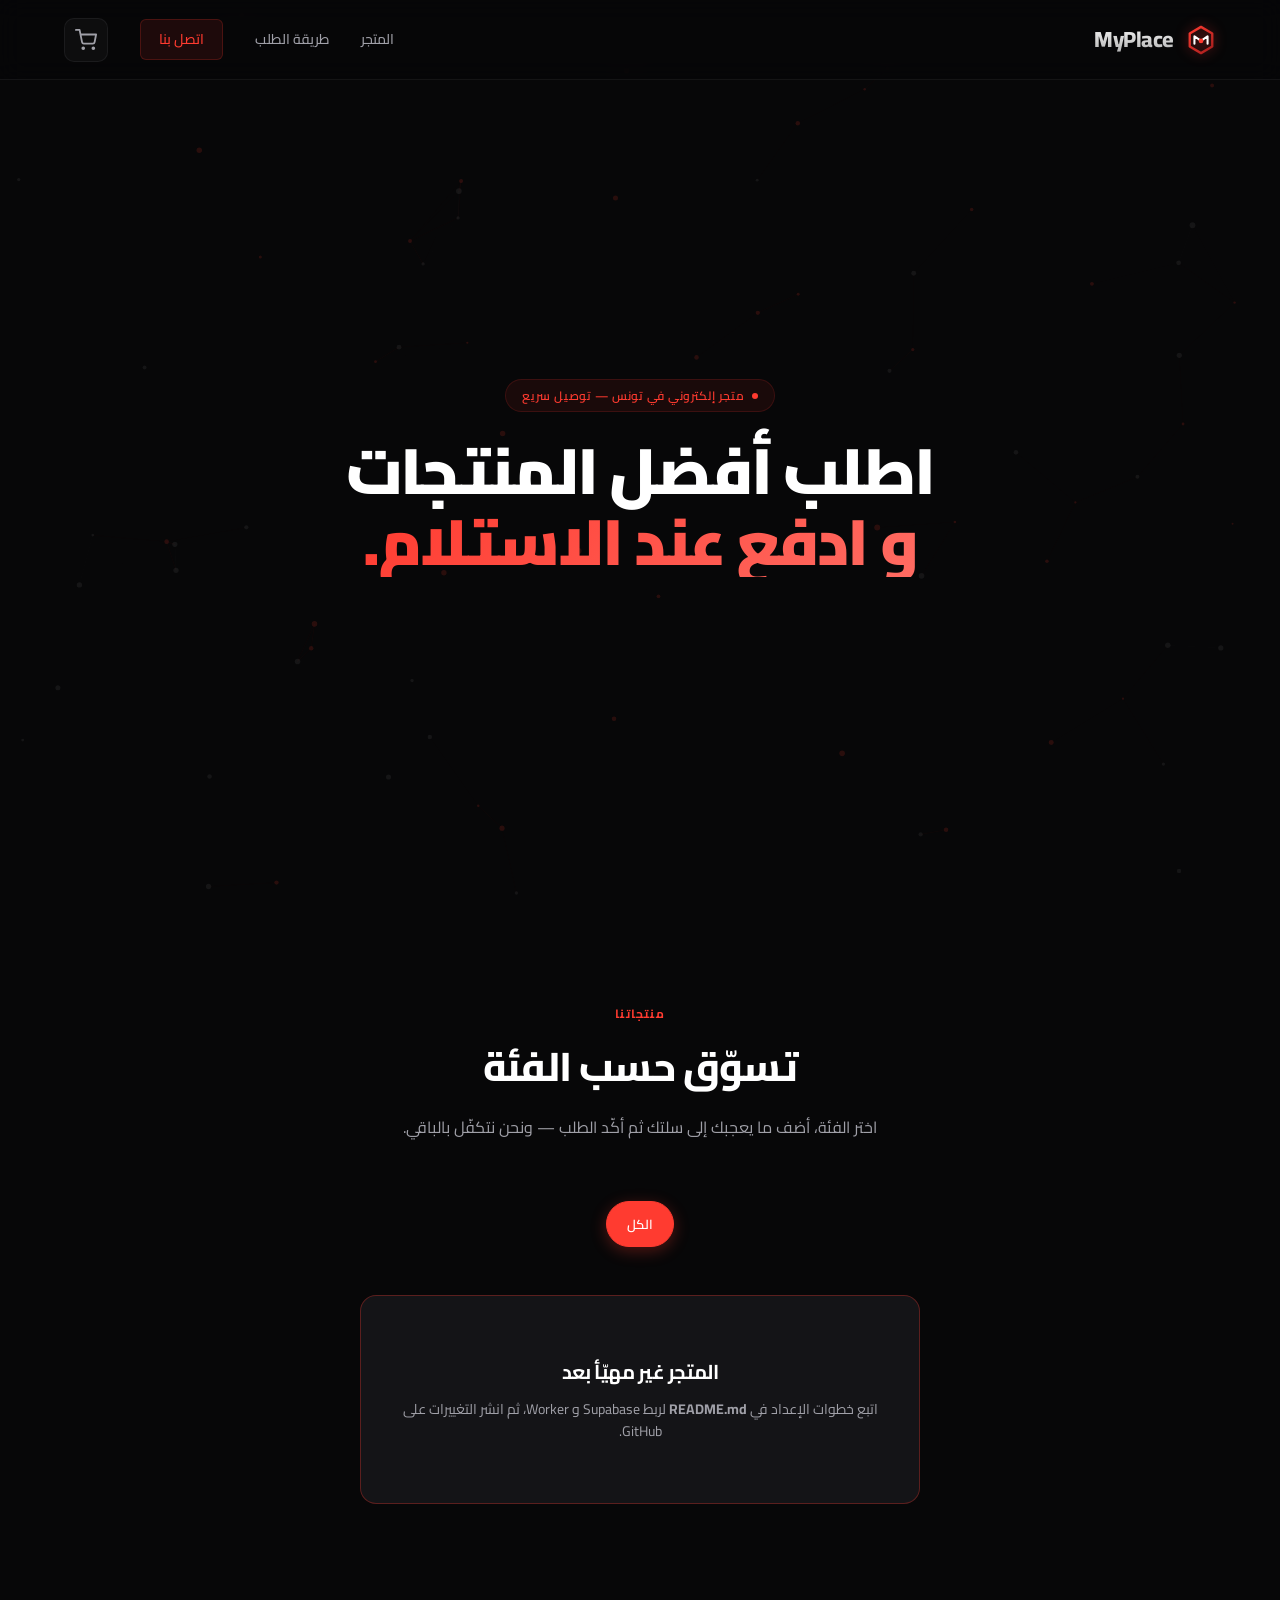
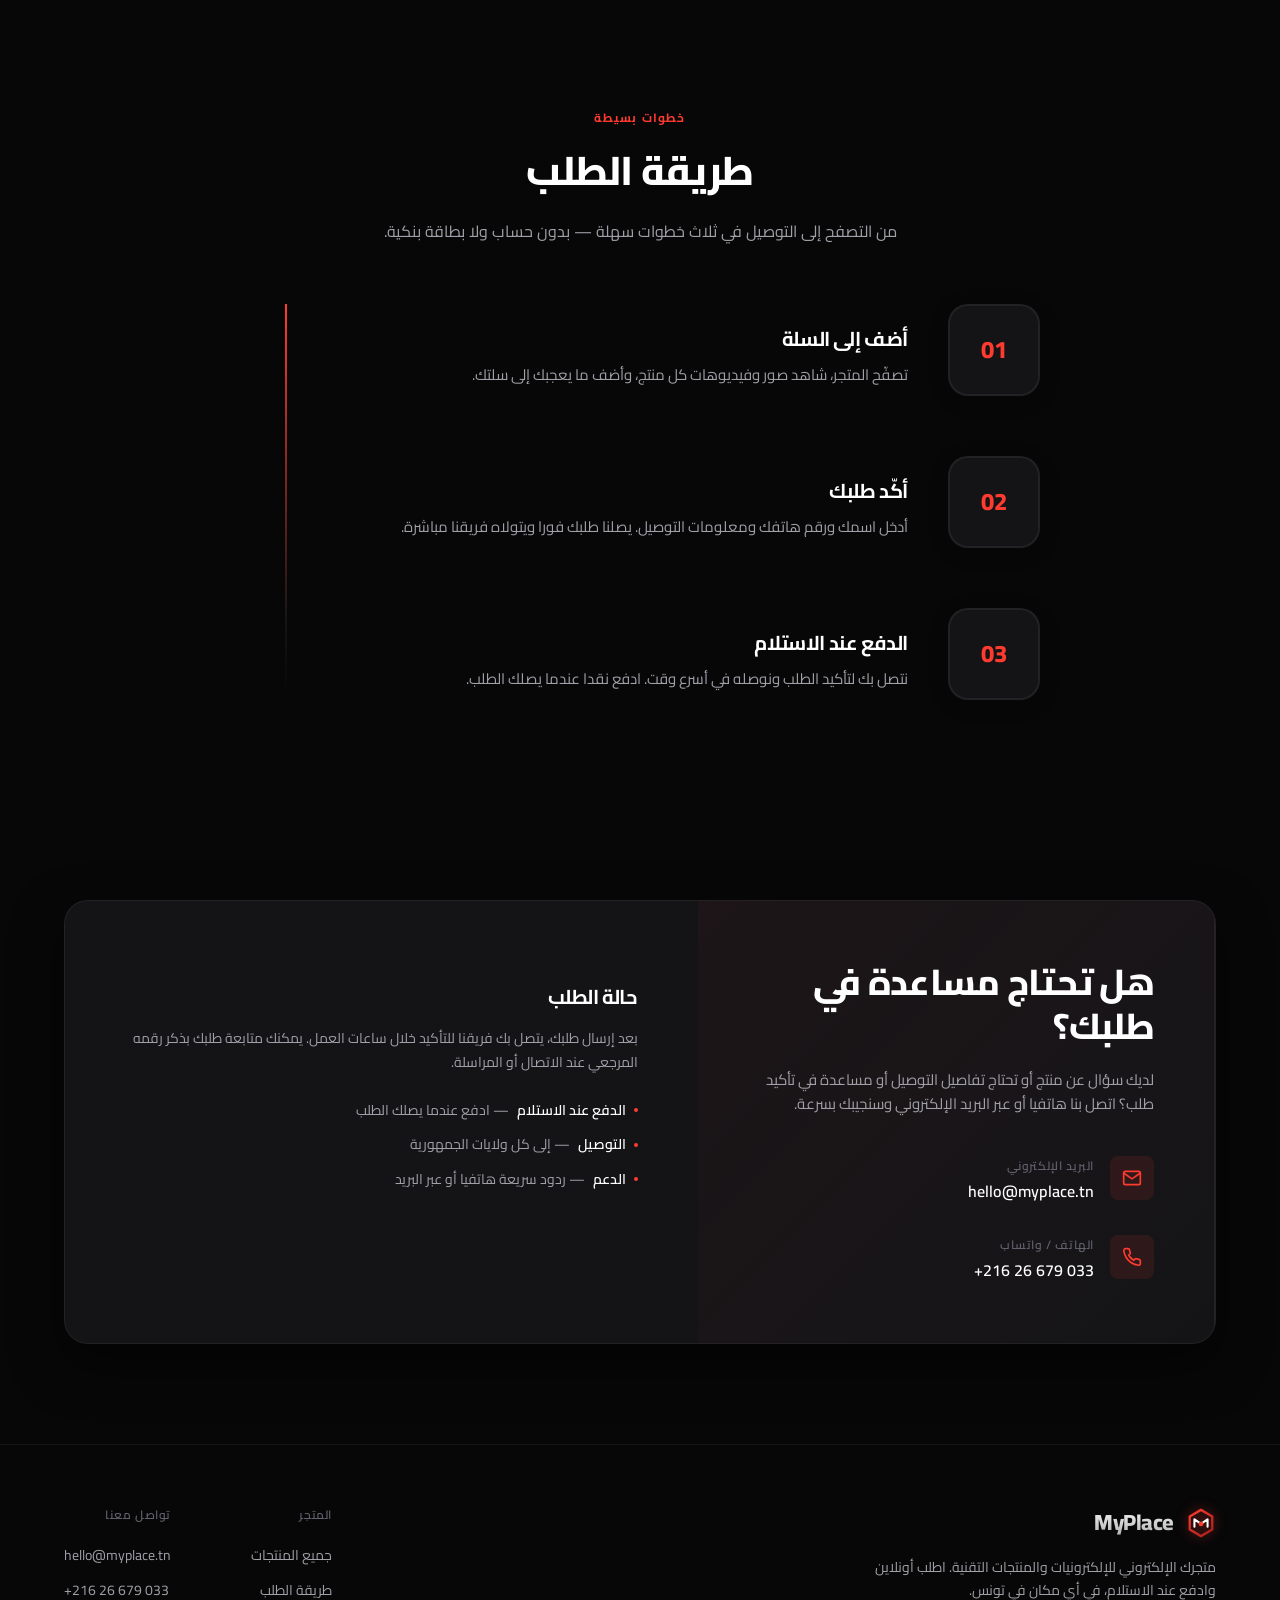
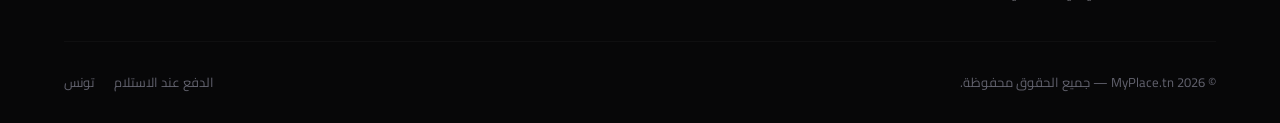
==== commit ba1ef2ea: "new updateiim" ====
--- a/index.html
+++ b/index.html
@@ -1,31 +1,32 @@
 <!DOCTYPE html>
-<html lang="en">
+<html lang="ar" dir="rtl">
 
 <head>
     <meta charset="UTF-8">
     <meta name="viewport" content="width=device-width, initial-scale=1.0">
-    <title>MyPlace Online Store  &amp; More in Tunisia | Cash on Delivery</title>
+    <title>MyPlace | متجر إلكتروني في تونس — الدفع عند الاستلام</title>
     <meta name="description"
-        content="Shop electronics, accessories and tech products at MyPlace. Order online in minutes and pay cash on delivery anywhere in Tunisia." />
+        content="تسوّق الإلكترونيات والإكسسوارات والمنتجات التقنية من MyPlace. اطلب أونلاين في دقائق وادفع نقدا عند الاستلام في كل تونس." />
     <meta name="keywords"
-        content="online store Tunisia, buy electronics Tunisia, cash on delivery Tunisia, MyPlace store, tech products, order online Tunisia, livraison Tunisie, boutique en ligne Tunisie" />
+        content="متجر اونلاين تونس, شراء اونلاين تونس, الدفع عند الاستلام, MyPlace, منتجات تقنية, كوموند أونلاين, boutique en ligne Tunisie" />
     <meta name="robots" content="index, follow" />
     <link rel="canonical" href="https://myplace.tn/" />
 
-    <meta property="og:title" content="MyPlace Online Store in Tunisia" />
+    <meta property="og:title" content="MyPlace — متجر إلكتروني في تونس" />
     <meta property="og:description"
-        content="Shop electronics, accessories and tech products. Order online and pay cash on delivery anywhere in Tunisia." />
+        content="تسوّق الإلكترونيات والإكسسوارات والمنتجات التقنية. اطلب أونلاين وادفع نقدا عند الاستلام في كل تونس." />
     <meta property="og:type" content="website" />
     <meta property="og:url" content="https://myplace.tn/" />
     <meta property="og:image" content="https://myplace.tn/og-image.png" />
     <meta property="og:site_name" content="MyPlace" />
+    <meta property="og:locale" content="ar_TN" />
     <meta name="twitter:card" content="summary_large_image" />
 
     <!-- Google Fonts -->
     <link rel="preconnect" href="https://fonts.googleapis.com">
     <link rel="preconnect" href="https://fonts.gstatic.com" crossorigin>
     <link
-        href="https://fonts.googleapis.com/css2?family=Inter:wght@300;400;500;600;700&family=Outfit:wght@400;500;600;700;800;900&display=swap"
+        href="https://fonts.googleapis.com/css2?family=Cairo:wght@400;600;700;800;900&display=swap"
         rel="stylesheet">
 
     <!-- Stylesheets -->
@@ -39,9 +40,9 @@
         "name": "MyPlace",
         "url": "https://myplace.tn/",
         "logo": "https://myplace.tn/og-image.png",
-        "description": "Online store for electronics, accessories and tech products with cash on delivery in Tunisia.",
+        "description": "متجر إلكتروني للإلكترونيات والإكسسوارات والمنتجات التقنية مع الدفع عند الاستلام في تونس.",
         "currenciesAccepted": "TND",
-        "paymentAccepted": "Cash on Delivery",
+        "paymentAccepted": "الدفع عند الاستلام",
         "address": {
             "@type": "PostalAddress",
             "addressCountry": "TN"
@@ -80,10 +81,10 @@
             </a>
 
             <div class="nav-links" id="nav-links">
-                <a href="#shop" class="nav-link">Shop</a>
-                <a href="#how" class="nav-link">How to Order</a>
-                <a href="#contact" class="nav-link nav-cta">Contact Us</a>
-                <button class="cart-btn" id="cart-btn" aria-label="Open cart">
+                <a href="#shop" class="nav-link">المتجر</a>
+                <a href="#how" class="nav-link">طريقة الطلب</a>
+                <a href="#contact" class="nav-link nav-cta">اتصل بنا</a>
+                <button class="cart-btn" id="cart-btn" aria-label="فتح السلة">
                     <svg width="22" height="22" viewBox="0 0 24 24" fill="none" stroke="currentColor"
                         stroke-width="2" stroke-linecap="round" stroke-linejoin="round">
                         <circle cx="9" cy="21" r="1"></circle>
@@ -94,7 +95,7 @@
                 </button>
             </div>
 
-            <button class="nav-hamburger" id="nav-hamburger" aria-label="Toggle menu" aria-expanded="false">
+            <button class="nav-hamburger" id="nav-hamburger" aria-label="فتح القائمة" aria-expanded="false">
                 <span></span>
                 <span></span>
                 <span></span>
@@ -102,10 +103,10 @@
         </div>
         <!-- Mobile Dropdown Menu -->
         <div class="nav-mobile" id="nav-mobile">
-            <a href="#shop" class="mobile-link">Shop</a>
-            <a href="#how" class="mobile-link">How to Order</a>
-            <a href="#contact" class="mobile-link mobile-cta">Contact Us</a>
-            <button class="mobile-link mobile-cart-btn" id="mobile-cart-btn">Cart (0)</button>
+            <a href="#shop" class="mobile-link">المتجر</a>
+            <a href="#how" class="mobile-link">طريقة الطلب</a>
+            <a href="#contact" class="mobile-link mobile-cta">اتصل بنا</a>
+            <button class="mobile-link mobile-cart-btn" id="mobile-cart-btn">السلة (0)</button>
         </div>
     </nav>
 
@@ -115,10 +116,10 @@
             <div class="hero-content hero-content-center">
                 <div class="hero-badge">
                     <span class="badge-dot"></span>
-                    <span class="badge-text">Tunisia Online Store — Fast Delivery</span>
+                    <span class="badge-text">متجر إلكتروني في تونس — توصيل سريع</span>
                 </div>
                 <h1 class="hero-title">
-                    Order quality <span class="gradient-text">with cash on delivery.</span>
+                    اطلب أفضل المنتجات <span class="gradient-text">و ادفع عند الاستلام.</span>
                 </h1>
            </div>
         </div>
@@ -128,13 +129,13 @@
     <section class="shop" id="shop">
         <div class="container">
             <div class="section-header reveal-on-scroll">
-                <span class="section-tag">Our Products</span>
-                <h2 class="section-title">Shop by Category</h2>
-                <p class="section-desc">Pick a category, add items to your cart, and checkout — we handle the rest.</p>
+                <span class="section-tag">منتجاتنا</span>
+                <h2 class="section-title">تسوّق حسب الفئة</h2>
+                <p class="section-desc">اختر الفئة، أضف ما يعجبك إلى سلتك ثم أكّد الطلب — ونحن نتكفّل بالباقي.</p>
             </div>
 
             <div class="category-chips reveal-on-scroll" id="category-chips">
-                <button class="chip active" data-category="all">All</button>
+                <button class="chip active" data-category="all">الكل</button>
             </div>
 
             <div class="products-grid reveal-on-scroll" id="products-grid">
@@ -147,14 +148,14 @@
             </div>
 
             <div class="shop-empty" id="shop-empty" hidden>
-                <h3>No products found</h3>
-                <p>Products for this category are on their way. Check back soon.</p>
+                <h3>لا توجد منتجات</h3>
+                <p>منتجات هذه الفئة قادمة قريبا. عد لزيارتنا قريبا.</p>
             </div>
 
             <div class="setup-banner" id="setup-banner" hidden>
-                <h3>Store is not configured yet</h3>
-                <p>Follow the setup steps in <strong>README.md</strong> to connect Supabase and the Worker,
-                    then push to GitHub to deploy.</p>
+                <h3>المتجر غير مهيّأ بعد</h3>
+                <p>اتبع خطوات الإعداد في <strong>README.md</strong> لربط Supabase و Worker،
+                    ثم انشر التغييرات على GitHub.</p>
             </div>
         </div>
     </section>
@@ -163,9 +164,9 @@
     <section class="process" id="how">
         <div class="container">
             <div class="section-header reveal-on-scroll">
-                <span class="section-tag">Simple Process</span>
-                <h2 class="section-title">How to Order</h2>
-                <p class="section-desc">From browsing to delivery in three easy steps — no account, no card needed.</p>
+                <span class="section-tag">خطوات بسيطة</span>
+                <h2 class="section-title">طريقة الطلب</h2>
+                <p class="section-desc">من التصفح إلى التوصيل في ثلاث خطوات سهلة — بدون حساب ولا بطاقة بنكية.</p>
             </div>
 
             <div class="process-timeline reveal-on-scroll">
@@ -174,25 +175,24 @@
                 <div class="timeline-step">
                     <div class="step-number">01</div>
                     <div class="step-content">
-                        <h4 class="step-title">Add to Cart</h4>
-                        <p class="step-desc">Browse the shop, view photos and videos of each product, and add what you
-                            like to your cart.</p>
+                        <h4 class="step-title">أضف إلى السلة</h4>
+                        <p class="step-desc">تصفّح المتجر، شاهد صور وفيديوهات كل منتج، وأضف ما يعجبك إلى سلتك.</p>
                     </div>
                 </div>
 
                 <div class="timeline-step">
                     <div class="step-number">02</div>
                     <div class="step-content">
-                        <h4 class="step-title">Place Your Order</h4>
-                        <p class="step-desc">Enter your name, phone number and delivery details. Your order request is sent instantly to our team.</p>
-                    </div>
-                </div>
- 
+                        <h4 class="step-title">أكّد طلبك</h4>
+                        <p class="step-desc">أدخل اسمك ورقم هاتفك ومعلومات التوصيل. يصلنا طلبك فورا ويتولاه فريقنا مباشرة.</p>
+                    </div>
+                </div>
+
                 <div class="timeline-step">
                     <div class="step-number">03</div>
                     <div class="step-content">
-                        <h4 class="step-title">Confirm &amp; Pay on Delivery</h4>
-                        <p class="step-desc">We confirm your order by phone and deliver it as soon as possible. Pay cash when the package arrives.</p>
+                        <h4 class="step-title">الدفع عند الاستلام</h4>
+                        <p class="step-desc">نتصل بك لتأكيد الطلب ونوصله في أسرع وقت. ادفع نقدا عندما يصلك الطلب.</p>
                     </div>
                 </div>
             </div>
@@ -205,8 +205,8 @@
             <div class="contact-card reveal-on-scroll">
                 <div class="contact-grid">
                     <div class="contact-info">
-                        <h2 class="contact-title">Need help placing an order?</h2>
-                        <p class="contact-sub">Have a product question, need delivery details or want help confirming an order? Contact us by phone or email and we’ll respond fast.</p>
+                        <h2 class="contact-title">هل تحتاج مساعدة في طلبك؟</h2>
+                        <p class="contact-sub">لديك سؤال عن منتج أو تحتاج تفاصيل التوصيل أو مساعدة في تأكيد طلب؟ اتصل بنا هاتفيا أو عبر البريد الإلكتروني وسنجيبك بسرعة.</p>
 
                         <div class="info-list">
                             <div class="info-item">
@@ -220,8 +220,8 @@
                                     </svg>
                                 </div>
                                 <div class="info-text">
-                                    <span class="info-label">Direct Email</span>
-                                    <a href="mailto:hello@myplace.tn" class="info-link">hello@myplace.tn</a>
+                                    <span class="info-label">البريد الإلكتروني</span>
+                                    <a href="mailto:hello@myplace.tn" class="info-link" dir="ltr">hello@myplace.tn</a>
                                 </div>
                             </div>
                             <div class="info-item">
@@ -234,8 +234,8 @@
                                     </svg>
                                 </div>
                                 <div class="info-text">
-                                    <span class="info-label">Phone / WhatsApp</span>
-                                    <a href="tel:+21626679033" class="info-link">+216 26 679 033</a>
+                                    <span class="info-label">الهاتف / واتساب</span>
+                                    <a href="tel:+21626679033" class="info-link" dir="ltr">+216 26 679 033</a>
                                 </div>
                             </div>
                         </div>
@@ -243,13 +243,13 @@
 
                     <div class="contact-form-wrapper">
                         <div class="contact-side-note">
-                            <h3>Order status</h3>
-                            <p>After placing an order, our team calls you to confirm within working hours.
-                                You can track your order by mentioning its reference number when you call or email us.</p>
+                            <h3>حالة الطلب</h3>
+                            <p>بعد إرسال طلبك، يتصل بك فريقنا للتأكيد خلال ساعات العمل.
+                                يمكنك متابعة طلبك بذكر رقمه المرجعي عند الاتصال أو المراسلة.</p>
                             <ul>
-                                <li><span>Cash on delivery</span> — pay when you receive</li>
-                                <li><span>Delivery</span> — all over Tunisia</li>
-                                <li><span>Support</span> — quick responses via phone or email</li>
+                                <li><span>الدفع عند الاستلام</span> — ادفع عندما يصلك الطلب</li>
+                                <li><span>التوصيل</span> — إلى كل ولايات الجمهورية</li>
+                                <li><span>الدعم</span> — ردود سريعة هاتفيا أو عبر البريد</li>
                             </ul>
                         </div>
                     </div>
@@ -281,28 +281,28 @@
                         </svg>
                         <span class="logo-text">MyPlace</span>
                     </a>
-                    <p class="footer-tagline">Your online store for electronics and tech essentials.
-                        Order online, pay cash on delivery, anywhere in Tunisia.</p>
+                    <p class="footer-tagline">متجرك الإلكتروني للإلكترونيات والمنتجات التقنية.
+                        اطلب أونلاين وادفع عند الاستلام، في أي مكان في تونس.</p>
                 </div>
                 <div class="footer-nav">
                     <div class="footer-nav-col">
-                        <h4>Shop</h4>
-                        <a href="#shop">All Products</a>
-                        <a href="#how">How to Order</a>
+                        <h4>المتجر</h4>
+                        <a href="#shop">جميع المنتجات</a>
+                        <a href="#how">طريقة الطلب</a>
                     </div>
                     <div class="footer-nav-col">
-                        <h4>Connect</h4>
-                        <a href="mailto:hello@myplace.tn">hello@myplace.tn</a>
-                        <a href="tel:+21626679033">+216 26 679 033</a>
+                        <h4>تواصل معنا</h4>
+                        <a href="mailto:hello@myplace.tn" dir="ltr">hello@myplace.tn</a>
+                        <a href="tel:+21626679033" dir="ltr">+216 26 679 033</a>
                     </div>
                 </div>
             </div>
 
             <div class="footer-bottom">
-                <p>&copy; 2026 MyPlace.tn. All rights reserved.</p>
+                <p>&copy; 2026 MyPlace.tn — جميع الحقوق محفوظة.</p>
                 <div class="footer-bottom-links">
-                    <span>Cash on Delivery</span>
-                    <span>Tunisia</span>
+                    <span>الدفع عند الاستلام</span>
+                    <span>تونس</span>
                 </div>
             </div>
         </div>
@@ -310,88 +310,88 @@
 
     <!-- Cart Drawer -->
     <div class="cart-overlay" id="cart-overlay"></div>
-    <aside class="cart-drawer" id="cart-drawer" aria-label="Shopping cart">
+    <aside class="cart-drawer" id="cart-drawer" aria-label="سلة المشتريات">
         <div class="cart-header">
-            <h3>Your Cart</h3>
-            <button class="cart-close" id="cart-close" aria-label="Close cart">×</button>
+            <h3>سلتك</h3>
+            <button class="cart-close" id="cart-close" aria-label="إغلاق السلة">×</button>
         </div>
 
         <div class="cart-body" id="cart-body">
             <div class="cart-empty" id="cart-empty">
-                <p>Your cart is empty.</p>
-                <a href="#shop" class="btn-primary" id="cart-empty-shop">Browse Products</a>
+                <p>سلتك فارغة.</p>
+                <a href="#shop" class="btn-primary" id="cart-empty-shop">تصفّح المنتجات</a>
             </div>
             <div class="cart-items" id="cart-items"></div>
         </div>
 
         <div class="cart-footer" id="cart-footer" hidden>
             <div class="cart-total-row">
-                <span>Total</span>
-                <span class="cart-total" id="cart-total">0 DT</span>
-            </div>
-            <button class="btn-primary cart-checkout-btn" id="cart-checkout-btn">Checkout</button>
+                <span>الإجمالي</span>
+                <span class="cart-total" id="cart-total" dir="ltr">0 DT</span>
+            </div>
+            <button class="btn-primary cart-checkout-btn" id="cart-checkout-btn">إتمام الطلب</button>
         </div>
 
         <!-- Checkout Form -->
         <div class="checkout" id="checkout" hidden>
             <div class="checkout-head">
-                <button class="checkout-back" id="checkout-back">← Back to cart</button>
-                <h3>Delivery Details</h3>
+                <button class="checkout-back" id="checkout-back">عودة إلى السلة →</button>
+                <h3>تفاصيل التوصيل</h3>
             </div>
             <form class="checkout-form" id="checkout-form">
                 <div class="form-group">
-                    <label for="c-name" class="form-label">Full Name</label>
+                    <label for="c-name" class="form-label">الاسم الكامل</label>
                     <input type="text" id="c-name" name="customer_name" class="form-input"
-                        placeholder="e.g. Ahmed Ben Ali" required>
+                        placeholder="مثال: أحمد بن علي" required>
                 </div>
                 <div class="form-group">
-                    <label for="c-phone" class="form-label">Phone Number</label>
-                    <input type="tel" id="c-phone" name="phone" class="form-input"
-                        placeholder="e.g. +216 20 123 456" required>
+                    <label for="c-phone" class="form-label">رقم الهاتف</label>
+                    <input type="tel" id="c-phone" name="phone" class="form-input" dir="ltr"
+                        placeholder="+216 20 123 456" required>
                 </div>
                 <div class="form-group">
-                    <label for="c-city" class="form-label">City</label>
+                    <label for="c-city" class="form-label">المدينة</label>
                     <select id="c-city" name="city" class="form-input form-select" required>
-                        <option value="">Select your city</option>
-                        <option value="Tunis">Tunis</option>
-                        <option value="Ariana">Ariana</option>
-                        <option value="Ben Arous">Ben Arous</option>
-                        <option value="Manouba">Manouba</option>
-                        <option value="Nabeul">Nabeul</option>
-                        <option value="Bizerte">Bizerte</option>
-                        <option value="Zaghouan">Zaghouan</option>
-                        <option value="Beja">Beja</option>
-                        <option value="Jendouba">Jendouba</option>
-                        <option value="Kef">Kef</option>
-                        <option value="Siliana">Siliana</option>
-                        <option value="Sousse">Sousse</option>
-                        <option value="Monastir">Monastir</option>
-                        <option value="Mahdia">Mahdia</option>
-                        <option value="Kairouan">Kairouan</option>
-                        <option value="Sfax">Sfax</option>
-                        <option value="Gabes">Gabes</option>
-                        <option value="Medenine">Medenine</option>
-                        <option value="Tataouine">Tataouine</option>
-                        <option value="Kebili">Kebili</option>
-                        <option value="Tozeur">Tozeur</option>
-                        <option value="Gafsa">Gafsa</option>
-                        <option value="Kasserine">Kasserine</option>
-                        <option value="Sidi Bouzid">Sidi Bouzid</option>
+                        <option value="">اختر مدينتك</option>
+                        <option value="تونس">تونس</option>
+                        <option value="أريانة">أريانة</option>
+                        <option value="بن عروس">بن عروس</option>
+                        <option value="منوبة">منوبة</option>
+                        <option value="نابل">نابل</option>
+                        <option value="بنزرت">بنزرت</option>
+                        <option value="زغوان">زغوان</option>
+                        <option value="باجة">باجة</option>
+                        <option value="جندوبة">جندوبة</option>
+                        <option value="الكاف">الكاف</option>
+                        <option value="سليانة">سليانة</option>
+                        <option value="سوسة">سوسة</option>
+                        <option value="المنستير">المنستير</option>
+                        <option value="المهدية">المهدية</option>
+                        <option value="القيروان">القيروان</option>
+                        <option value="صفاقس">صفاقس</option>
+                        <option value="قابس">قابس</option>
+                        <option value="مدنين">مدنين</option>
+                        <option value="تطاوين">تطاوين</option>
+                        <option value="قبلي">قبلي</option>
+                        <option value="توزر">توزر</option>
+                        <option value="قفصة">قفصة</option>
+                        <option value="القصرين">القصرين</option>
+                        <option value="سيدي بوزيد">سيدي بوزيد</option>
                     </select>
                 </div>
                 <div class="form-group">
-                    <label for="c-address" class="form-label">Delivery Address</label>
+                    <label for="c-address" class="form-label">عنوان التوصيل</label>
                     <textarea id="c-address" name="address" rows="2" class="form-input form-textarea"
-                        placeholder="Street, building, neighborhood or delivery notes..." required></textarea>
+                        placeholder="الشارع، العمارة، الحي أو أي ملاحظات للتوصيل..." required></textarea>
                 </div>
                 <div class="form-group">
-                    <label for="c-notes" class="form-label">Order Notes (optional)</label>
+                    <label for="c-notes" class="form-label">ملاحظات (اختياري)</label>
                     <textarea id="c-notes" name="notes" rows="2" class="form-input form-textarea"
-                        placeholder="Anything we should know?"></textarea>
-                </div>
-                <p class="checkout-total-line">Total: <strong id="checkout-total">0 DT</strong> — cash on delivery</p>
+                        placeholder="هل هناك ما يجب أن نعرفه؟"></textarea>
+                </div>
+                <p class="checkout-total-line">الإجمالي: <strong id="checkout-total" dir="ltr">0 DT</strong> — الدفع عند الاستلام</p>
                 <button type="submit" class="form-submit-btn" id="checkout-submit">
-                    <span>Place Order</span>
+                    <span>أكّد الطلب</span>
                 </button>
                 <p class="checkout-error" id="checkout-error"></p>
             </form>
@@ -401,10 +401,10 @@
                         <polyline points="20 6 9 17 4 12"></polyline>
                     </svg>
                 </div>
-                <h3>Order Received!</h3>
-                <p>Thank you for shopping with MyPlace. Our team will call you shortly to confirm your order.
-                    Please keep your phone nearby.</p>
-                <button class="btn-success-reset" id="checkout-done">Continue Shopping</button>
+                <h3>تم استلام طلبك!</h3>
+                <p>شكرا لتسوقك مع MyPlace. سيتصل بك فريقنا قريبا لتأكيد طلبك.
+                    يُرجى إبقاء هاتفك قريبا.</p>
+                <button class="btn-success-reset" id="checkout-done">مواصلة التسوق</button>
             </div>
         </div>
     </aside>
--- a/style.css
+++ b/style.css
@@ -27,8 +27,8 @@
     --nav-height: 80px;
     
     /* Fonts */
-    --font-headings: 'Outfit', -apple-system, BlinkMacSystemFont, "Segoe UI", Roboto, sans-serif;
-    --font-body: 'Inter', -apple-system, BlinkMacSystemFont, "Segoe UI", Roboto, sans-serif;
+    --font-headings: 'Cairo', -apple-system, BlinkMacSystemFont, "Segoe UI", Roboto, sans-serif;
+    --font-body: 'Cairo', -apple-system, BlinkMacSystemFont, "Segoe UI", Roboto, sans-serif;
     
     /* Transition */
     --transition-smooth: all 0.4s cubic-bezier(0.16, 1, 0.3, 1);
@@ -1507,7 +1507,7 @@
     display: flex;
     justify-content: space-between;
     align-items: center;
-    text-align: left;
+    text-align: right;
     color: var(--text-primary);
     font-family: var(--font-headings);
     font-size: 18px;
@@ -1749,7 +1749,7 @@
 .mobile-cart-btn {
     background: none;
     border: none;
-    text-align: left;
+    text-align: right;
     font-family: var(--font-body);
     font-size: 18px;
     font-weight: 500;
@@ -2262,14 +2262,14 @@
 .cart-drawer {
     position: fixed;
     top: 0;
-    right: 0;
+    left: 0;
     height: 100vh;
     width: 420px;
     max-width: 100vw;
     background: var(--bg-dark);
-    border-left: 1px solid var(--border-color);
+    border-right: 1px solid var(--border-color);
     z-index: 1600;
-    transform: translateX(100%);
+    transform: translateX(-100%);
     transition: transform 0.45s cubic-bezier(0.16, 1, 0.3, 1);
     display: flex;
     flex-direction: column;
@@ -2719,3 +2719,50 @@
         padding-top: 120px;
     }
 }
+
+/* ==========================================================================
+   MOBILE GUIDED PURCHASE FLOW (product page)
+   Slow cinematic image reveal on load, then the page glides down to the
+   order form. Skipped entirely for reduced-motion users.
+   ========================================================================== */
+
+#pd-order-card {
+    scroll-margin-top: 96px;
+}
+
+@media (max-width: 900px) and (prefers-reduced-motion: no-preference) {
+    @keyframes pdSlowIn {
+        0% {
+            opacity: 0.25;
+            transform: scale(1.08);
+        }
+        55% {
+            opacity: 1;
+            transform: scale(1.015);
+        }
+        100% {
+            opacity: 1;
+            transform: scale(1.045);
+        }
+    }
+
+    .pd-stage img,
+    .pd-stage video {
+        animation: pdSlowIn 3.4s cubic-bezier(0.22, 0.61, 0.36, 1) both;
+        will-change: transform, opacity;
+    }
+
+    .pd-stage {
+        overflow: hidden;
+    }
+}
+
+@media (prefers-reduced-motion: reduce) {
+
+    .pd-stage img,
+    .pd-stage video,
+    .reveal-on-scroll {
+        animation: none !important;
+        transition: none !important;
+    }
+}
